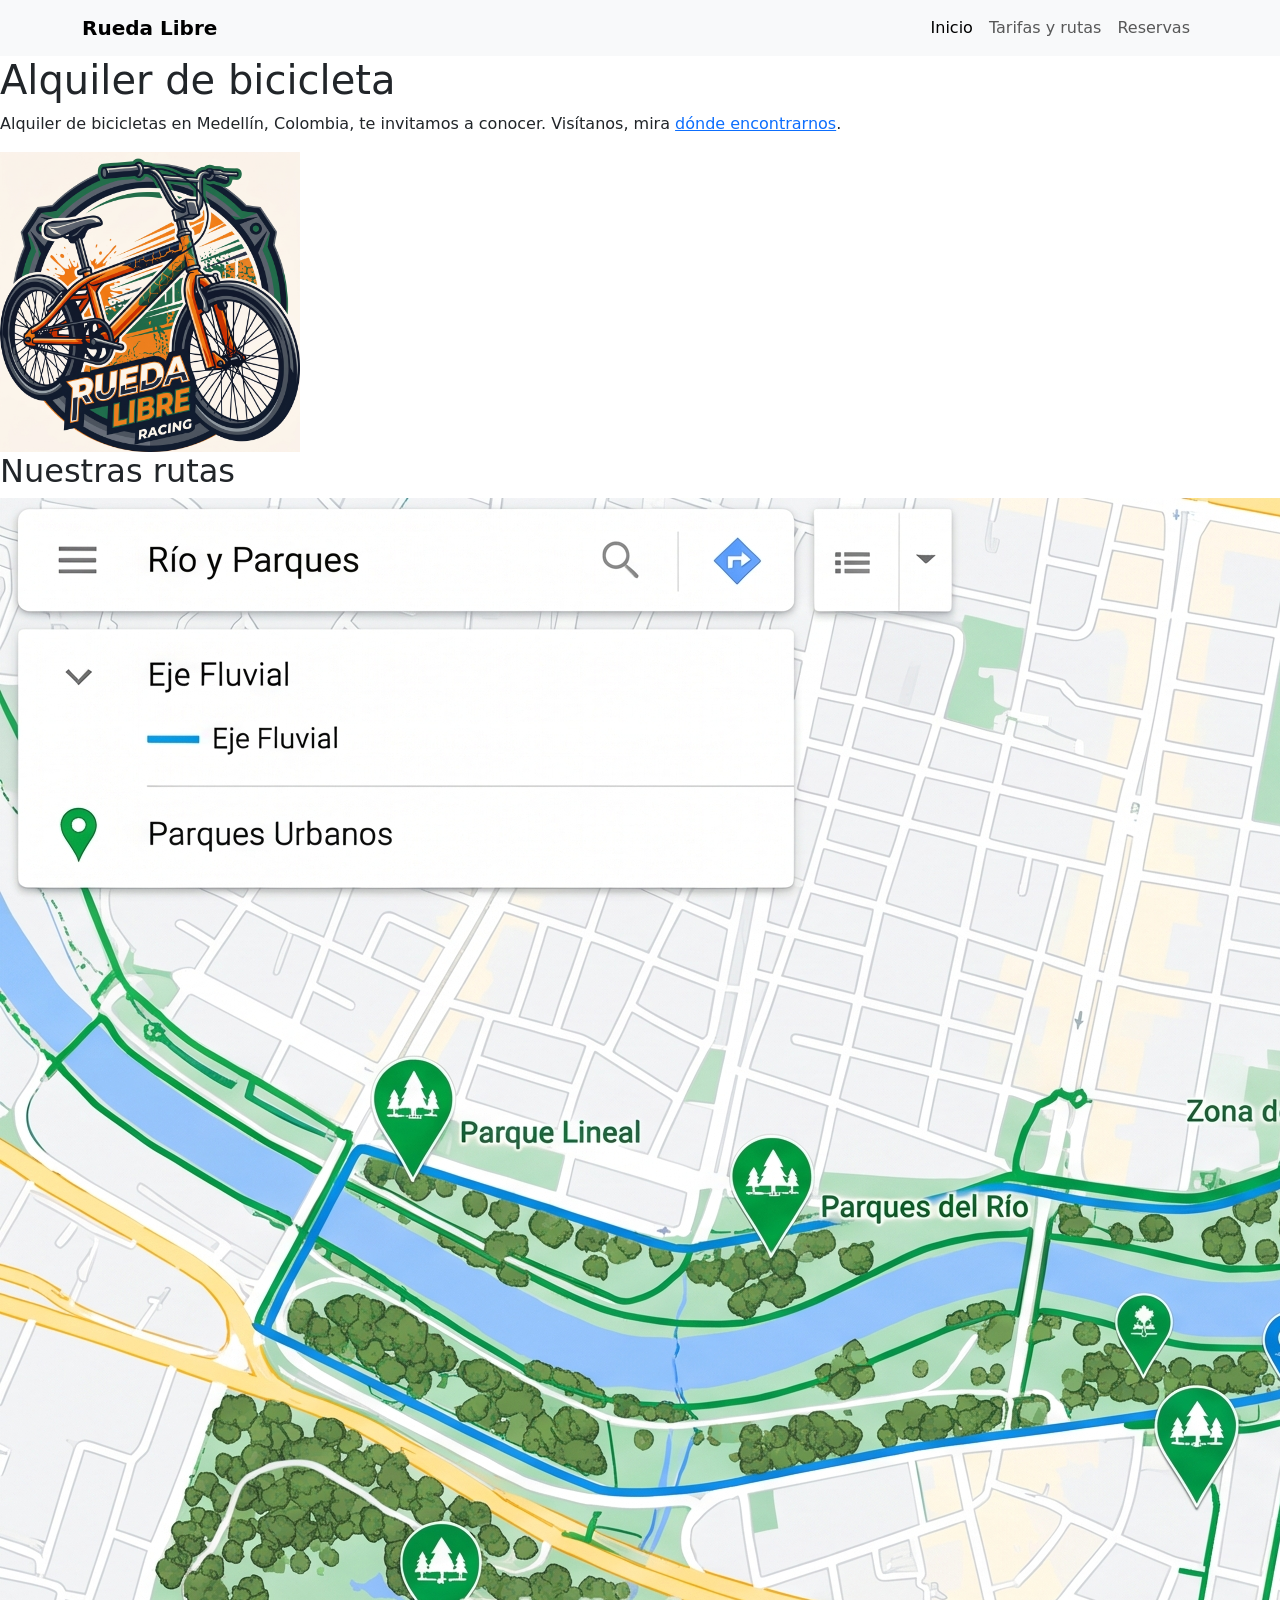
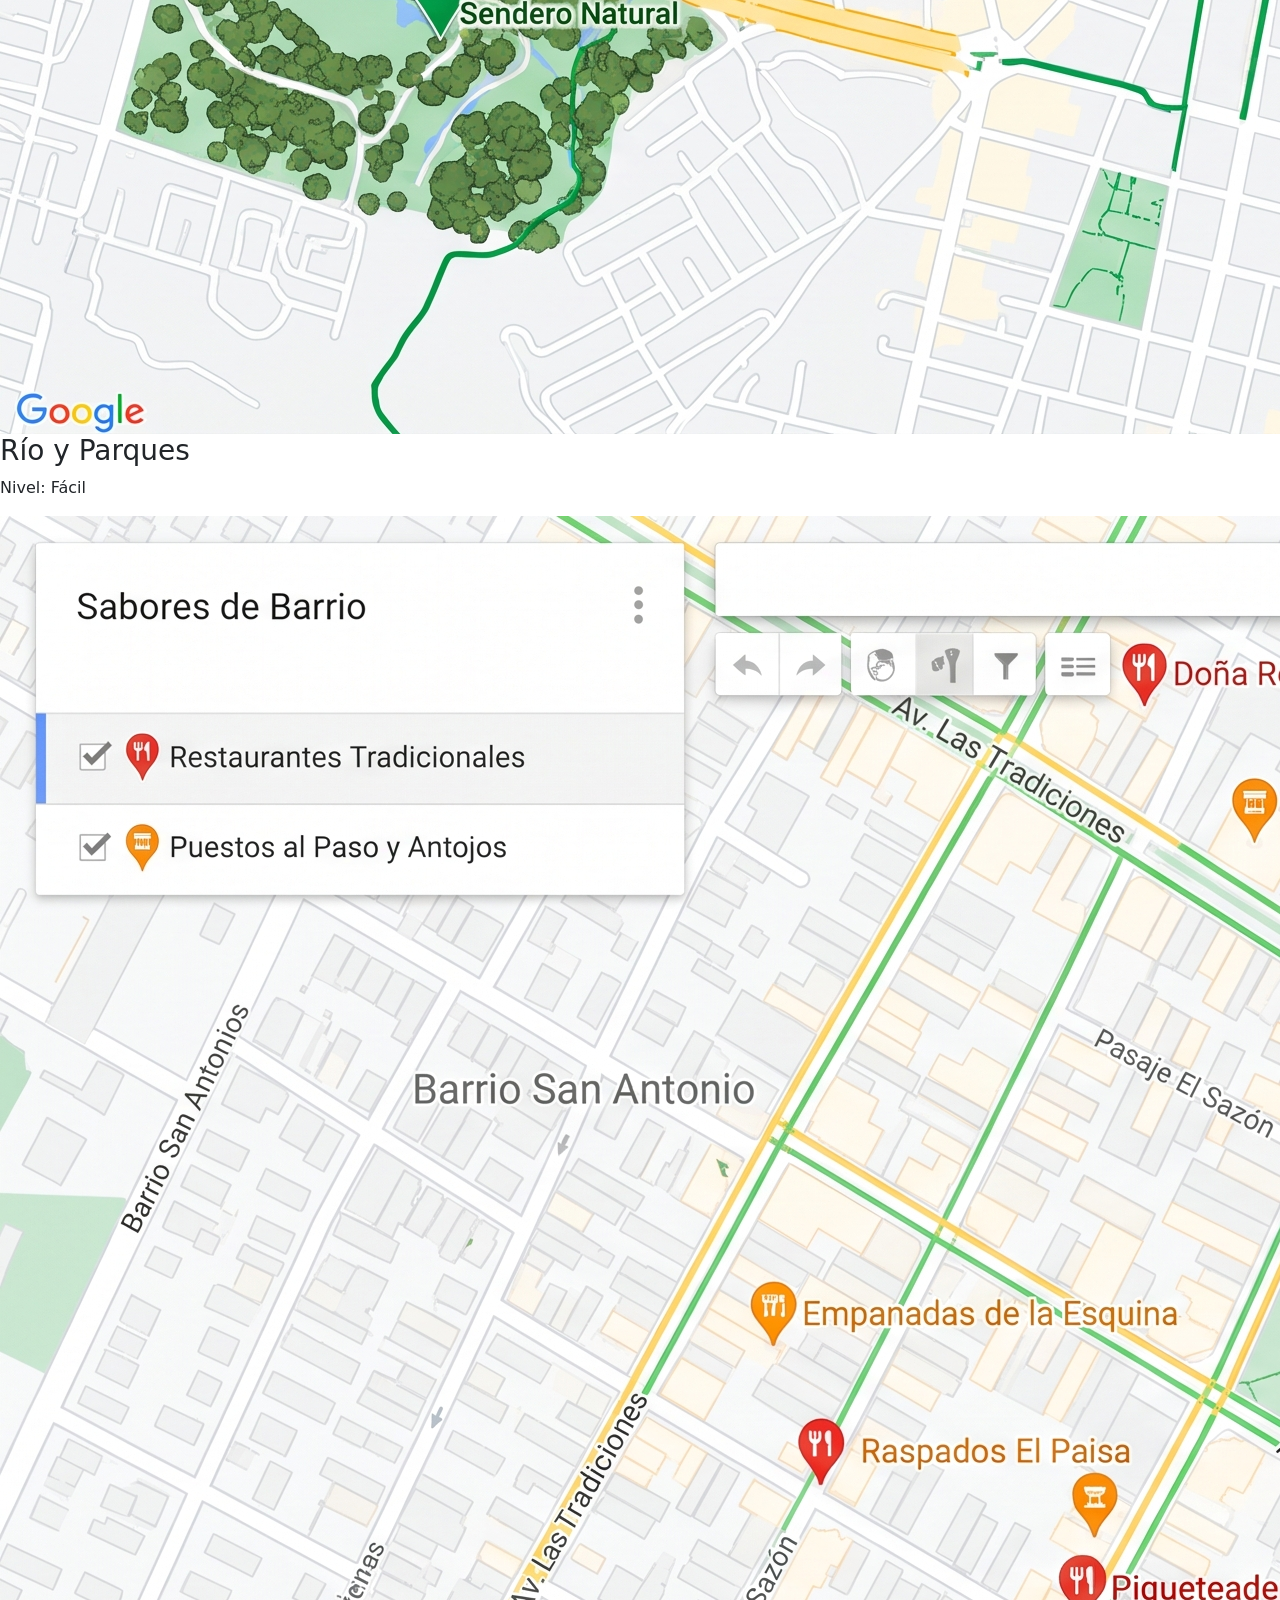
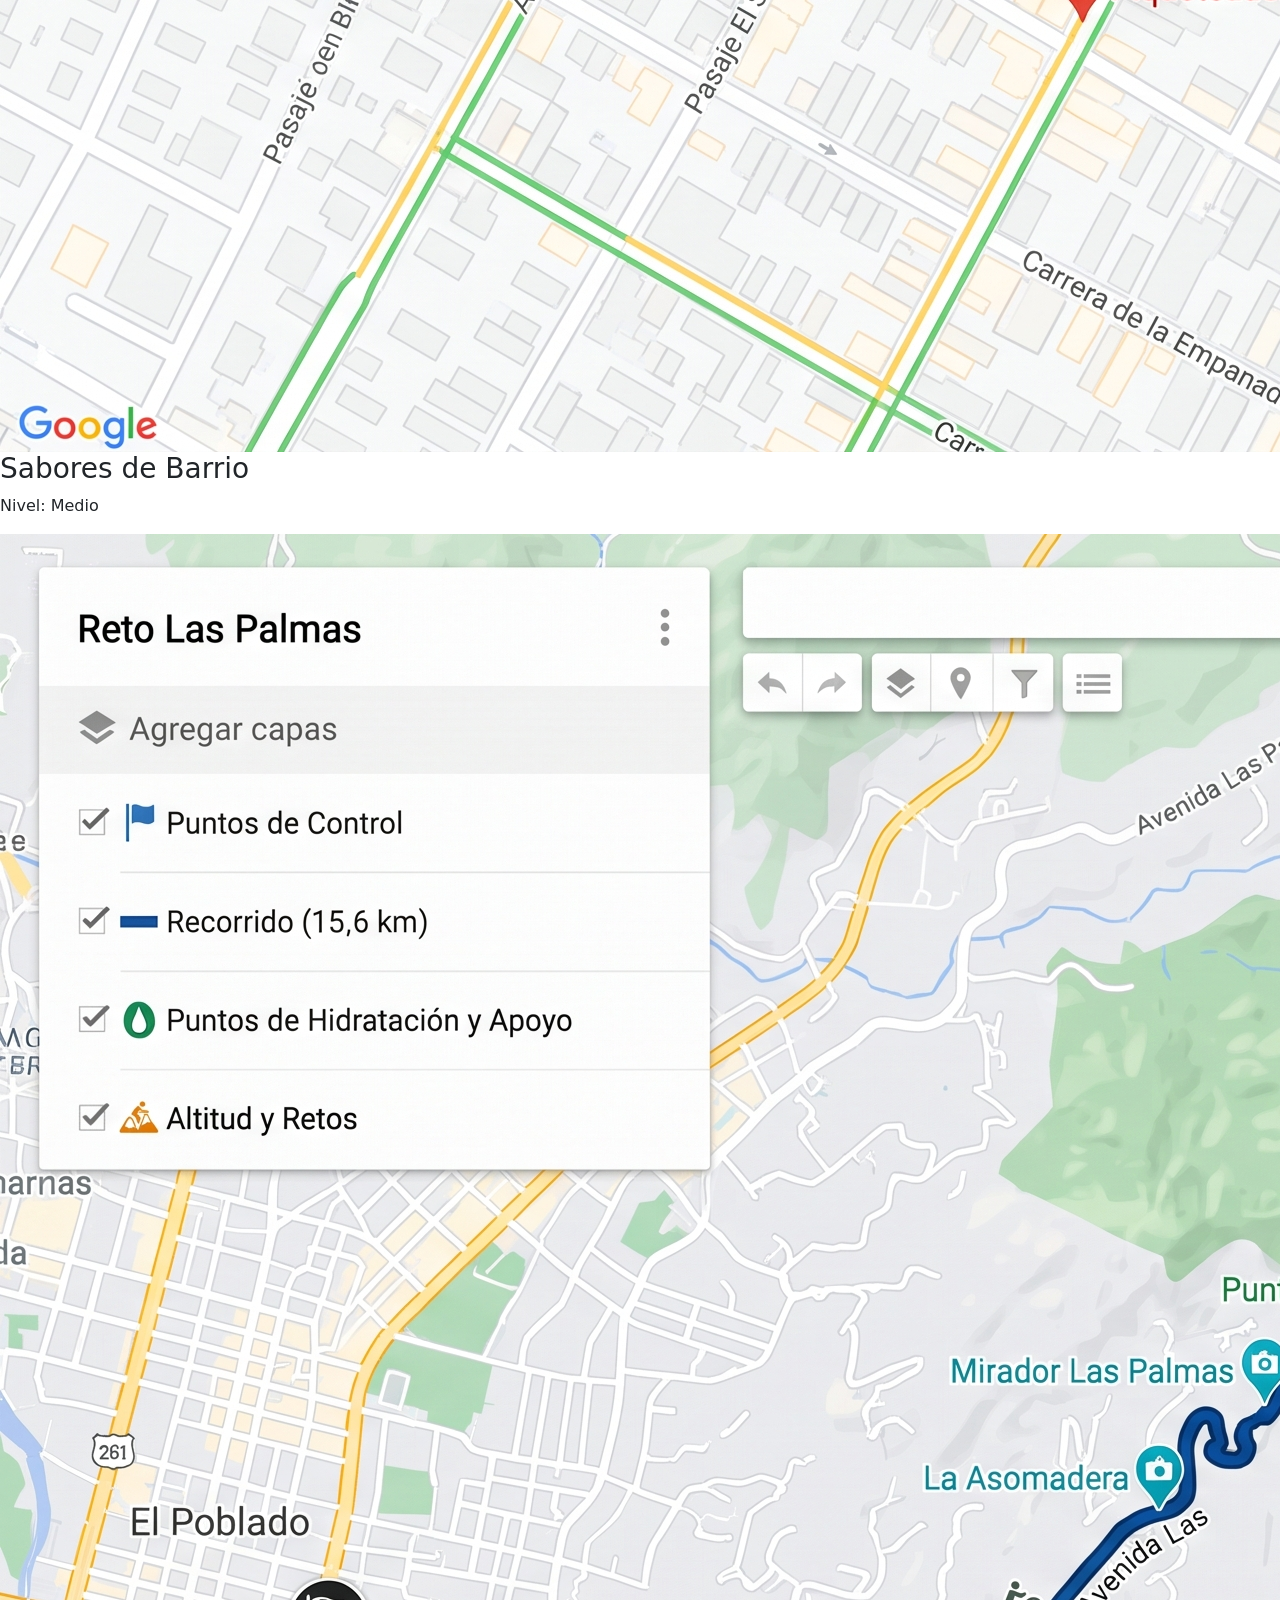
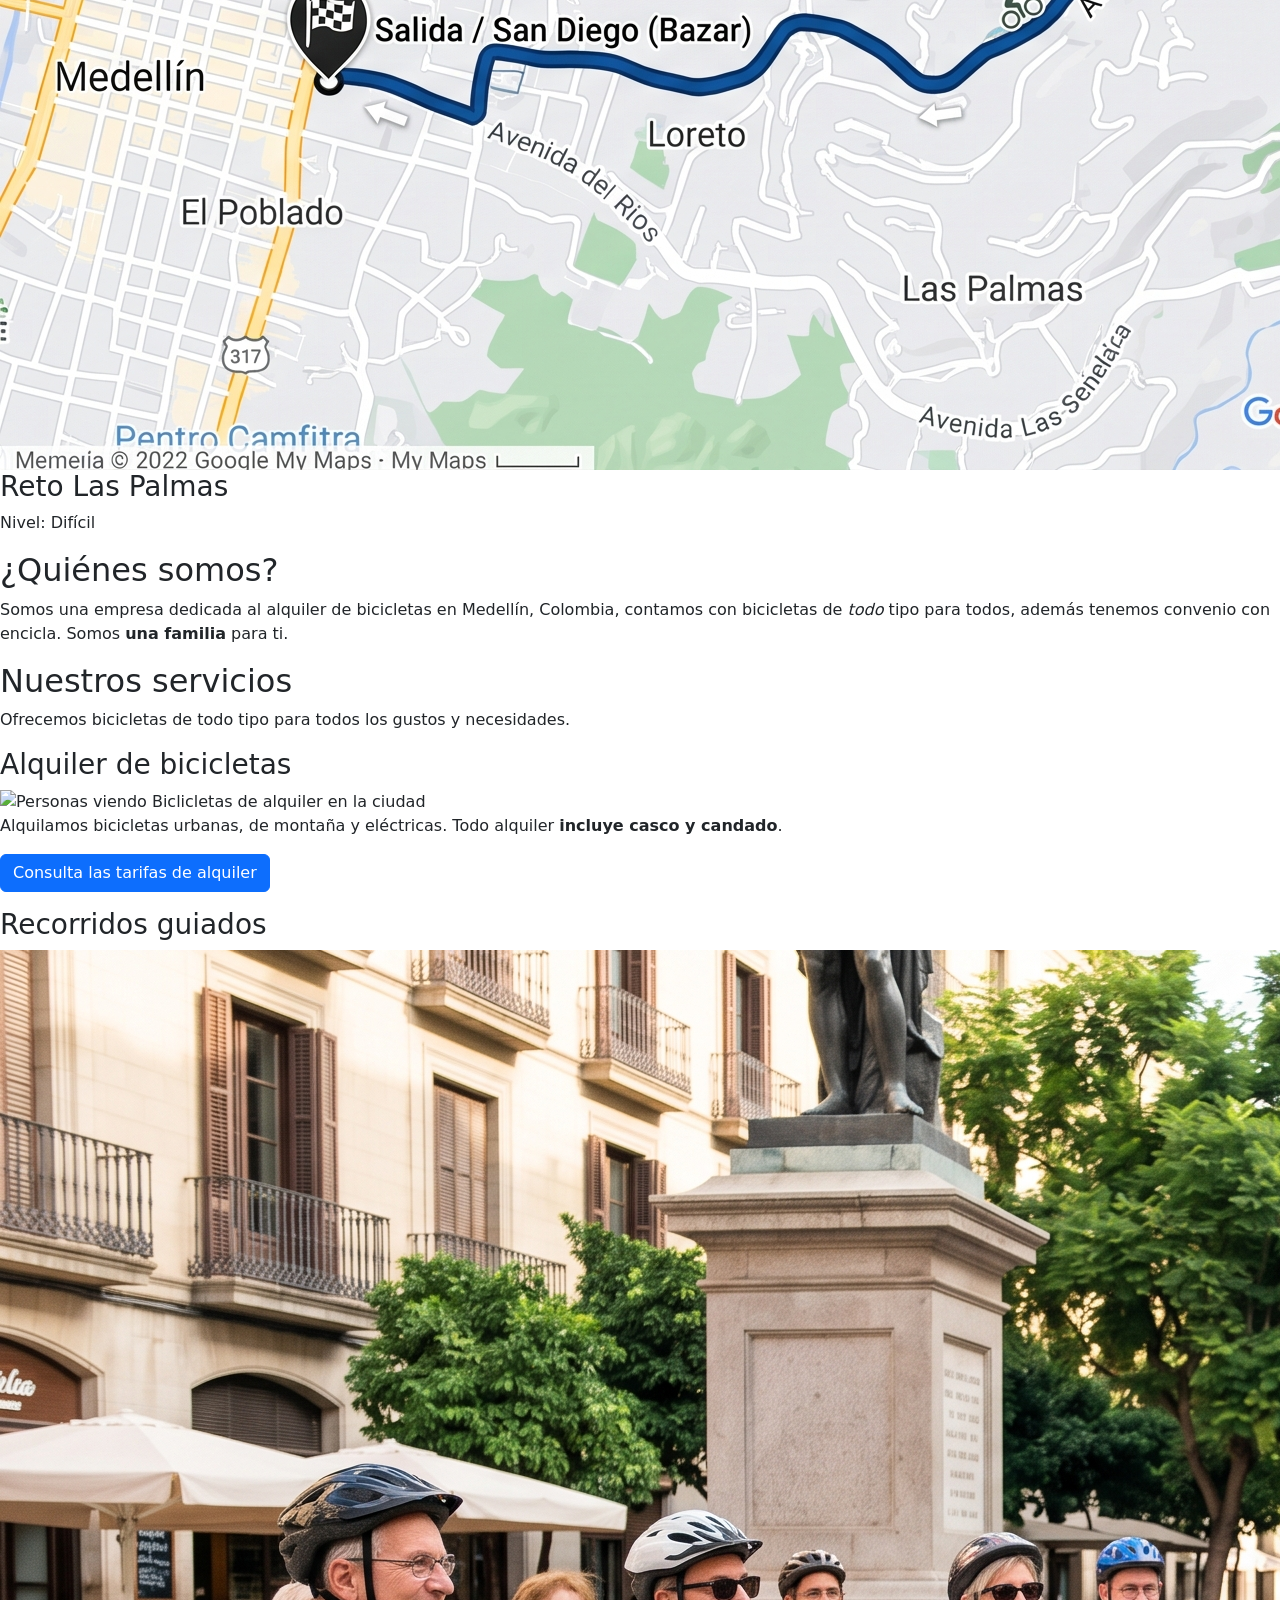
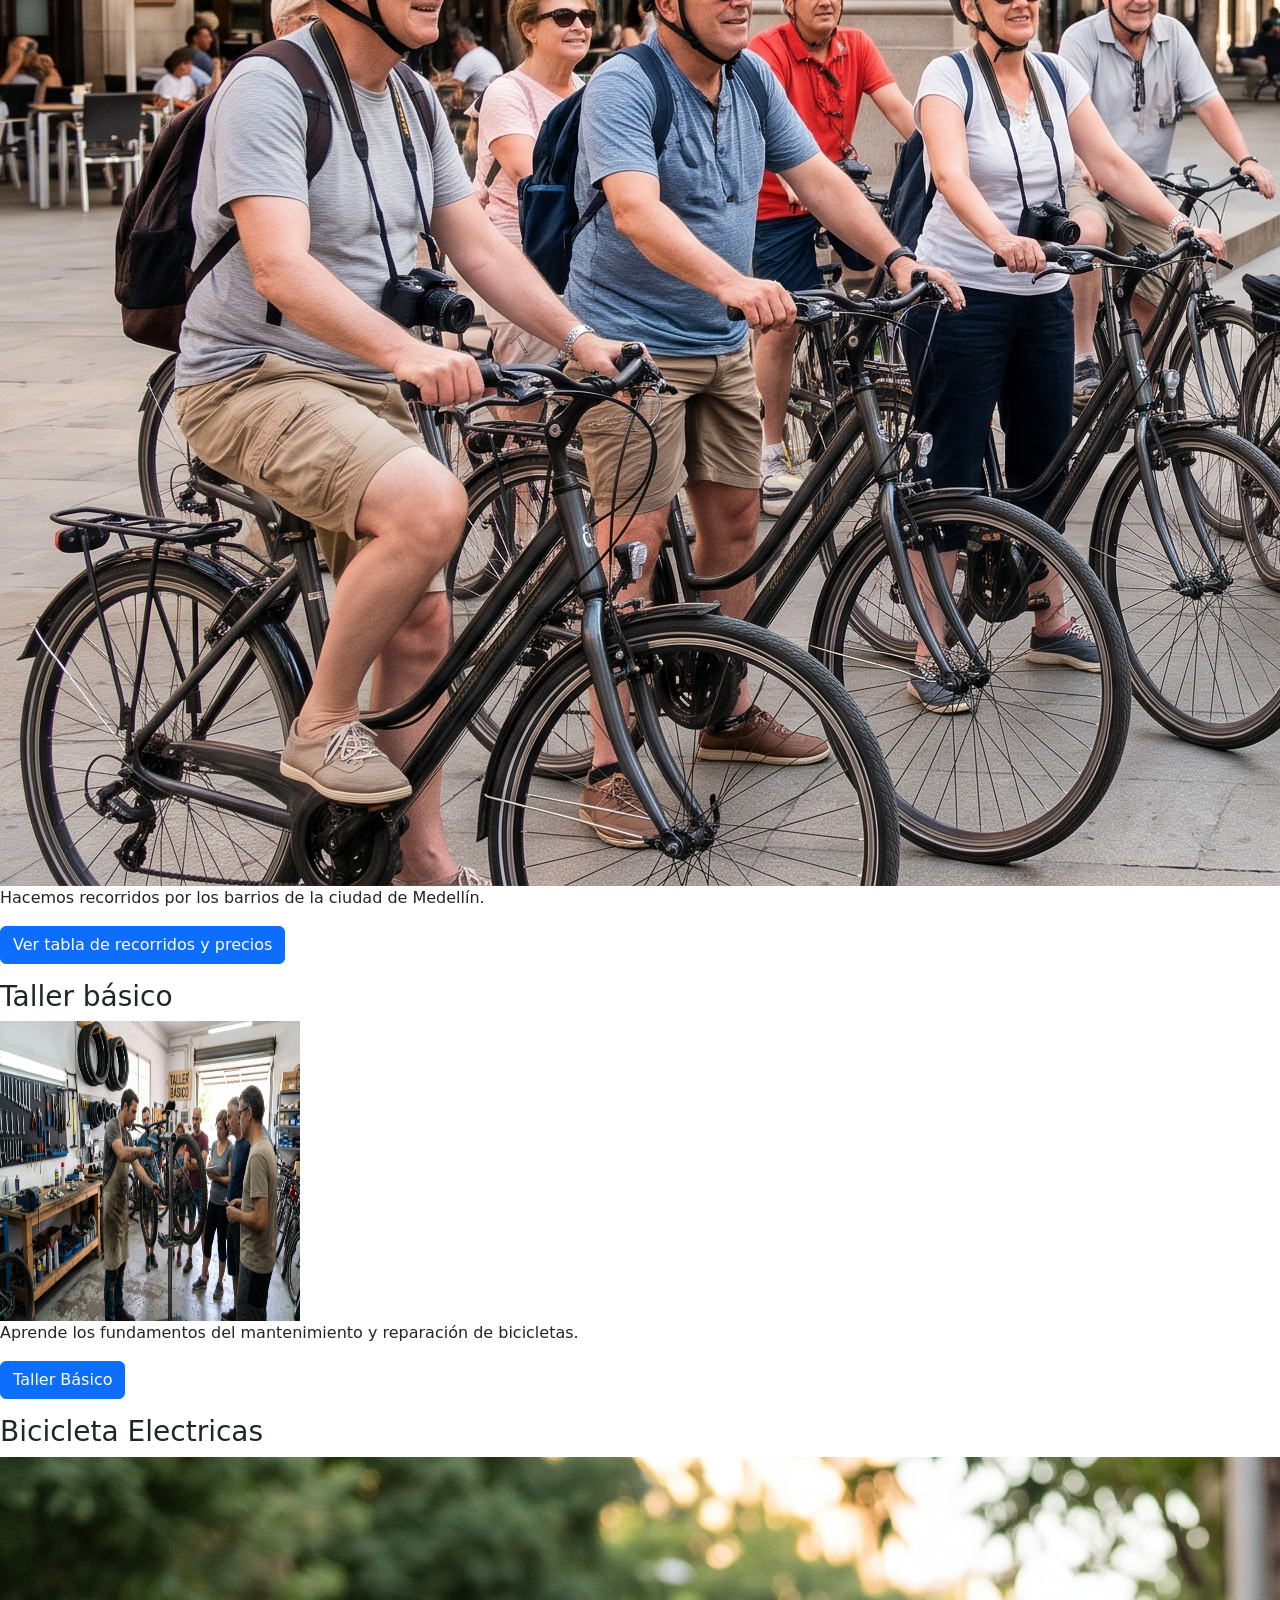
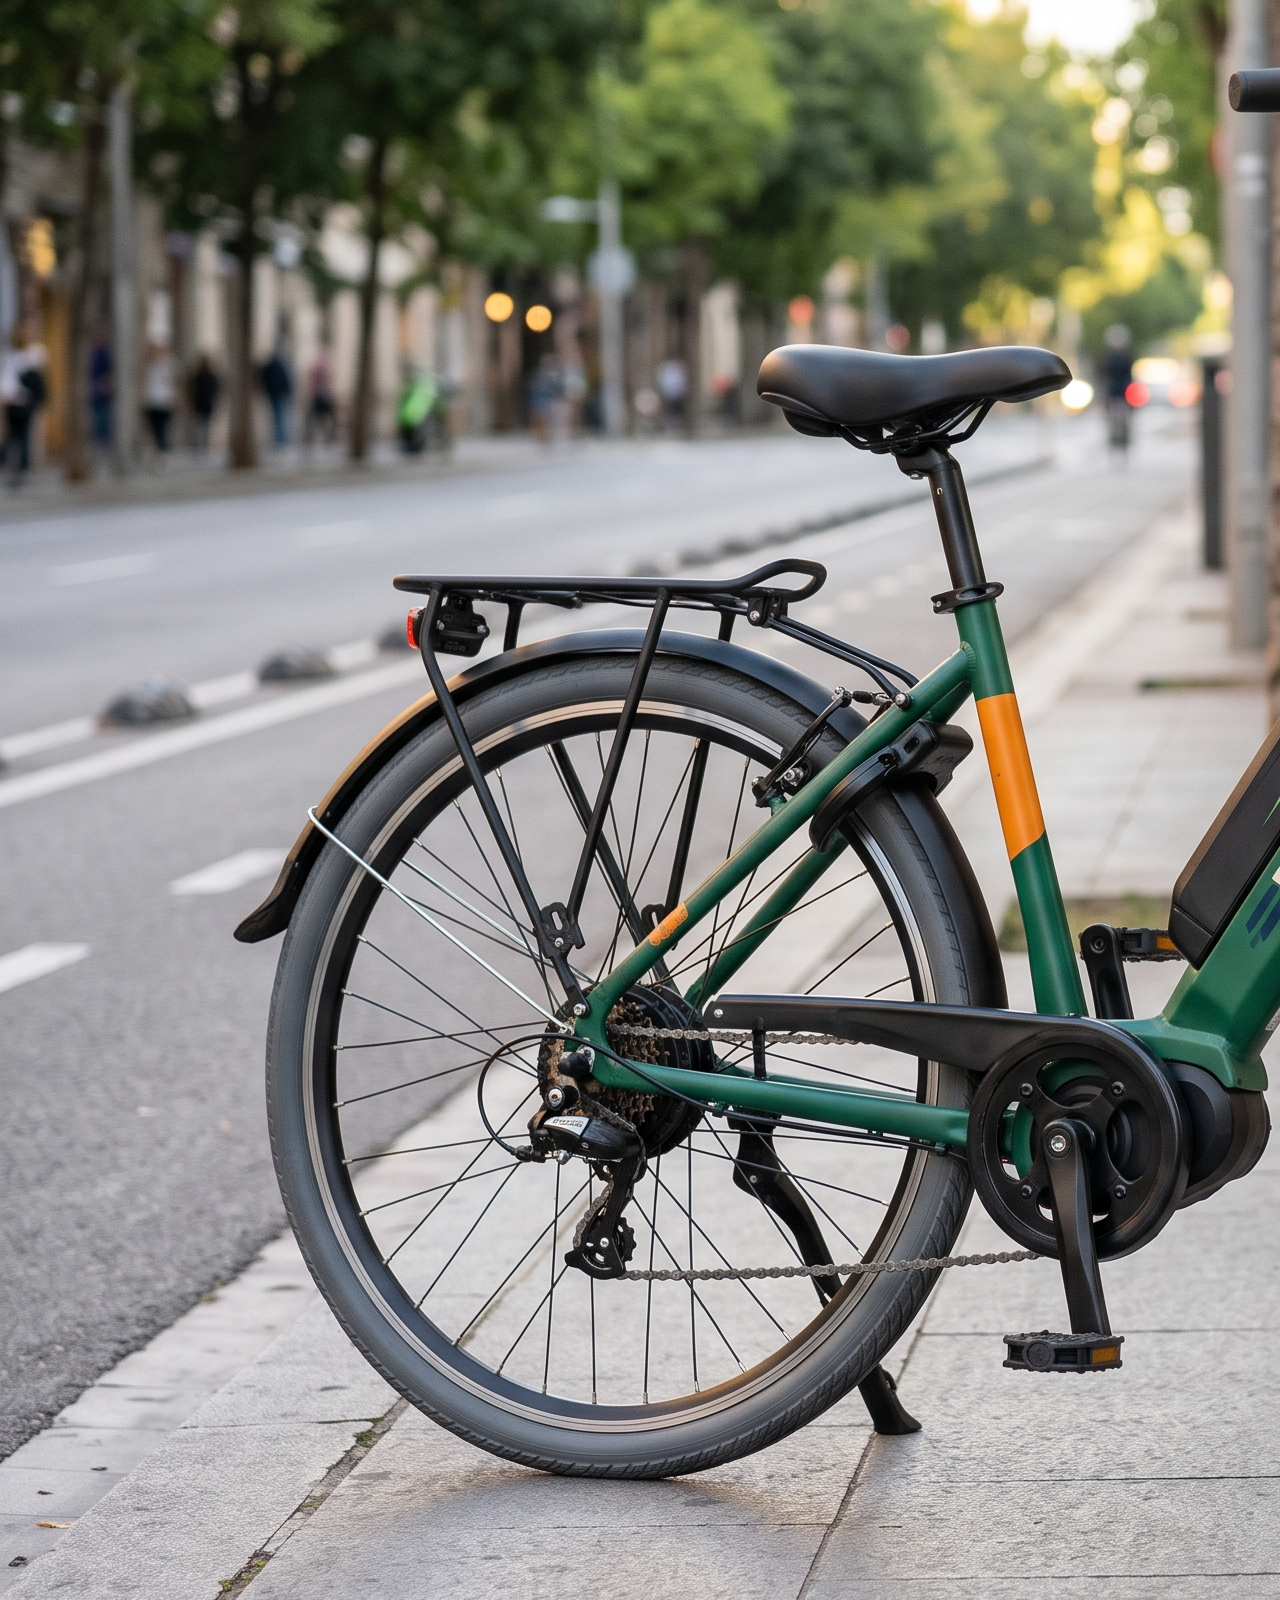
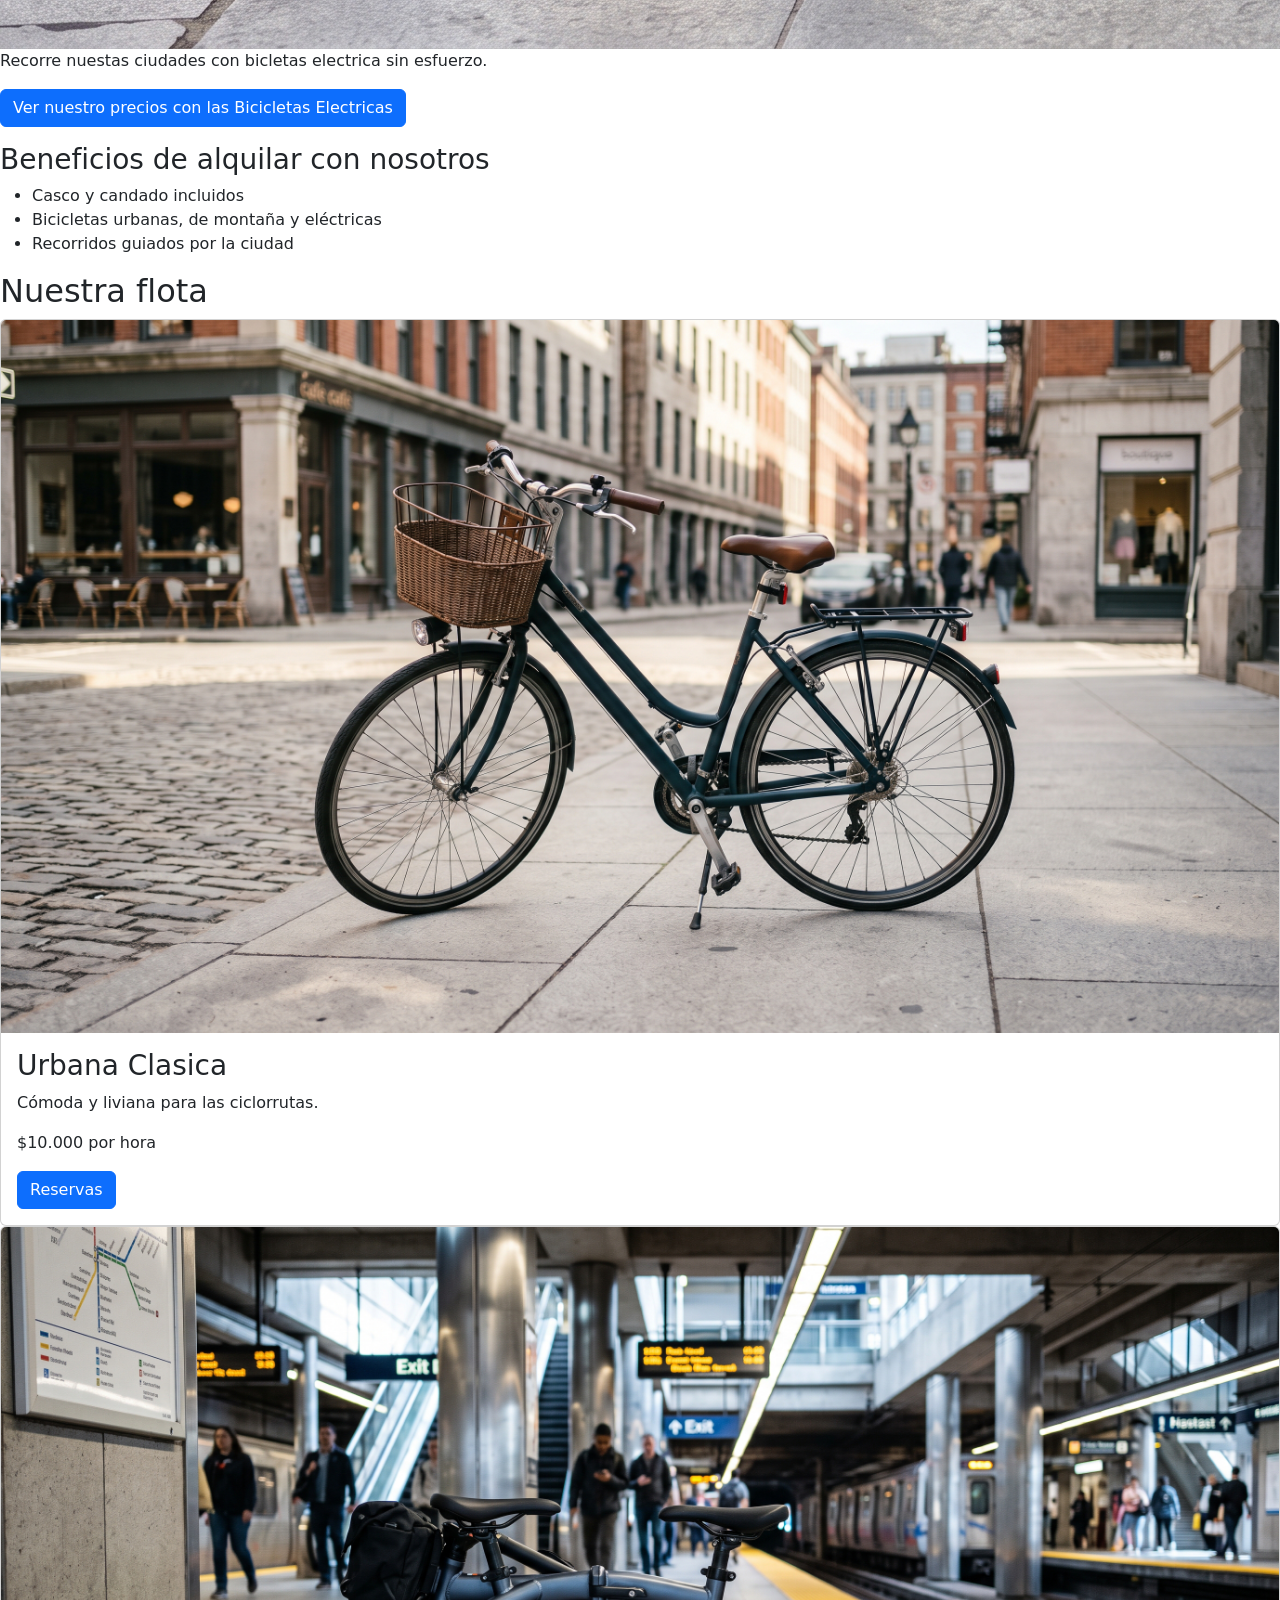
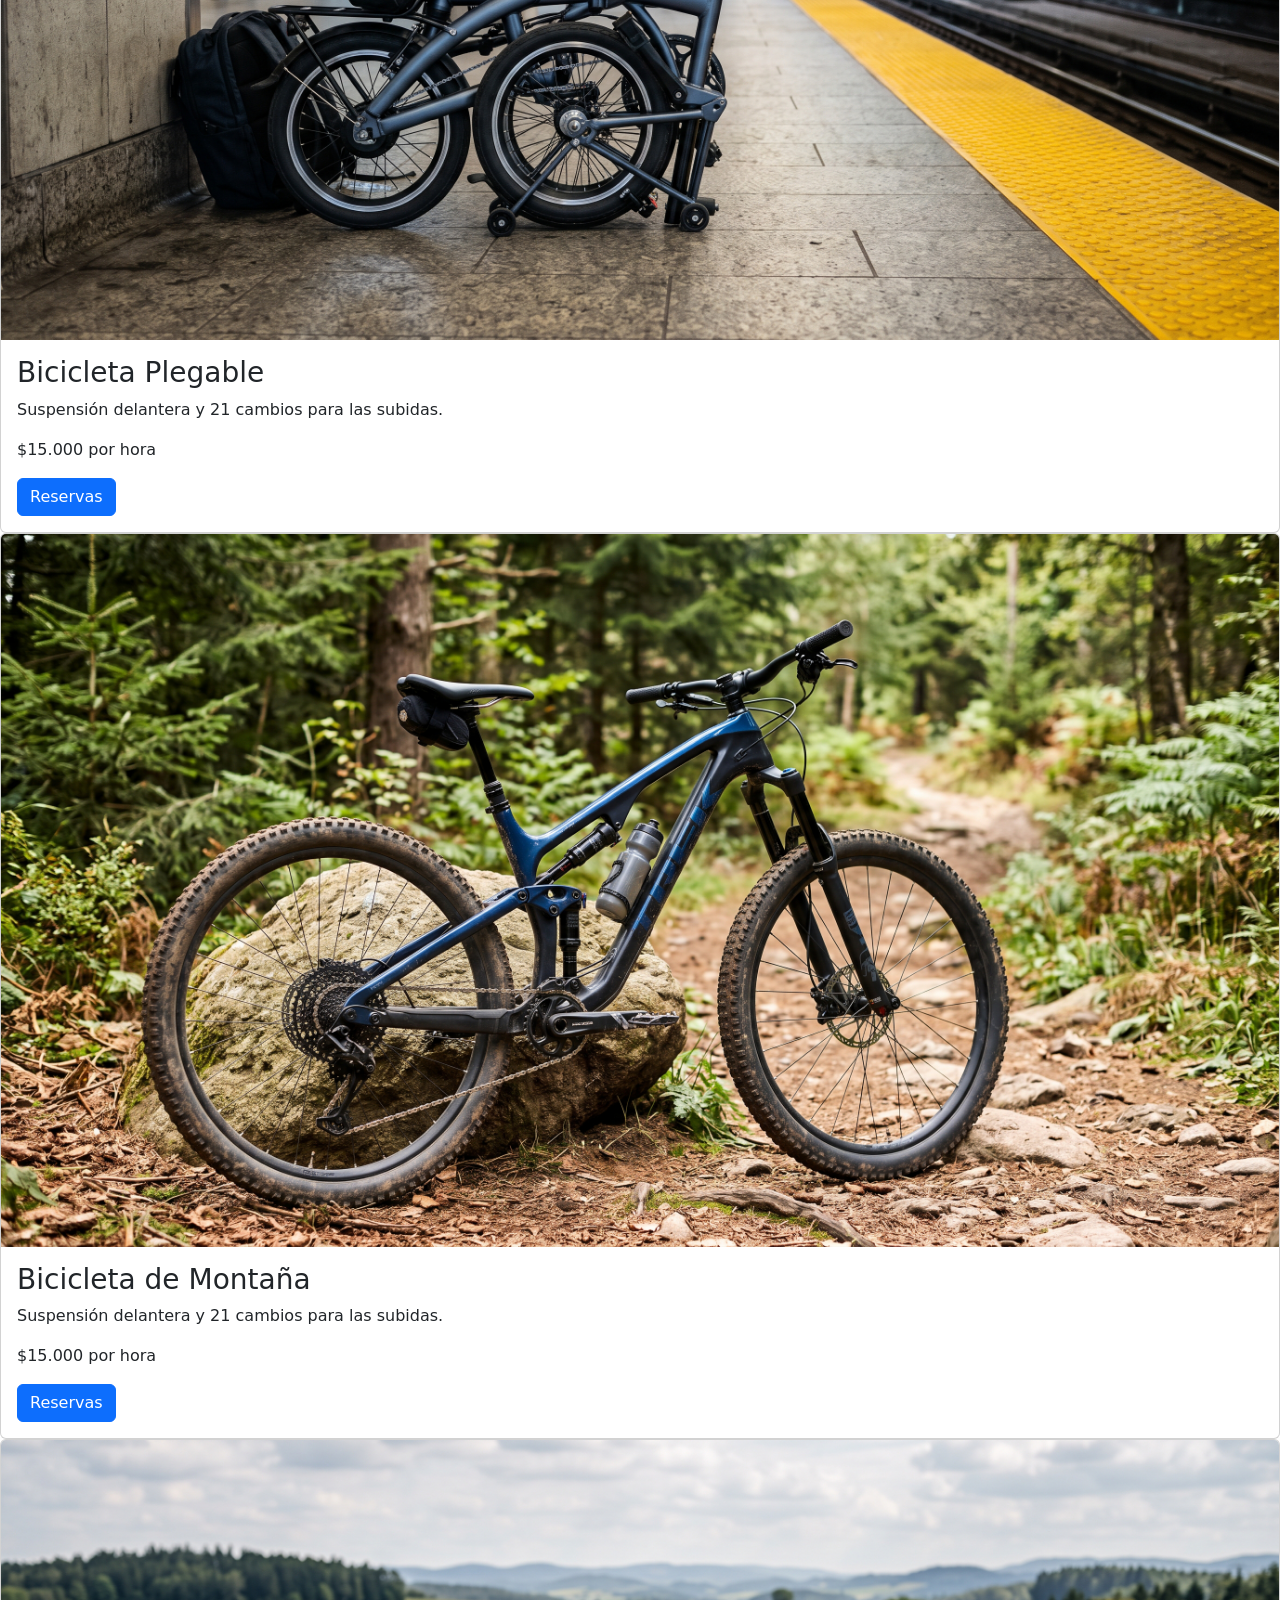
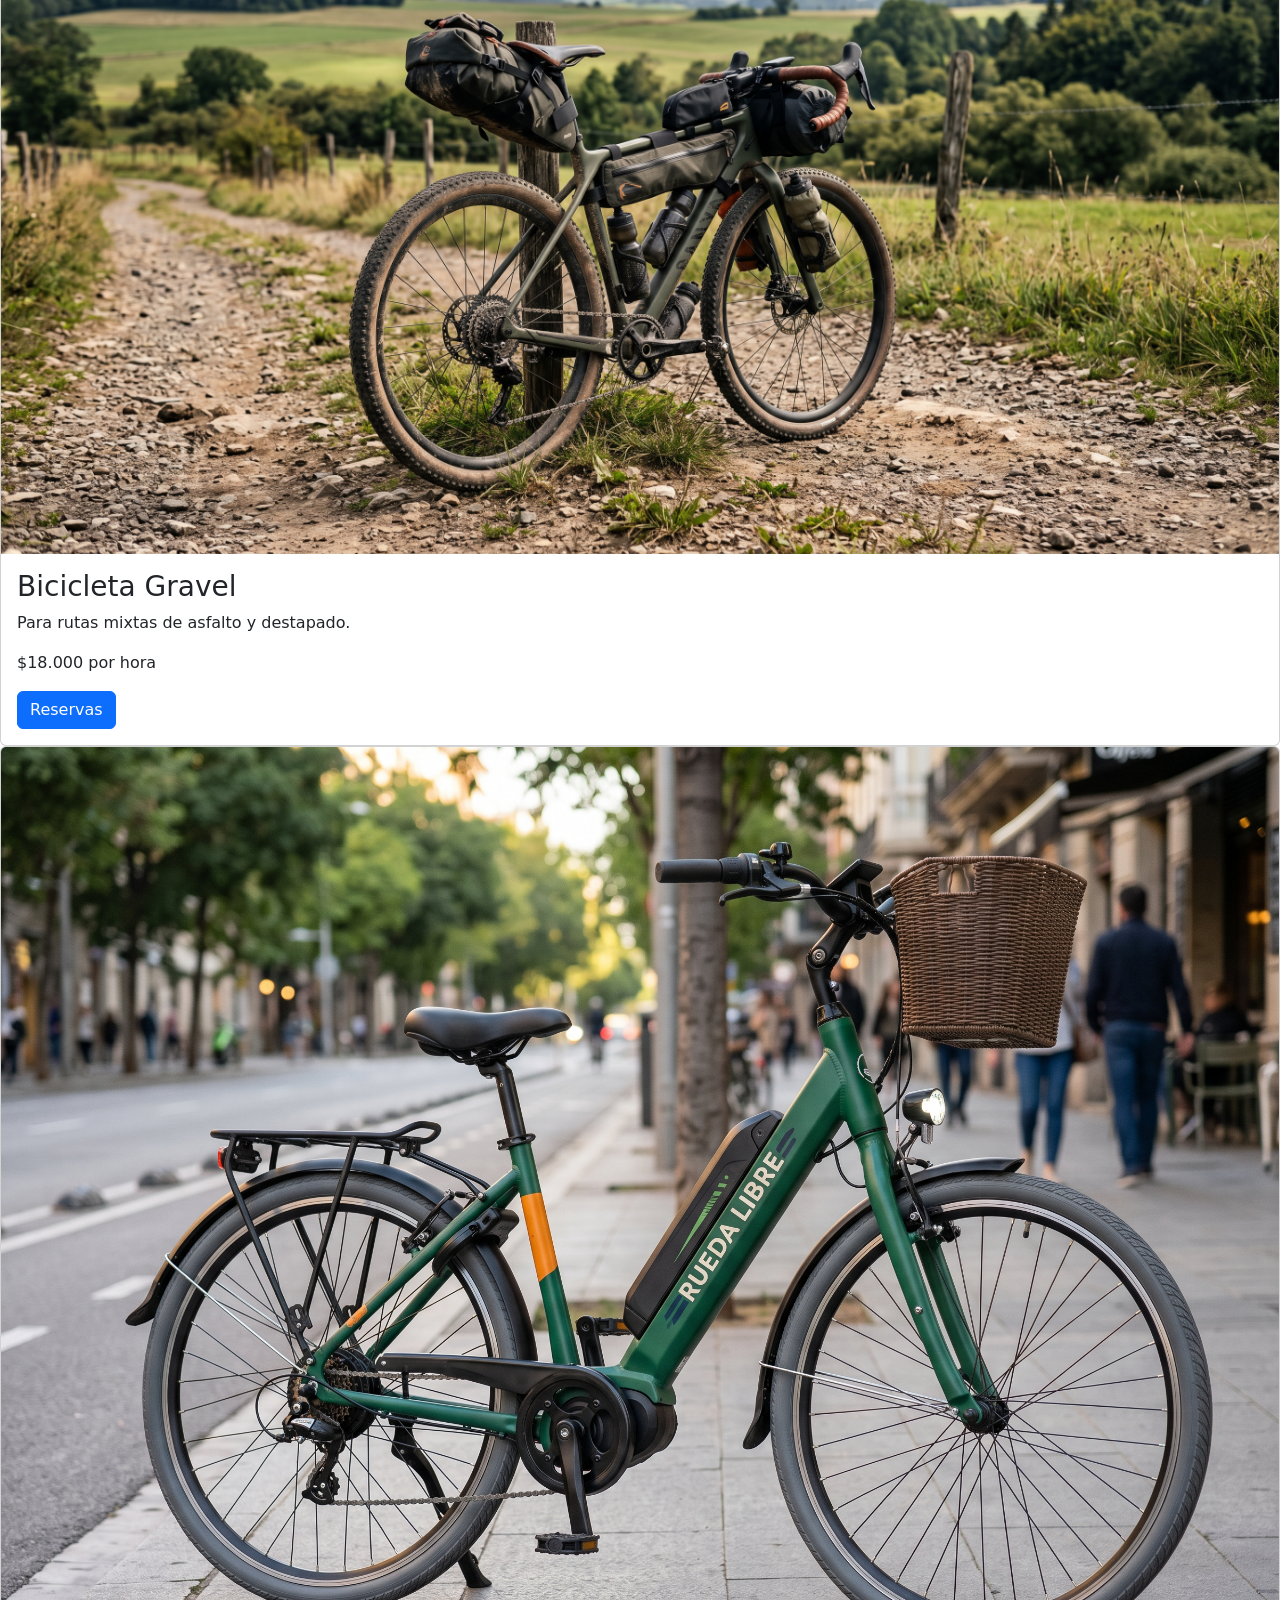
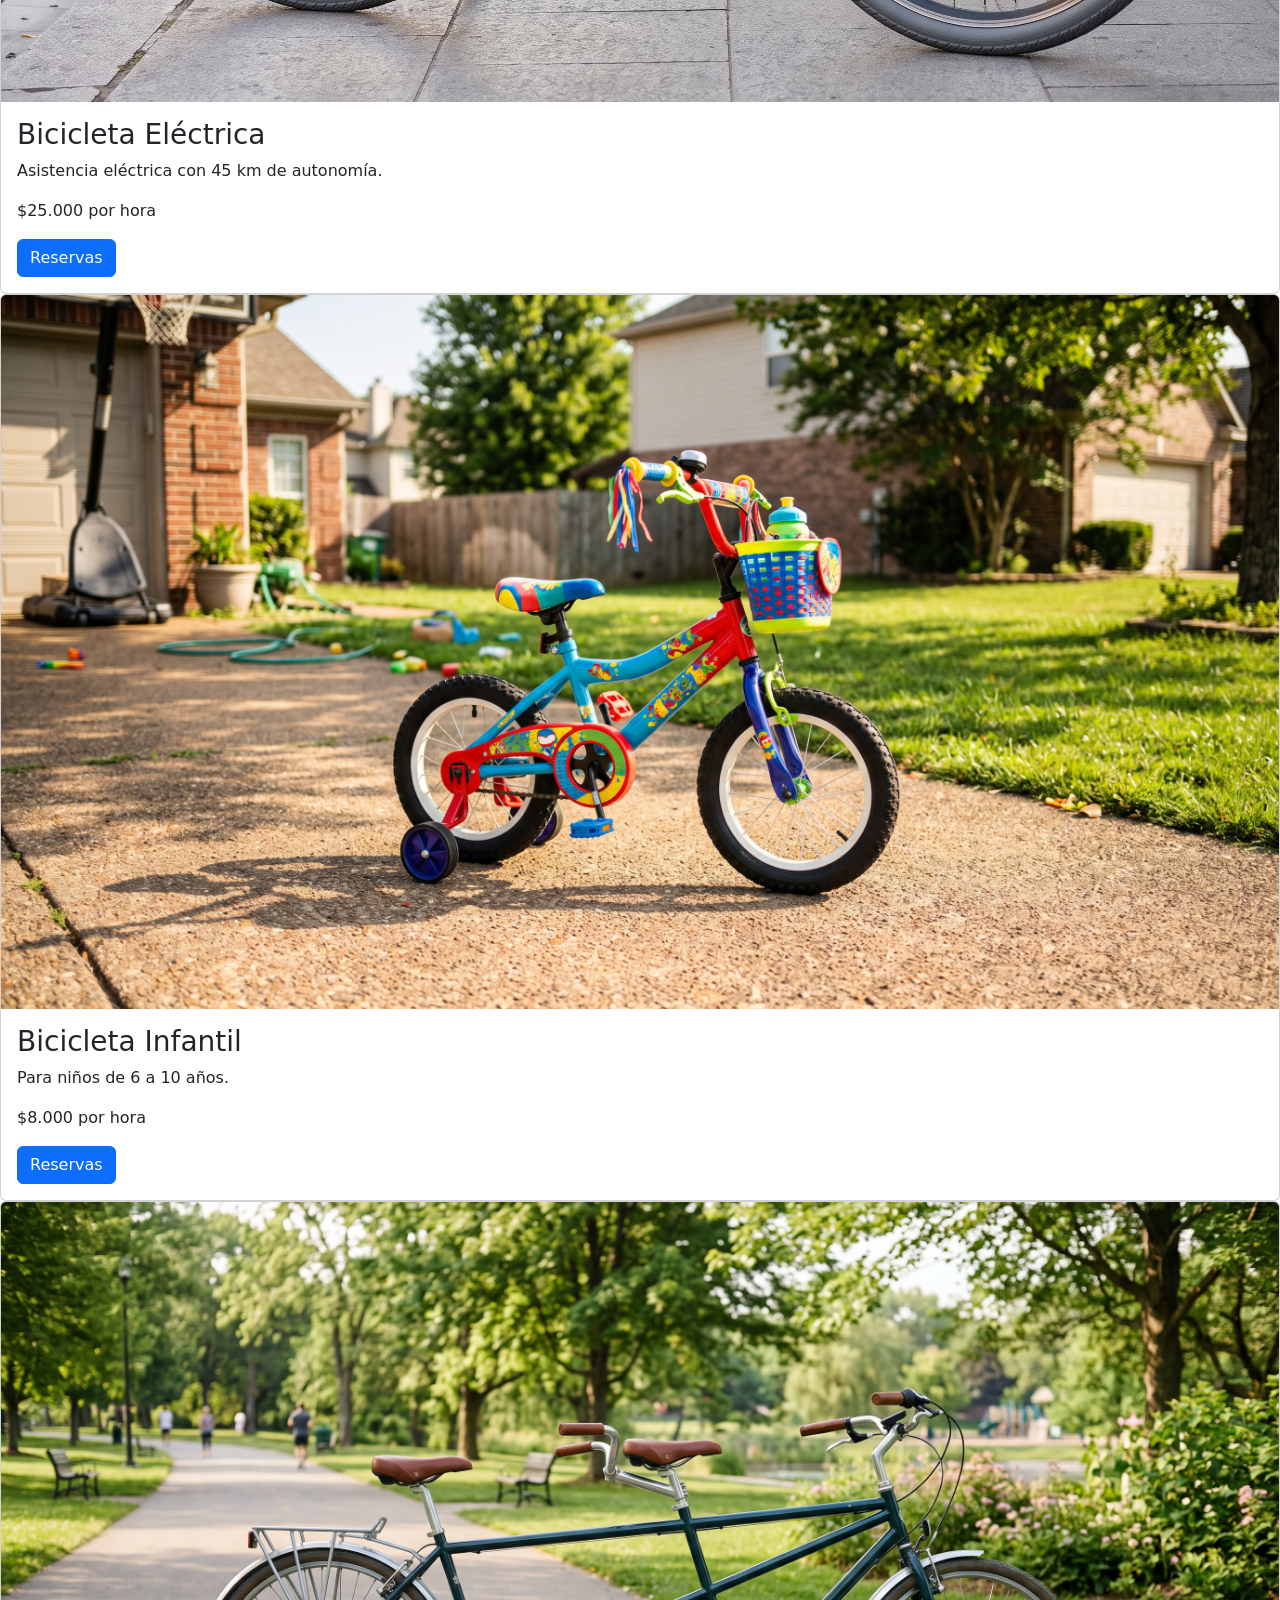
==== rueda-libre-v1/index.html @ b732f46d "feat: se actualizan toda la flota" ====
<!DOCTYPE html>
<html lang="es">
<head>
    <meta charset="UTF-8">
    <meta name="viewport" content="width=device-width, initial-scale=1.0">
    <meta name="description" content="Alquiler de bicicletas en Medellín, Colombia, tenemos bicicletas de todo tipo para todos, convenio con encicla">
    <title>Rueda Libre | Alquiler de bicicletas en Medellín</title>
    <link rel="preconnect" href="https://fonts.googleapis.com">
    <link rel="preconnect" href="https://fonts.gstatic.com" crossorigin>
    <link href="https://fonts.googleapis.com/css2?family=Montserrat:wght@700&family=Open+Sans:wght@400;600&display=swap" rel="stylesheet">
    <link href="https://cdn.jsdelivr.net/npm/bootstrap@5.3.3/dist/css/bootstrap.min.css" rel="stylesheet" integrity="sha384-QWTKZyjpPEjISv5WaRU9OFeRpok6YctnYmDr5pNlyT2bRjXh0JMhjY6hW+ALEwIH" crossorigin="anonymous">
    <link rel="stylesheet" href="/css/styles.css">
</head>
<body>


    <header>

            <nav class="navbar navbar-expand-lg bg-body-tertiary">
    <div class="container">
        <a class="navbar-brand fw-bold" href="index.html">Rueda Libre</a>
        <button class="navbar-toggler" type="button"
                data-bs-toggle="collapse" data-bs-target="#menuPrincipal"
                aria-controls="menuPrincipal" aria-expanded="false"
                aria-label="Abrir menú de navegación">
        <span class="navbar-toggler-icon"></span>
        </button>
        <div class="collapse navbar-collapse" id="menuPrincipal">
        <ul class="navbar-nav ms-auto">
            <li class="nav-item"><a class="nav-link active" aria-current="page" href="../">Inicio</a></li>
            <li class="nav-item"><a class="nav-link" aria-current="page" href="/paginas/tarifas.html">Tarifas y rutas</a></li>
            <li class="nav-item"><a class="nav-link" aria-current="page" href="/paginas/reservas.html">Reservas</a></li>
        </ul>
        </div>
    </div>
    </nav>

        <h1>Alquiler de bicicleta</h1>
    </header>

    <main>
    
    <section class="portada">
    <p>Alquiler de bicicletas en Medellín, Colombia, te invitamos a conocer. Visítanos, mira <a href="#encuentranos">dónde encontrarnos</a>.</p>
        <img src="img/logofinal.jpg" alt="Bicicleta naranja y negra de alquiler" width="300" height="300">
    
    </section>


    <section>
        <h2>Nuestras rutas</h2>
        <div class="galeria">
            <article class="tarjeta">
                    <img src="img/riosyparques.jpg" alt="Ruta Río y Parques">
                    <h3>Río y Parques</h3>
                    <p>Nivel: Fácil</p>
            </article>

                    <article class ="tarjeta">
                    <img src="img/sabores-de-barrio.jpg" alt="Ruta Sabores de Barrio">
                    <h3>Sabores de Barrio</h3>
                    <p>Nivel: Medio</p>
                </article>

                <article class="tarjeta">
                    <img src="img/retolaspalmas.jpg" alt="Ruta Reto Las Palmas">
                    <h3>Reto Las Palmas</h3>
                    <p>Nivel: Difícil</p>
                </article>
        </div> 
    </section>


        <section>
            <h2>¿Quiénes somos?</h2>
            <p>Somos una empresa dedicada al alquiler de bicicletas en Medellín, Colombia, contamos con bicicletas de <em>todo</em> tipo para todos, además tenemos convenio con encicla. Somos <strong>una familia</strong> para ti.</p>
        </section>

        <section>
            <h2>Nuestros servicios</h2>
            <p>Ofrecemos bicicletas de todo tipo para todos los gustos y necesidades.</p>
        <div class="contenedor-tarjetas">
            <article class="tarjeta">
                <h3>Alquiler de bicicletas</h3>
                <img src="img/alquilerbicletas.jpg" alt="Personas viendo Biclicletas de alquiler en la ciudad">
                <p>Alquilamos bicicletas urbanas, de montaña y eléctricas. Todo alquiler <strong>incluye casco y candado</strong>.</p>
                <p><a href="paginas/tarifas.html" class="btn btn-primary"> Consulta las tarifas de alquiler</a></p>
            </article>

            <article class="tarjeta">
                <h3>Recorridos guiados</h3>
                <img src="img/recorridosguiados.jpg" alt="Guia guiando un grupo de personas en bicicleta por la ciudad">
                <p>Hacemos recorridos por los barrios de la ciudad de Medellín.</p>
                <p><a href="paginas/tarifas.html#recorridos" class ="btn btn-primary">Ver tabla de recorridos y precios</a></p>
            </article>

            <article class="tarjeta">
                <span class="taller-bicicleta"></span>
                <h3>Taller básico</h3>
                <img src="img/tallerbasico.jpg" alt="Persona reparando una bicicleta en un taller de mantenimiento" width="300" height="300">
                <p>Aprende los fundamentos del mantenimiento y reparación de bicicletas.</p>
                <p><a href="paginas/tarifas.html" class="btn btn-primary"> Taller Básico</a></p>
            
            </article>

            <article class="tarjeta">
                <span class="etiqueta-bicielectrica"></span>
                <h3>Bicicleta Electricas</h3>
                <img src="img/bicielectrica.jpg" alt="Bicicletas electricas">
                <p>Recorre nuestas ciudades con bicletas electrica sin esfuerzo.</p>
                <p> <a href="paginas/tarifas.html" class="btn btn-primary">Ver nuestro precios con las Bicicletas Electricas</a></p>

            </article>

        </div>

            <h3>Beneficios de alquilar con nosotros</h3>
            <ul>
                <li>Casco y candado incluidos</li>
                <li>Bicicletas urbanas, de montaña y eléctricas</li>
                <li>Recorridos guiados por la ciudad</li>
            </ul>

        </section>

        <section>
            <h2>Nuestra flota</h2>
            <div class="flota">

        <article class="card">
            <img src="img/bicicletaurbana.jpg" class="card-img-top" alt="bicicleta Urbana">
        <div class="card-body">
                <h3 class="card-title">Urbana Clasica</h3>
                <p class="card-text">Cómoda y liviana para las ciclorrutas.</p>
                <p class="card-text">$10.000 por hora</p>
            <a href="paginas/reservas.html" class="btn btn-primary">Reservas</a>
                </div>
        </article>
        
        <article class="card">
            <img src="img/bicicleta-plegable.jpg" class="card-img-top" alt="bicicleta de montaña">
            <div class="card-body">
                <h3 class="card-title">Bicicleta Plegable</h3>
                <p class="card-text">Suspensión delantera y 21 cambios para las subidas.</p>
                <p class="card-text">$15.000 por hora</p>
            <a href="paginas/reservas.html" class="btn btn-primary">Reservas</a>
            </div>
        </article>

        <article class="card">
            <img src="img/bicicletademontana.jpg" class="card-img-top" alt="bicicleta de montaña">
            <div class="card-body">
                <h3 class="card-title">Bicicleta de Montaña</h3>
                <p class="card-text">Suspensión delantera y 21 cambios para las subidas.</p>
                <p class="card-text">$15.000 por hora</p>
            <a href="paginas/reservas.html" class="btn btn-primary">Reservas</a>
            </div>
        </article>
<!--Siempre queda en tarjetas o con la clase de "class=tarjeta"-->
        <article class="card">
            <img src="img/bicicleta-gravel.jpg" class="card-img-top" alt="bicicleta gravel">
            <div class="card-body">
                <h3 class="card-title">Bicicleta Gravel</h3>
                <p class="card-text">Para rutas mixtas de asfalto y destapado.</p>
                <p class="card-text">$18.000 por hora</p>
            <a href="paginas/reservas.html" class="btn btn-primary">Reservas</a>
            </div>
        </article>

        <article class="card">
            <img src="img/bicielectrica.jpg" class="card-img-top" alt="bicicleta eléctrica">
            <div class="card-body">
                <h3 class="card-title">Bicicleta Eléctrica</h3>
                <p class="card-text">Asistencia eléctrica con 45 km de autonomía.</p>
                <p class="card-text">$25.000 por hora</p>
            <a href="paginas/reservas.html" class="btn btn-primary">Reservas</a>
            </div>
        </article>

        <article class="card">
            <img src="img/infantil.jpg" class="card-img-top" alt="bicicleta infantil">
            <div class="card-body">
                <h3 class="card-title">Bicicleta Infantil</h3>
                <p class="card-text">Para niños de 6 a 10 años.</p>
                <p class="card-text">$8.000 por hora</p>
            <a href="paginas/reservas.html" class="btn btn-primary">Reservas</a>
            </div>
        </article>

        <article class="card">
            <img src="img/tandem.jpg" class="card-img-top" alt="bicicleta tándem">
            <div class="card-body"> 
                <h3 class="card-title">Bicicleta Tándem</h3>
                <p class="card-text">Para dos personas; perfecta para pasear en pareja.</p>
                <p class="card-text">$20.000 por hora</p>
            <a href="paginas/reservas.html" class="btn btn-primary">Reservas</a>
            </div>
        </article>


            </div>
        </section>

        <section>
            <h2>¿Cómo alquilar?</h2>
            <p>Alquilar con nosotros es fácil, sigue estos pasos.</p>
            <ol>
                <li>Elige el tipo de bicicleta y el tiempo de uso.</li>
                <li>Presenta tu documento de identidad.</li>
                <li>Realiza el pago y recibe tu bicicleta con casco y candado.</li>
                <li>Disfruta el recorrido y devuelve la bicicleta a tiempo.</li>
            </ol>
            <p><a href="paginas/reservas.html" class="btn btn-primary btn-lg" role="button">Reservar ahora</a></p>


        </section>

        <section>
            <h2 id="encuentranos">Encuéntranos</h2>
            <p>Estamos ubicados en el centro, cerca a la catedral.</p>
            <p><a href="https://www.google.com/maps/search/?api=1&query=Catedral+Metropolitana+Medellin" target="_blank">Ver ubicación en el mapa</a></p>
            <p>Escríbenos a <a href="mailto:hola@ruedalibre.example">hola@ruedalibre.example</a></p>
        </section>

    </main>

    <footer>
        <p>Rueda Libre</p>
        <p>Correo: <a href="mailto:hola@ruedalibre.example">hola@ruedalibre.example</a></p>
        <p>2026</p>
    </footer>
<a href="https://wa.me/573000000000" class="whatsapp" target="_blank" rel="noopener">WhatsApp</a>
<script src="https://cdn.jsdelivr.net/npm/bootstrap@5.3.3/dist/js/bootstrap.bundle.min.js" integrity="sha384-YvpcrYf0tY3lHB60NNkmXc5s9fDVZLESaAA55NDzOxhy9GkcIdslK1eN7N6jIeHz" crossorigin="anonymous"></script>
</body>
</html>
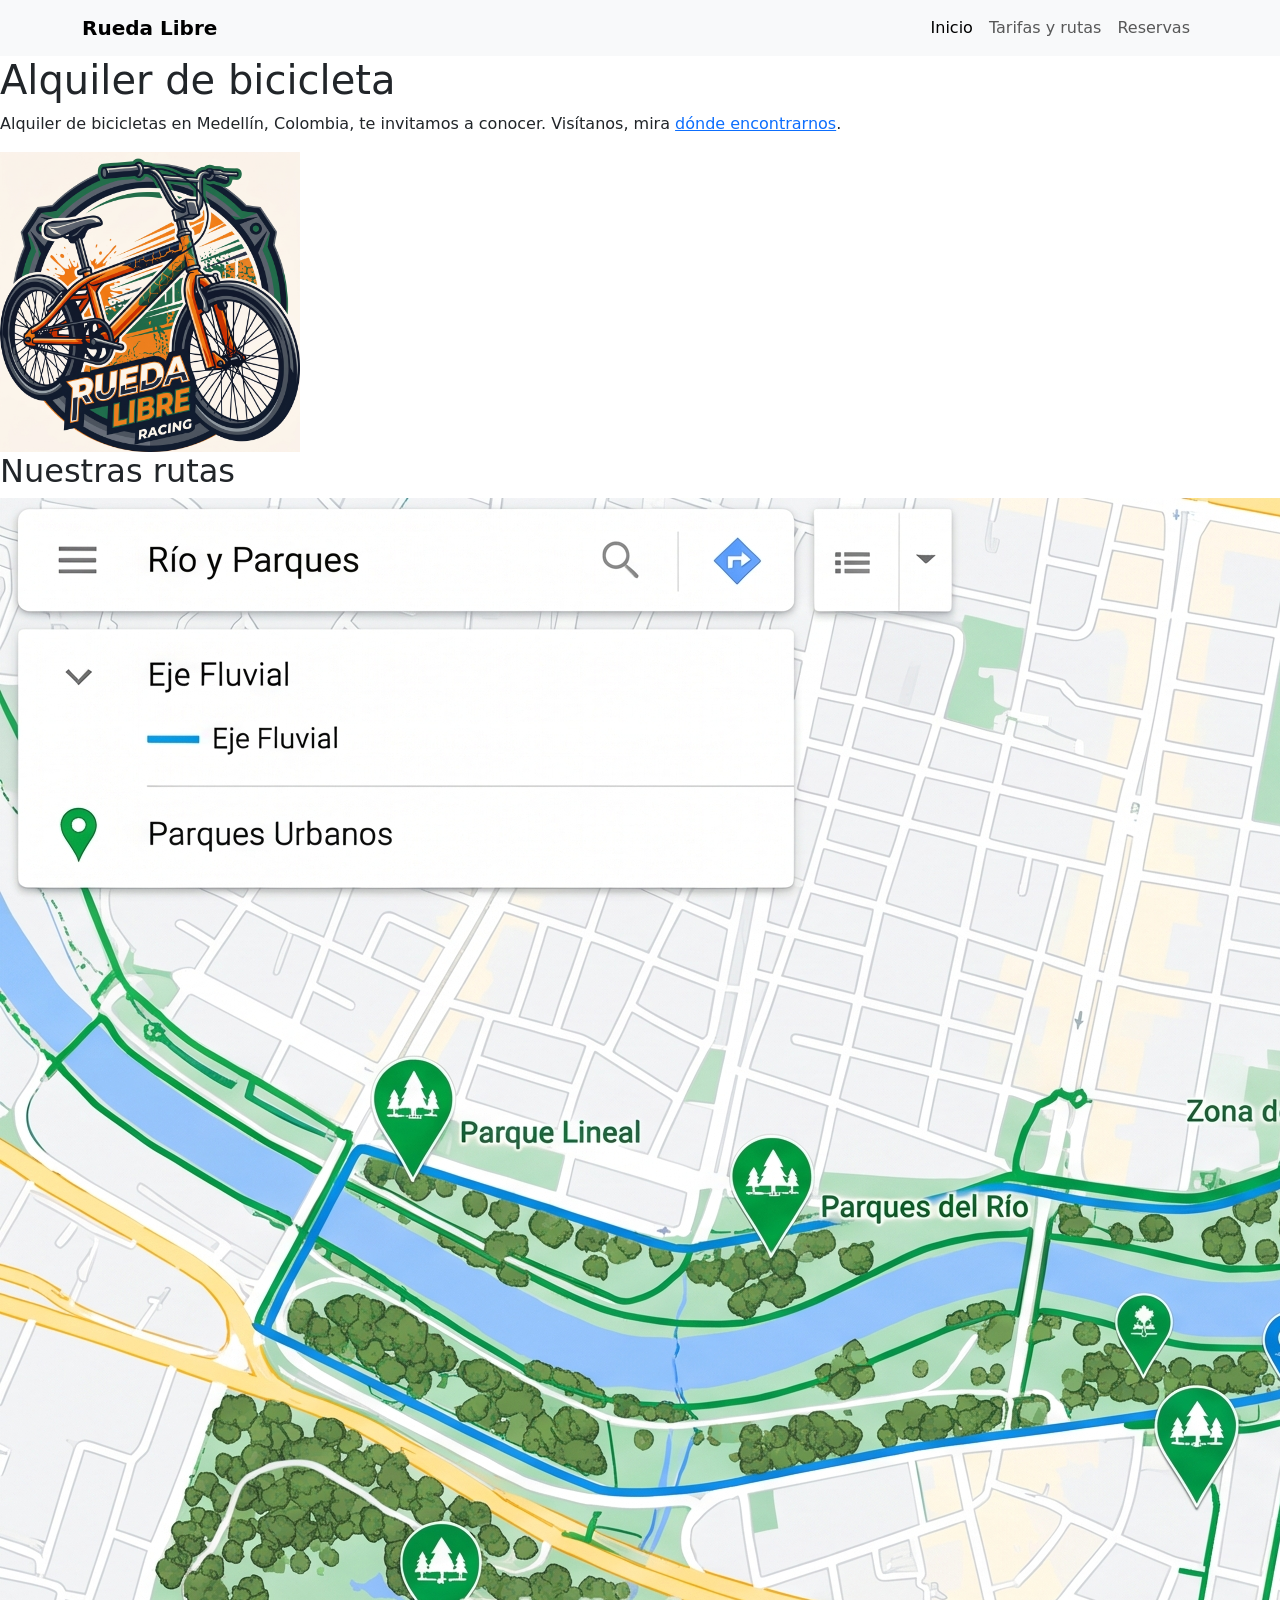
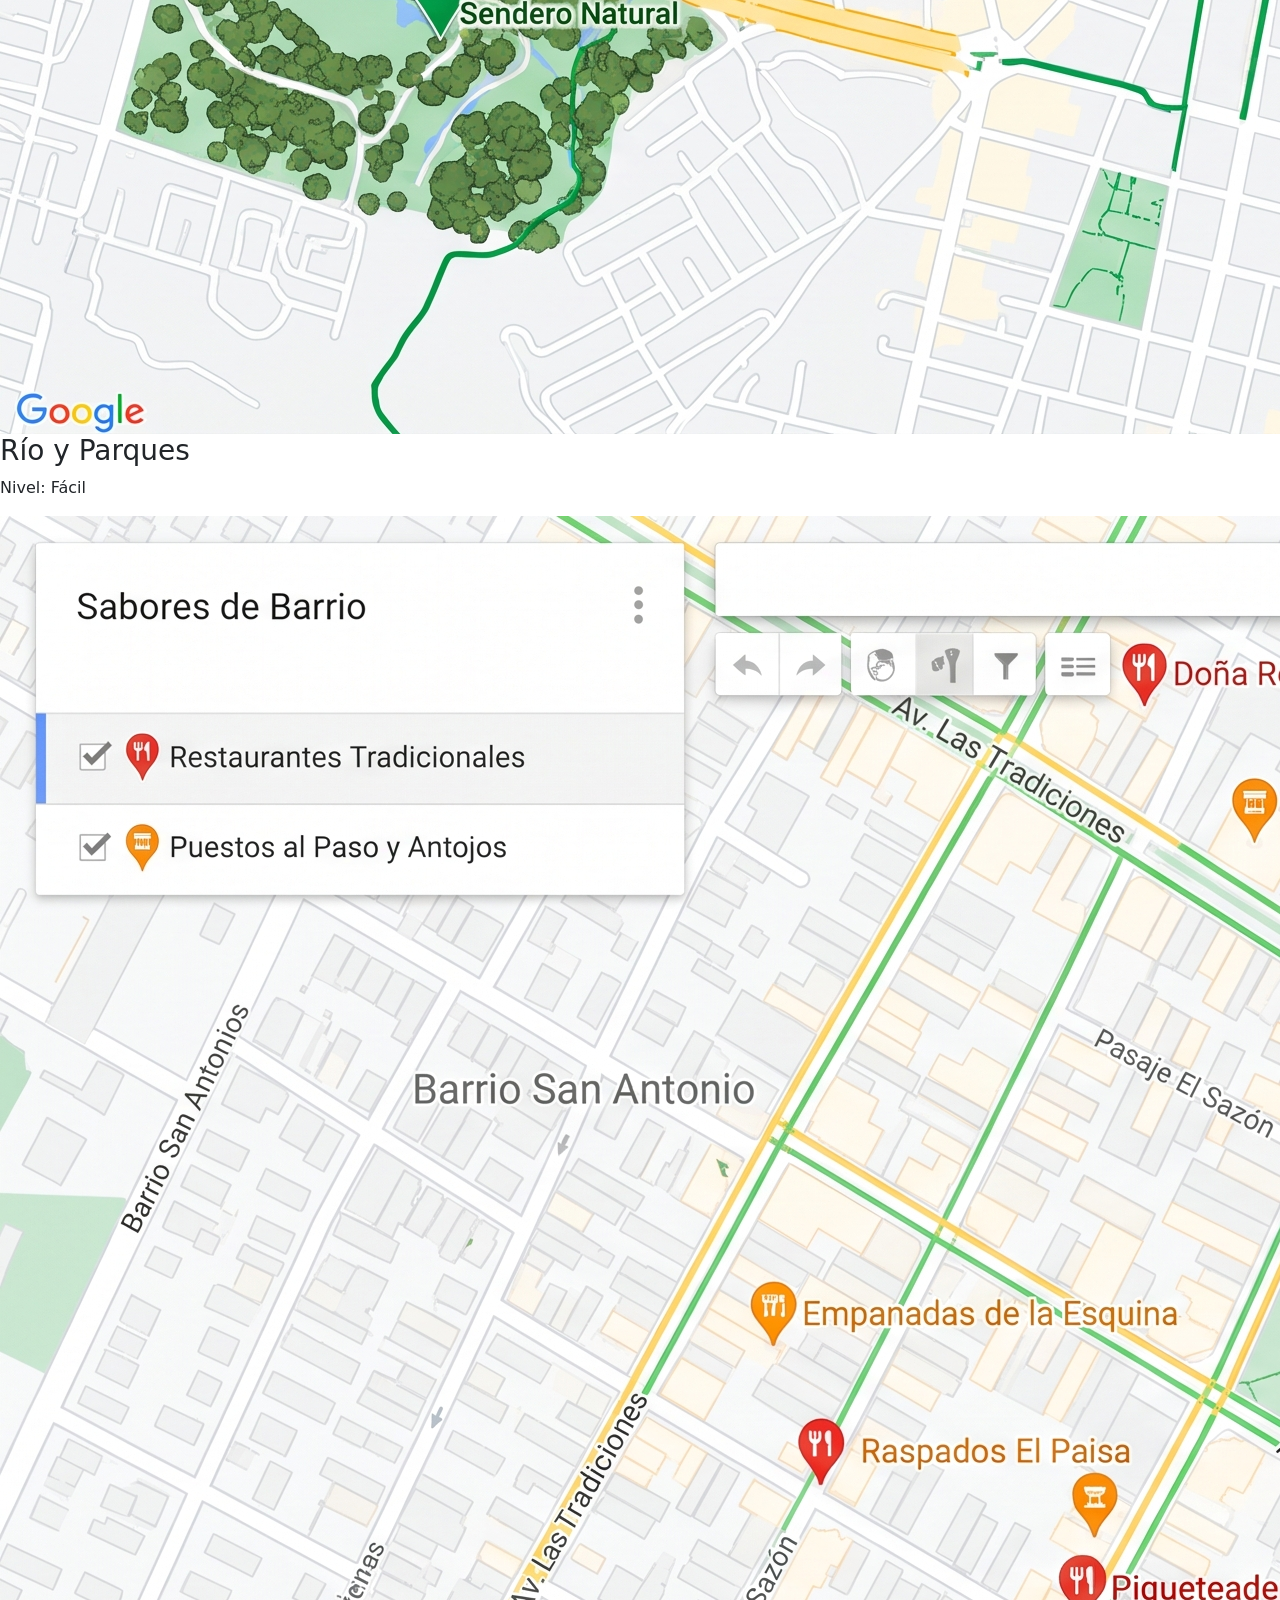
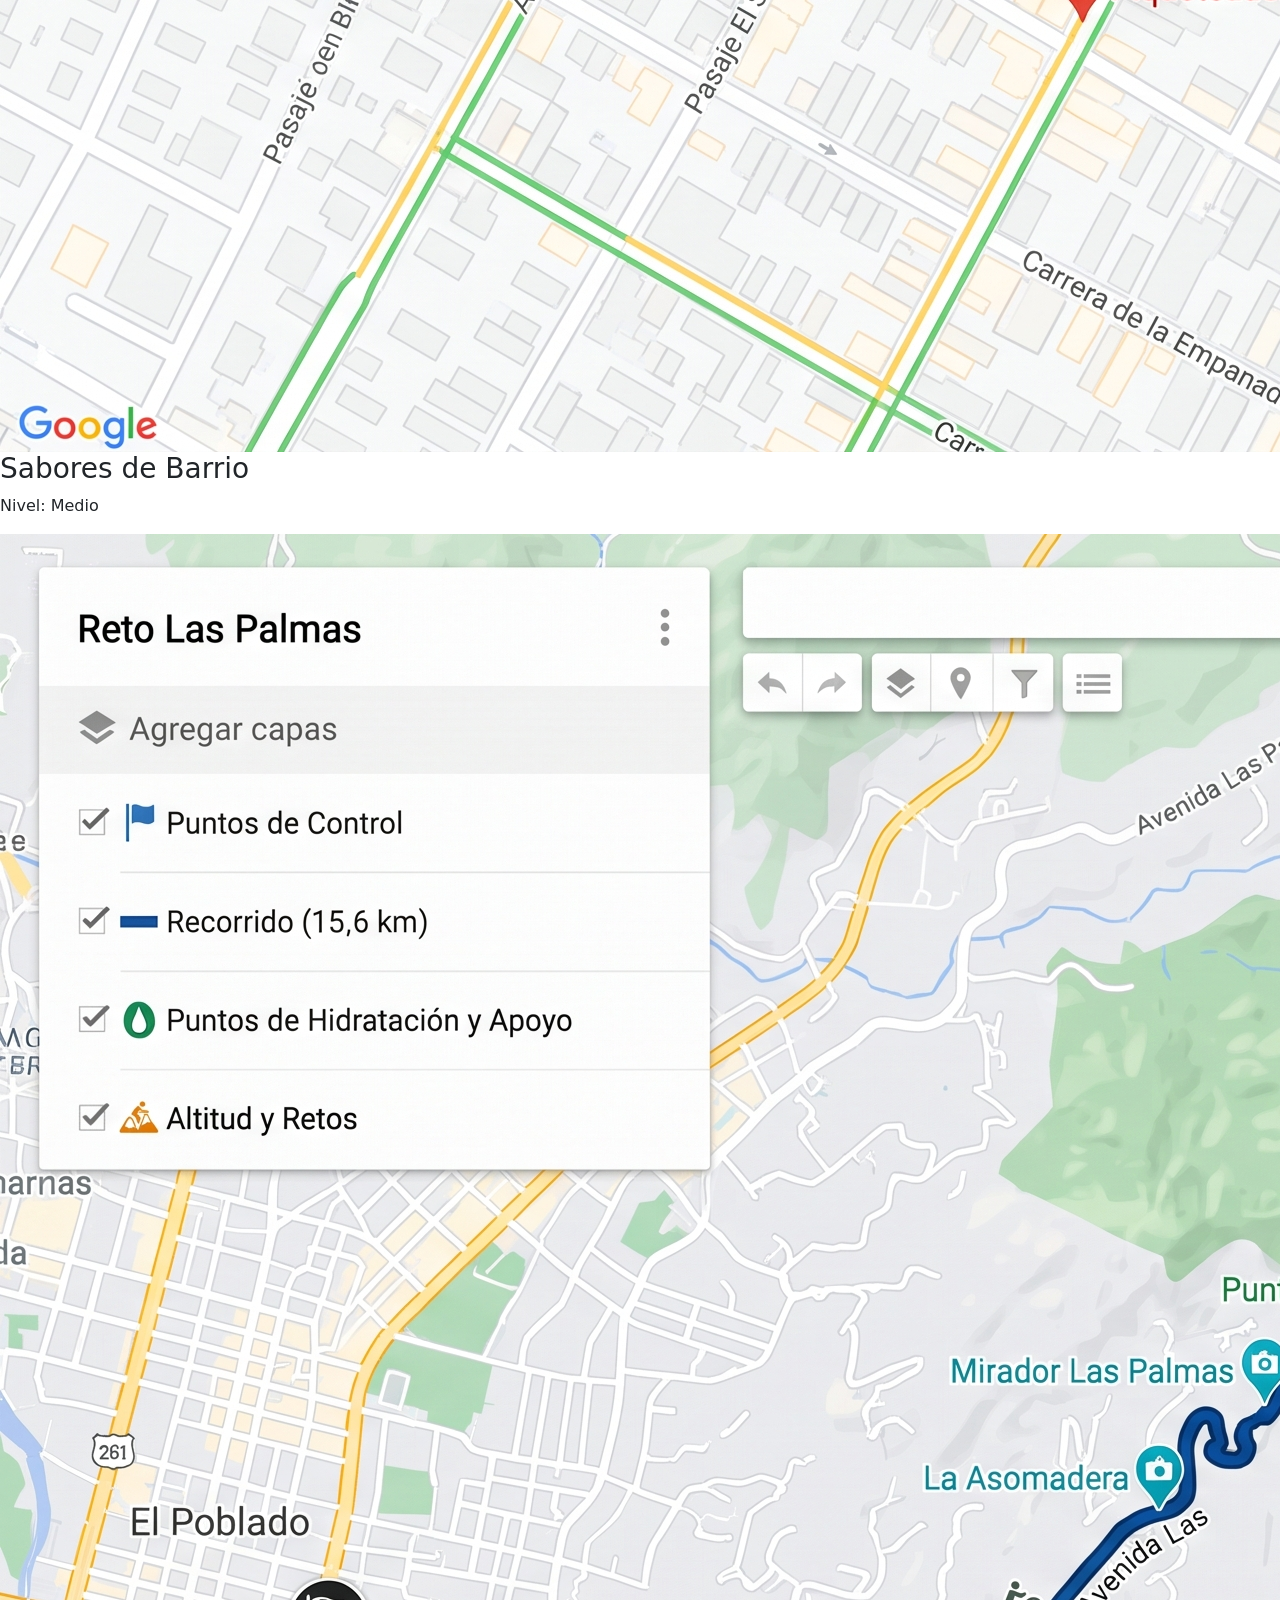
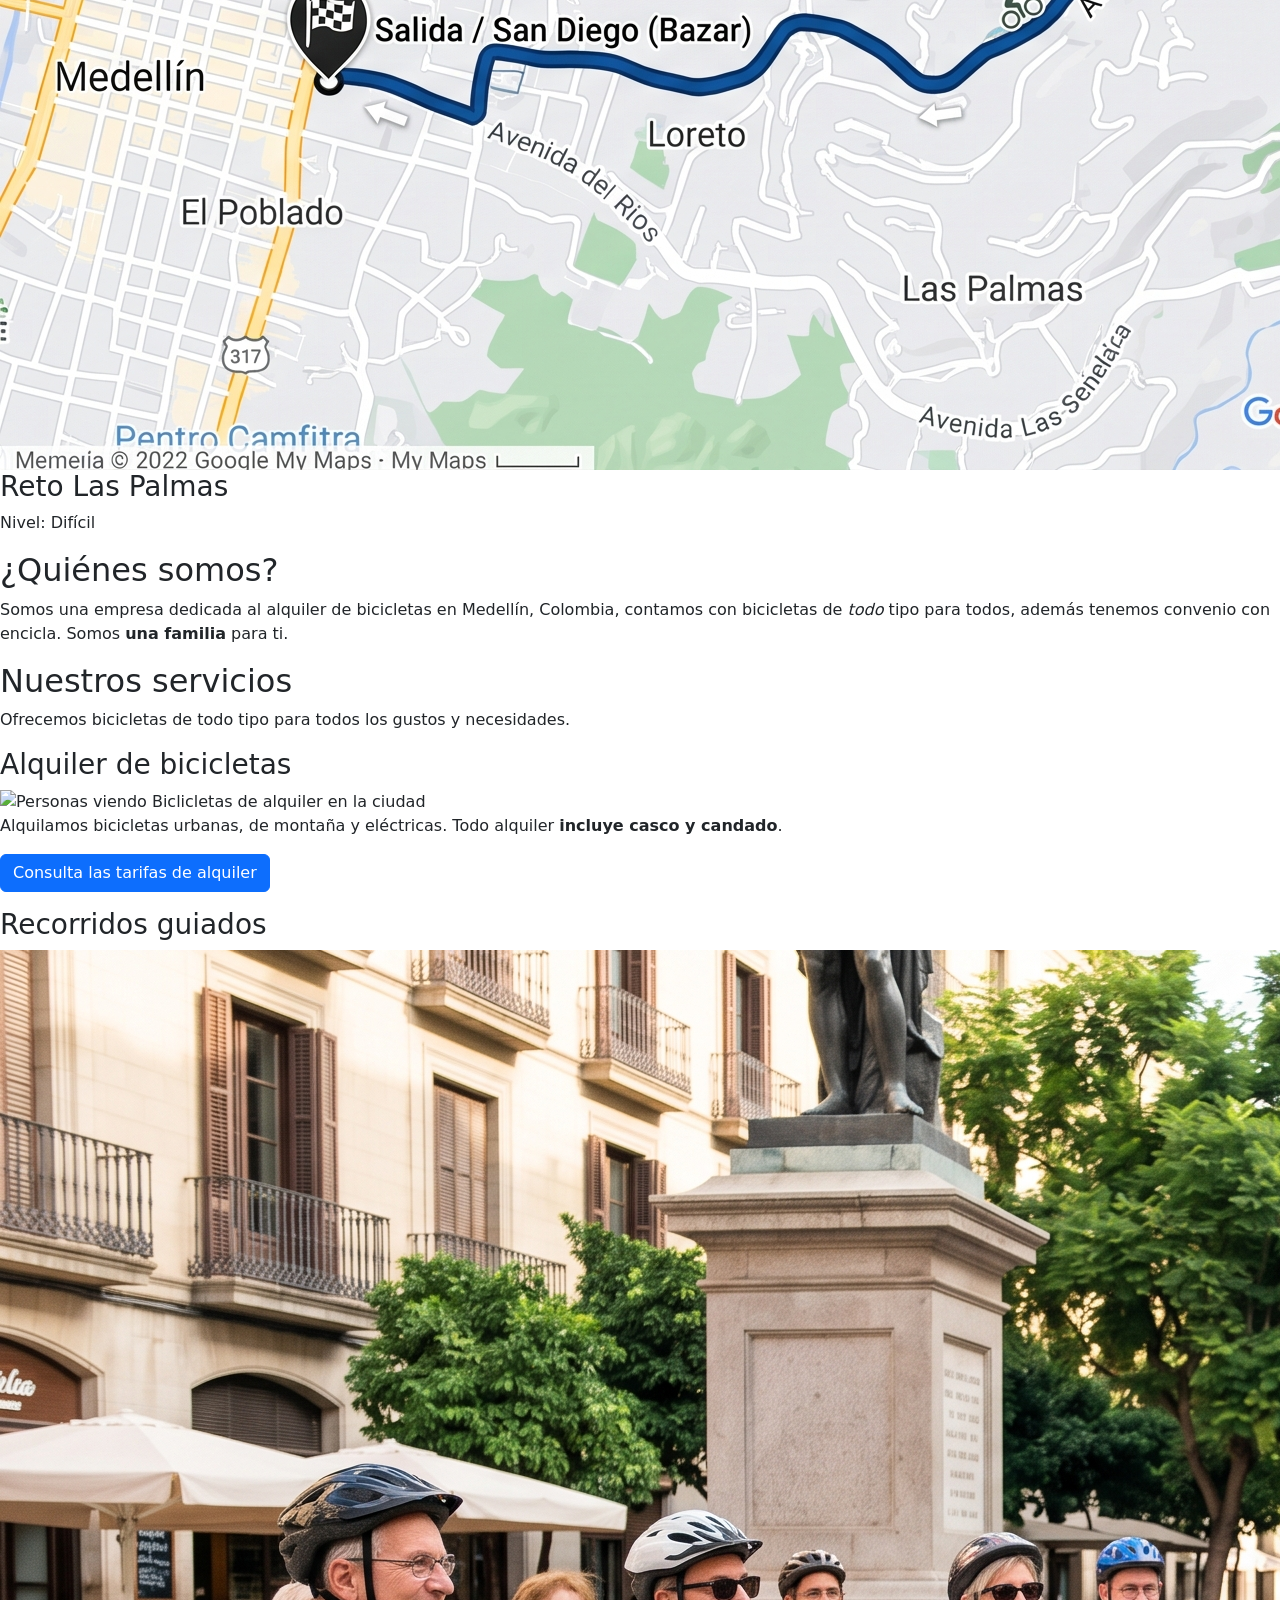
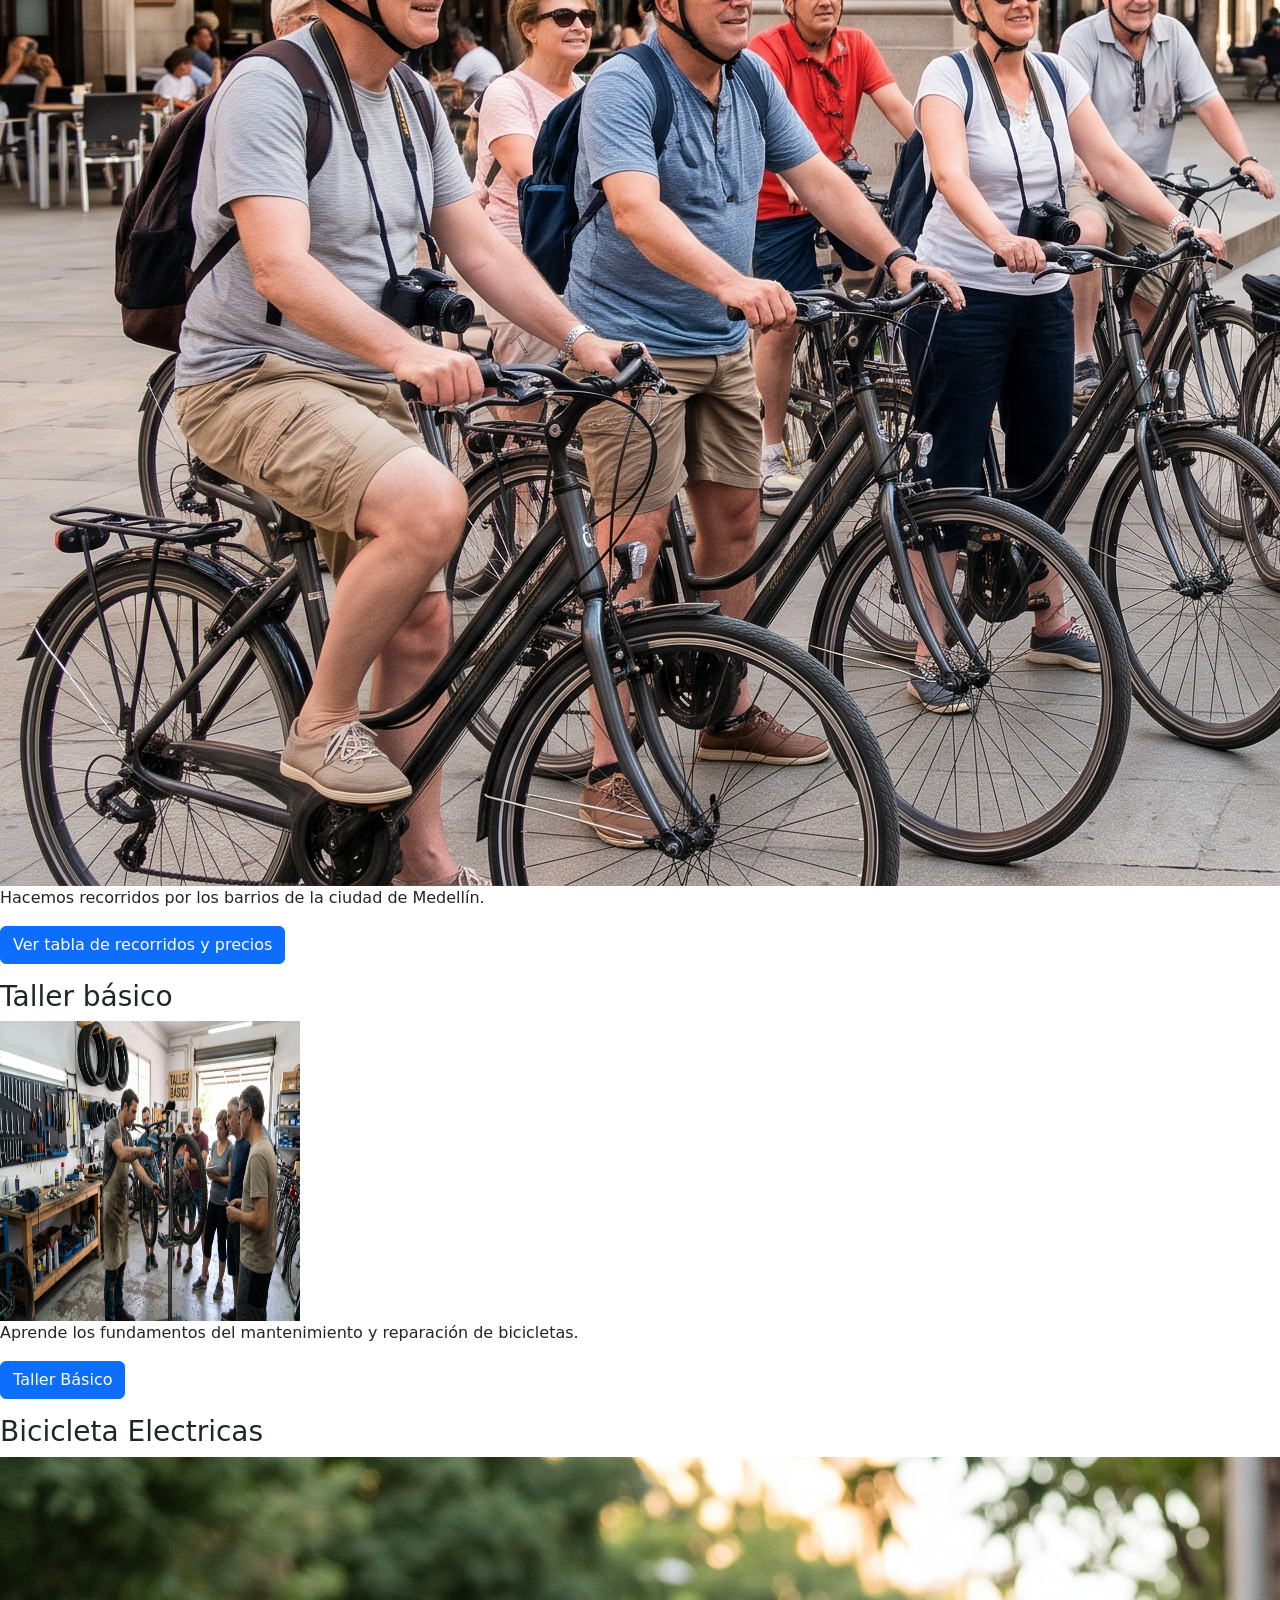
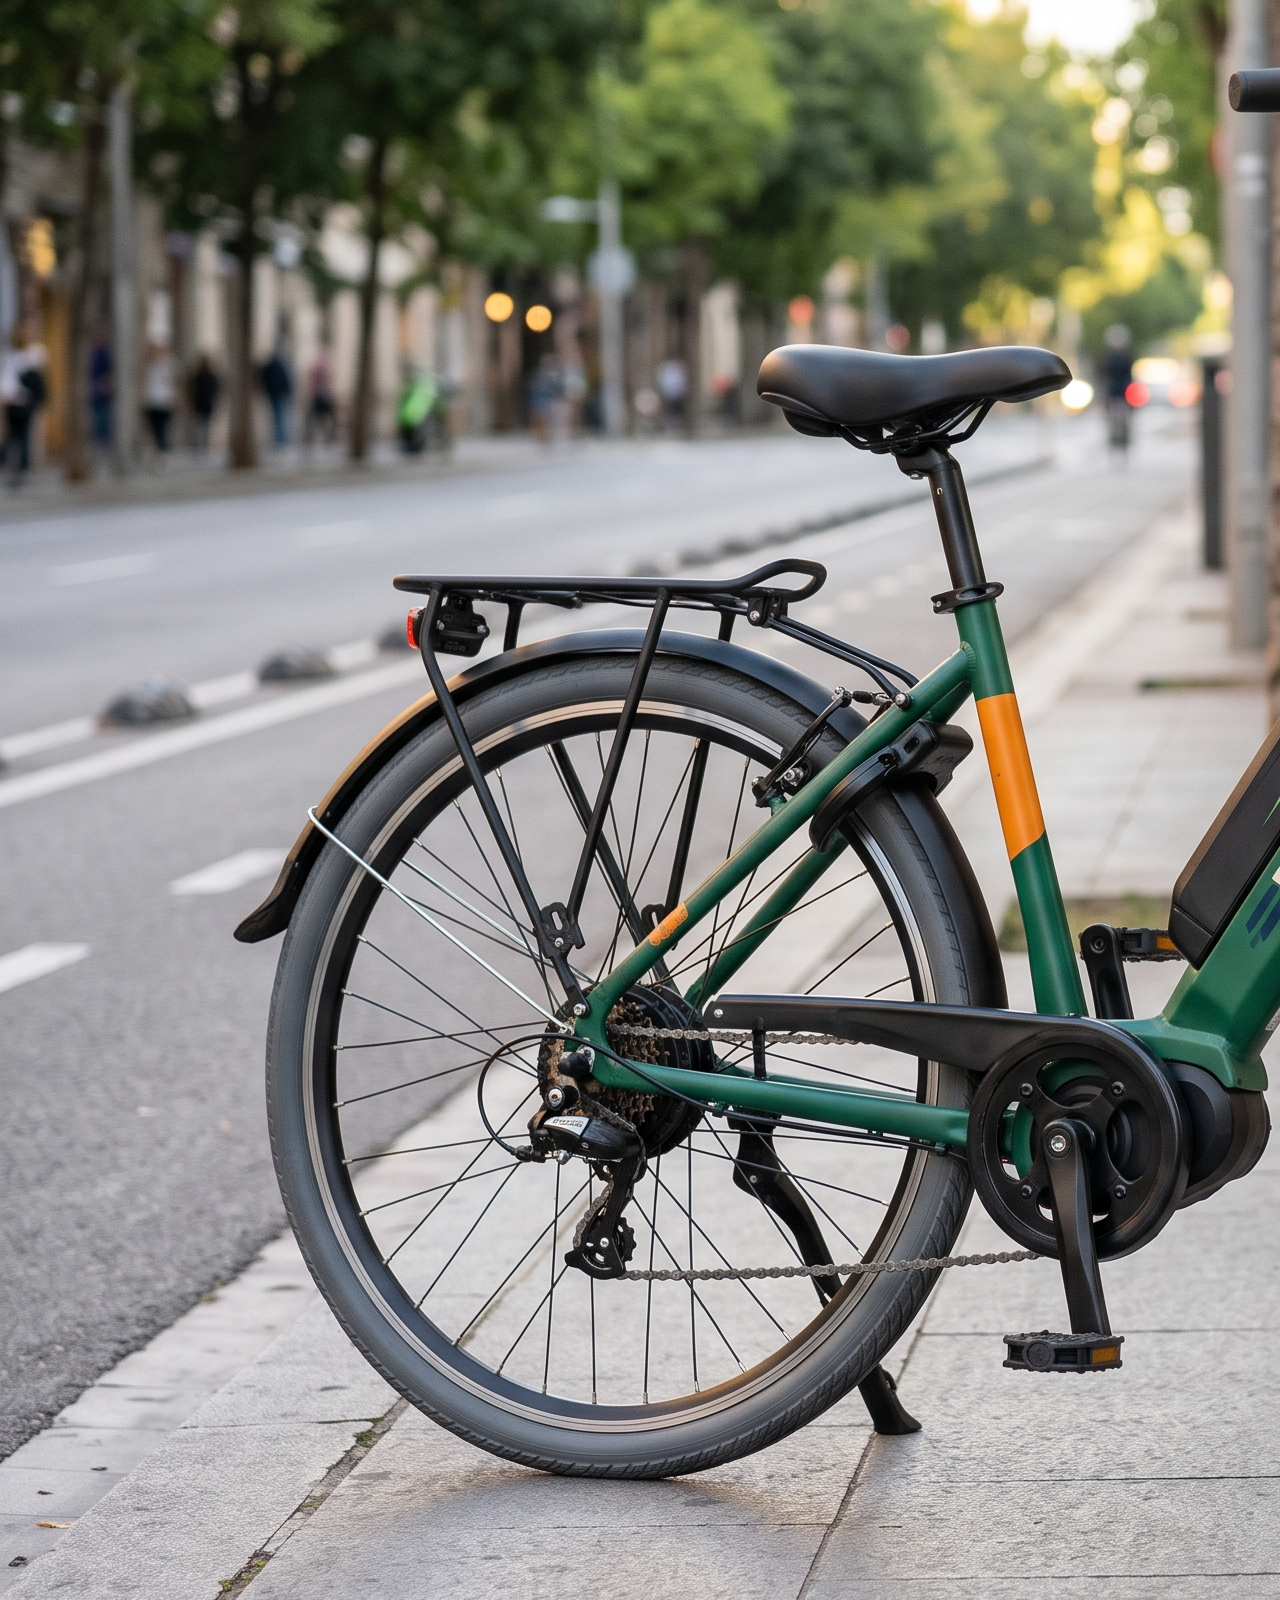
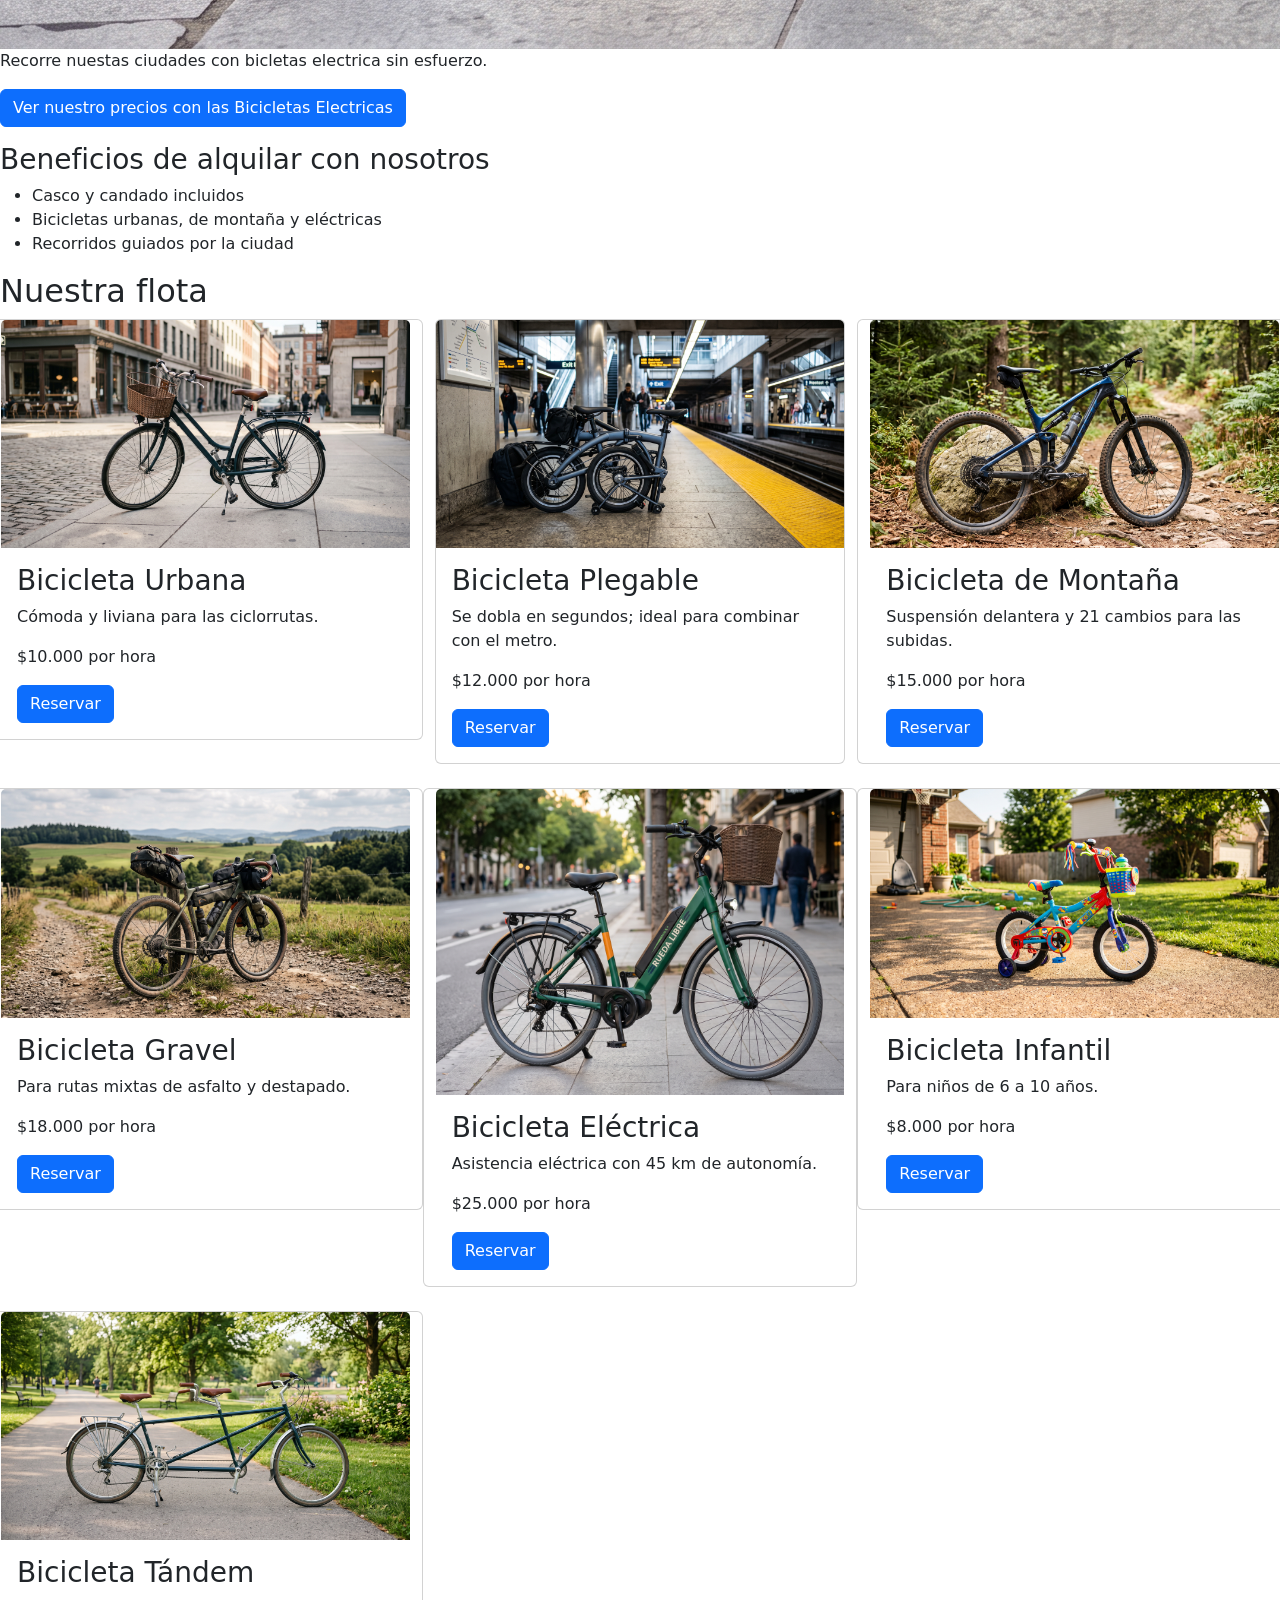
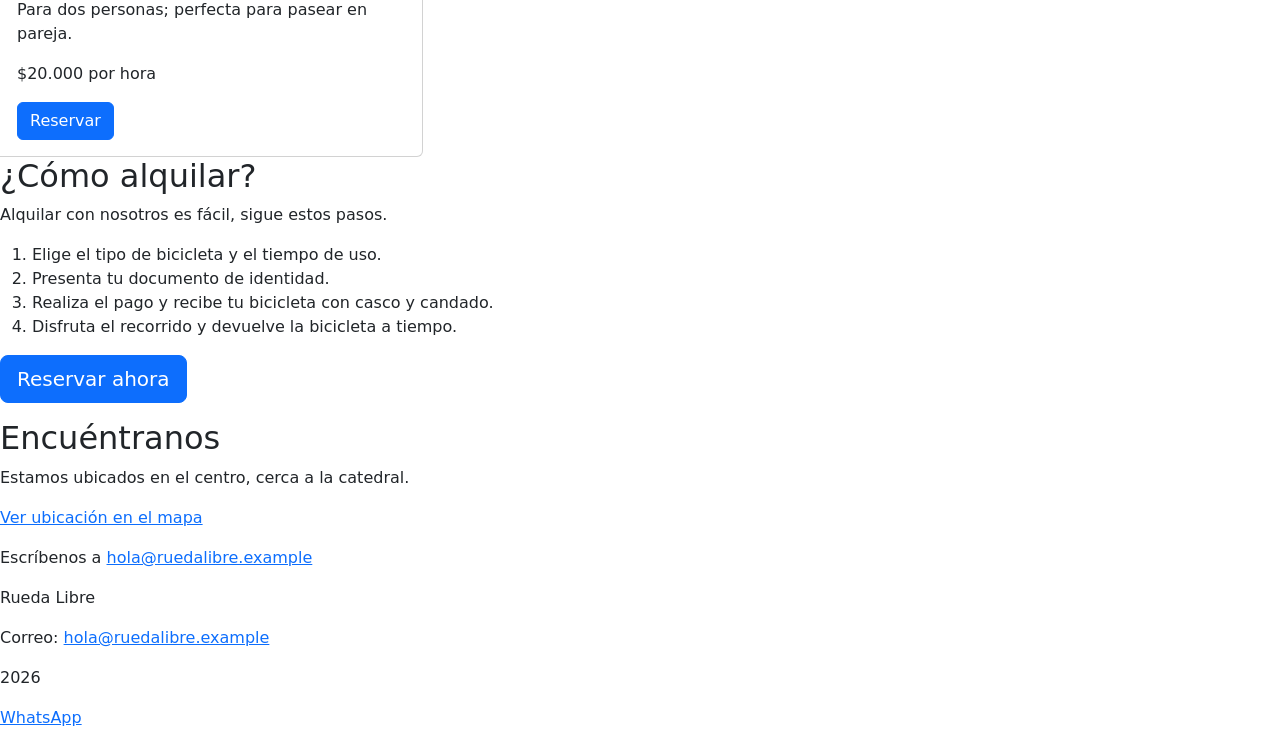
==== commit 3b736350: "fix: 'Se organiza el indentado de los HTML y tambien se usa la clase "class="flota"'" ====
--- a/rueda-libre-v1/index.html
+++ b/rueda-libre-v1/index.html
@@ -1,235 +1,381 @@
-<!DOCTYPE html>
+<!doctype html>
 <html lang="es">
-<head>
-    <meta charset="UTF-8">
-    <meta name="viewport" content="width=device-width, initial-scale=1.0">
-    <meta name="description" content="Alquiler de bicicletas en Medellín, Colombia, tenemos bicicletas de todo tipo para todos, convenio con encicla">
+  <head>
+    <meta charset="UTF-8" />
+    <meta name="viewport" content="width=device-width, initial-scale=1.0" />
+    <meta
+      name="description"
+      content="Alquiler de bicicletas en Medellín, Colombia, tenemos bicicletas de todo tipo para todos, convenio con encicla"
+    />
     <title>Rueda Libre | Alquiler de bicicletas en Medellín</title>
-    <link rel="preconnect" href="https://fonts.googleapis.com">
-    <link rel="preconnect" href="https://fonts.gstatic.com" crossorigin>
-    <link href="https://fonts.googleapis.com/css2?family=Montserrat:wght@700&family=Open+Sans:wght@400;600&display=swap" rel="stylesheet">
-    <link href="https://cdn.jsdelivr.net/npm/bootstrap@5.3.3/dist/css/bootstrap.min.css" rel="stylesheet" integrity="sha384-QWTKZyjpPEjISv5WaRU9OFeRpok6YctnYmDr5pNlyT2bRjXh0JMhjY6hW+ALEwIH" crossorigin="anonymous">
-    <link rel="stylesheet" href="/css/styles.css">
-</head>
-<body>
-
-
+    <link rel="preconnect" href="https://fonts.googleapis.com" />
+    <link rel="preconnect" href="https://fonts.gstatic.com" crossorigin />
+    <link
+      href="https://fonts.googleapis.com/css2?family=Montserrat:wght@700&family=Open+Sans:wght@400;600&display=swap"
+      rel="stylesheet"
+    />
+    <link
+      href="https://cdn.jsdelivr.net/npm/bootstrap@5.3.3/dist/css/bootstrap.min.css"
+      rel="stylesheet"
+      integrity="sha384-QWTKZyjpPEjISv5WaRU9OFeRpok6YctnYmDr5pNlyT2bRjXh0JMhjY6hW+ALEwIH"
+      crossorigin="anonymous"
+    />
+    <link rel="stylesheet" href="/css/styles.css" />
+  </head>
+  <body>
     <header>
-
-            <nav class="navbar navbar-expand-lg bg-body-tertiary">
-    <div class="container">
-        <a class="navbar-brand fw-bold" href="index.html">Rueda Libre</a>
-        <button class="navbar-toggler" type="button"
-                data-bs-toggle="collapse" data-bs-target="#menuPrincipal"
-                aria-controls="menuPrincipal" aria-expanded="false"
-                aria-label="Abrir menú de navegación">
-        <span class="navbar-toggler-icon"></span>
-        </button>
-        <div class="collapse navbar-collapse" id="menuPrincipal">
-        <ul class="navbar-nav ms-auto">
-            <li class="nav-item"><a class="nav-link active" aria-current="page" href="../">Inicio</a></li>
-            <li class="nav-item"><a class="nav-link" aria-current="page" href="/paginas/tarifas.html">Tarifas y rutas</a></li>
-            <li class="nav-item"><a class="nav-link" aria-current="page" href="/paginas/reservas.html">Reservas</a></li>
-        </ul>
+      <nav class="navbar navbar-expand-lg bg-body-tertiary">
+        <div class="container">
+          <a class="navbar-brand fw-bold" href="index.html">Rueda Libre</a>
+          <button
+            class="navbar-toggler"
+            type="button"
+            data-bs-toggle="collapse"
+            data-bs-target="#menuPrincipal"
+            aria-controls="menuPrincipal"
+            aria-expanded="false"
+            aria-label="Abrir menú de navegación"
+          >
+            <span class="navbar-toggler-icon"></span>
+          </button>
+          <div class="collapse navbar-collapse" id="menuPrincipal">
+            <ul class="navbar-nav ms-auto">
+              <li class="nav-item">
+                <a class="nav-link active" aria-current="page" href="../"
+                  >Inicio</a
+                >
+              </li>
+              <li class="nav-item">
+                <a
+                  class="nav-link"
+                  aria-current="page"
+                  href="/paginas/tarifas.html"
+                  >Tarifas y rutas</a
+                >
+              </li>
+              <li class="nav-item">
+                <a
+                  class="nav-link"
+                  aria-current="page"
+                  href="/paginas/reservas.html"
+                  >Reservas</a
+                >
+              </li>
+            </ul>
+          </div>
         </div>
-    </div>
-    </nav>
-
-        <h1>Alquiler de bicicleta</h1>
+      </nav>
+
+      <h1>Alquiler de bicicleta</h1>
     </header>
 
     <main>
-    
-    <section class="portada">
-    <p>Alquiler de bicicletas en Medellín, Colombia, te invitamos a conocer. Visítanos, mira <a href="#encuentranos">dónde encontrarnos</a>.</p>
-        <img src="img/logofinal.jpg" alt="Bicicleta naranja y negra de alquiler" width="300" height="300">
-    
-    </section>
-
-
-    <section>
+      <section class="portada">
+        <p>
+          Alquiler de bicicletas en Medellín, Colombia, te invitamos a conocer.
+          Visítanos, mira <a href="#encuentranos">dónde encontrarnos</a>.
+        </p>
+        <img
+          src="img/logofinal.jpg"
+          alt="Bicicleta naranja y negra de alquiler"
+          width="300"
+          height="300"
+        />
+      </section>
+
+      <section>
         <h2>Nuestras rutas</h2>
         <div class="galeria">
-            <article class="tarjeta">
-                    <img src="img/riosyparques.jpg" alt="Ruta Río y Parques">
-                    <h3>Río y Parques</h3>
-                    <p>Nivel: Fácil</p>
+          <article class="tarjeta">
+            <img src="img/riosyparques.jpg" alt="Ruta Río y Parques" />
+            <h3>Río y Parques</h3>
+            <p>Nivel: Fácil</p>
+          </article>
+
+          <article class="tarjeta">
+            <img src="img/sabores-de-barrio.jpg" alt="Ruta Sabores de Barrio" />
+            <h3>Sabores de Barrio</h3>
+            <p>Nivel: Medio</p>
+          </article>
+
+          <article class="tarjeta">
+            <img src="img/retolaspalmas.jpg" alt="Ruta Reto Las Palmas" />
+            <h3>Reto Las Palmas</h3>
+            <p>Nivel: Difícil</p>
+          </article>
+        </div>
+      </section>
+
+      <section>
+        <h2>¿Quiénes somos?</h2>
+        <p>
+          Somos una empresa dedicada al alquiler de bicicletas en Medellín,
+          Colombia, contamos con bicicletas de <em>todo</em> tipo para todos,
+          además tenemos convenio con encicla. Somos
+          <strong>una familia</strong> para ti.
+        </p>
+      </section>
+
+      <section>
+        <h2>Nuestros servicios</h2>
+        <p>
+          Ofrecemos bicicletas de todo tipo para todos los gustos y necesidades.
+        </p>
+        <div class="contenedor-tarjetas">
+          <article class="tarjeta">
+            <h3>Alquiler de bicicletas</h3>
+            <img
+              src="img/alquilerbicletas.jpg"
+              alt="Personas viendo Biclicletas de alquiler en la ciudad"
+            />
+            <p>
+              Alquilamos bicicletas urbanas, de montaña y eléctricas. Todo
+              alquiler <strong>incluye casco y candado</strong>.
+            </p>
+            <p>
+              <a href="paginas/tarifas.html" class="btn btn-primary">
+                Consulta las tarifas de alquiler</a
+              >
+            </p>
+          </article>
+
+          <article class="tarjeta">
+            <h3>Recorridos guiados</h3>
+            <img
+              src="img/recorridosguiados.jpg"
+              alt="Guia guiando un grupo de personas en bicicleta por la ciudad"
+            />
+            <p>Hacemos recorridos por los barrios de la ciudad de Medellín.</p>
+            <p>
+              <a href="paginas/tarifas.html#recorridos" class="btn btn-primary"
+                >Ver tabla de recorridos y precios</a
+              >
+            </p>
+          </article>
+
+          <article class="tarjeta">
+            <span class="taller-bicicleta"></span>
+            <h3>Taller básico</h3>
+            <img
+              src="img/tallerbasico.jpg"
+              alt="Persona reparando una bicicleta en un taller de mantenimiento"
+              width="300"
+              height="300"
+            />
+            <p>
+              Aprende los fundamentos del mantenimiento y reparación de
+              bicicletas.
+            </p>
+            <p>
+              <a href="paginas/tarifas.html" class="btn btn-primary">
+                Taller Básico</a
+              >
+            </p>
+          </article>
+
+          <article class="tarjeta">
+            <span class="etiqueta-bicielectrica"></span>
+            <h3>Bicicleta Electricas</h3>
+            <img src="img/bicielectrica.jpg" alt="Bicicletas electricas" />
+            <p>Recorre nuestas ciudades con bicletas electrica sin esfuerzo.</p>
+            <p>
+              <a href="paginas/tarifas.html" class="btn btn-primary"
+                >Ver nuestro precios con las Bicicletas Electricas</a
+              >
+            </p>
+          </article>
+        </div>
+
+        <h3>Beneficios de alquilar con nosotros</h3>
+        <ul>
+          <li>Casco y candado incluidos</li>
+          <li>Bicicletas urbanas, de montaña y eléctricas</li>
+          <li>Recorridos guiados por la ciudad</li>
+        </ul>
+      </section>
+
+      <section>
+        <h2>Nuestra flota</h2>
+        <div class="row row-cols-1 row-cols-md-3 g-4">
+          <article class="card h-100">
+            <img
+              src="img/bicicletaurbana.jpg"
+              class="card-img-top"
+              alt="bicicleta urbana"
+            />
+            <div class="card-body">
+              <h3 class="card-title">Bicicleta Urbana</h3>
+              <p class="card-text">Cómoda y liviana para las ciclorrutas.</p>
+              <p class="card-text">$10.000 por hora</p>
+              <a href="paginas/reservas.html" class="btn btn-primary"
+                >Reservar</a
+              >
+            </div>
+          </article>
+
+          <div class="col">
+            <article class="card h-100">
+              <img
+                src="img/bicicleta-plegable.jpg"
+                class="card-img-top"
+                alt="bicicleta plegable"
+              />
+              <div class="card-body">
+                <h3 class="card-title">Bicicleta Plegable</h3>
+                <p class="card-text">
+                  Se dobla en segundos; ideal para combinar con el metro.
+                </p>
+                <p class="card-text">$12.000 por hora</p>
+                <a href="paginas/reservas.html" class="btn btn-primary"
+                  >Reservar</a
+                >
+              </div>
             </article>
-
-                    <article class ="tarjeta">
-                    <img src="img/sabores-de-barrio.jpg" alt="Ruta Sabores de Barrio">
-                    <h3>Sabores de Barrio</h3>
-                    <p>Nivel: Medio</p>
-                </article>
-
-                <article class="tarjeta">
-                    <img src="img/retolaspalmas.jpg" alt="Ruta Reto Las Palmas">
-                    <h3>Reto Las Palmas</h3>
-                    <p>Nivel: Difícil</p>
-                </article>
-        </div> 
-    </section>
-
-
-        <section>
-            <h2>¿Quiénes somos?</h2>
-            <p>Somos una empresa dedicada al alquiler de bicicletas en Medellín, Colombia, contamos con bicicletas de <em>todo</em> tipo para todos, además tenemos convenio con encicla. Somos <strong>una familia</strong> para ti.</p>
-        </section>
-
-        <section>
-            <h2>Nuestros servicios</h2>
-            <p>Ofrecemos bicicletas de todo tipo para todos los gustos y necesidades.</p>
-        <div class="contenedor-tarjetas">
-            <article class="tarjeta">
-                <h3>Alquiler de bicicletas</h3>
-                <img src="img/alquilerbicletas.jpg" alt="Personas viendo Biclicletas de alquiler en la ciudad">
-                <p>Alquilamos bicicletas urbanas, de montaña y eléctricas. Todo alquiler <strong>incluye casco y candado</strong>.</p>
-                <p><a href="paginas/tarifas.html" class="btn btn-primary"> Consulta las tarifas de alquiler</a></p>
-            </article>
-
-            <article class="tarjeta">
-                <h3>Recorridos guiados</h3>
-                <img src="img/recorridosguiados.jpg" alt="Guia guiando un grupo de personas en bicicleta por la ciudad">
-                <p>Hacemos recorridos por los barrios de la ciudad de Medellín.</p>
-                <p><a href="paginas/tarifas.html#recorridos" class ="btn btn-primary">Ver tabla de recorridos y precios</a></p>
-            </article>
-
-            <article class="tarjeta">
-                <span class="taller-bicicleta"></span>
-                <h3>Taller básico</h3>
-                <img src="img/tallerbasico.jpg" alt="Persona reparando una bicicleta en un taller de mantenimiento" width="300" height="300">
-                <p>Aprende los fundamentos del mantenimiento y reparación de bicicletas.</p>
-                <p><a href="paginas/tarifas.html" class="btn btn-primary"> Taller Básico</a></p>
-            
-            </article>
-
-            <article class="tarjeta">
-                <span class="etiqueta-bicielectrica"></span>
-                <h3>Bicicleta Electricas</h3>
-                <img src="img/bicielectrica.jpg" alt="Bicicletas electricas">
-                <p>Recorre nuestas ciudades con bicletas electrica sin esfuerzo.</p>
-                <p> <a href="paginas/tarifas.html" class="btn btn-primary">Ver nuestro precios con las Bicicletas Electricas</a></p>
-
-            </article>
-
+          </div>
+
+          <article class="card h-100">
+            <img
+              src="img/bicicletademontana.jpg"
+              class="card-img-top"
+              alt="bicicleta de montaña"
+            />
+            <div class="card-body">
+              <h3 class="card-title">Bicicleta de Montaña</h3>
+              <p class="card-text">
+                Suspensión delantera y 21 cambios para las subidas.
+              </p>
+              <p class="card-text">$15.000 por hora</p>
+              <a href="paginas/reservas.html" class="btn btn-primary"
+                >Reservar</a
+              >
+            </div>
+          </article>
+
+          <article class="card h-100">
+            <img
+              src="img/bicicleta-gravel.jpg"
+              class="card-img-top"
+              alt="bicicleta gravel"
+            />
+            <div class="card-body">
+              <h3 class="card-title">Bicicleta Gravel</h3>
+              <p class="card-text">Para rutas mixtas de asfalto y destapado.</p>
+              <p class="card-text">$18.000 por hora</p>
+              <a href="paginas/reservas.html" class="btn btn-primary"
+                >Reservar</a
+              >
+            </div>
+          </article>
+
+          <article class="card h-100">
+            <img
+              src="img/bicielectrica.jpg"
+              class="card-img-top"
+              alt="bicicleta eléctrica"
+            />
+            <div class="card-body">
+              <h3 class="card-title">Bicicleta Eléctrica</h3>
+              <p class="card-text">
+                Asistencia eléctrica con 45 km de autonomía.
+              </p>
+              <p class="card-text">$25.000 por hora</p>
+              <a href="paginas/reservas.html" class="btn btn-primary"
+                >Reservar</a
+              >
+            </div>
+          </article>
+
+          <article class="card h-100">
+            <img
+              src="img/infantil.jpg"
+              class="card-img-top"
+              alt="bicicleta infantil"
+            />
+            <div class="card-body">
+              <h3 class="card-title">Bicicleta Infantil</h3>
+              <p class="card-text">Para niños de 6 a 10 años.</p>
+              <p class="card-text">$8.000 por hora</p>
+              <a href="paginas/reservas.html" class="btn btn-primary"
+                >Reservar</a
+              >
+            </div>
+          </article>
+
+          <article class="card h-100">
+            <img
+              src="img/tandem.jpg"
+              class="card-img-top"
+              alt="bicicleta tándem"
+            />
+            <div class="card-body">
+              <h3 class="card-title">Bicicleta Tándem</h3>
+              <p class="card-text">
+                Para dos personas; perfecta para pasear en pareja.
+              </p>
+              <p class="card-text">$20.000 por hora</p>
+              <a href="paginas/reservas.html" class="btn btn-primary"
+                >Reservar</a
+              >
+            </div>
+          </article>
         </div>
-
-            <h3>Beneficios de alquilar con nosotros</h3>
-            <ul>
-                <li>Casco y candado incluidos</li>
-                <li>Bicicletas urbanas, de montaña y eléctricas</li>
-                <li>Recorridos guiados por la ciudad</li>
-            </ul>
-
-        </section>
-
-        <section>
-            <h2>Nuestra flota</h2>
-            <div class="flota">
-
-        <article class="card">
-            <img src="img/bicicletaurbana.jpg" class="card-img-top" alt="bicicleta Urbana">
-        <div class="card-body">
-                <h3 class="card-title">Urbana Clasica</h3>
-                <p class="card-text">Cómoda y liviana para las ciclorrutas.</p>
-                <p class="card-text">$10.000 por hora</p>
-            <a href="paginas/reservas.html" class="btn btn-primary">Reservas</a>
-                </div>
-        </article>
-        
-        <article class="card">
-            <img src="img/bicicleta-plegable.jpg" class="card-img-top" alt="bicicleta de montaña">
-            <div class="card-body">
-                <h3 class="card-title">Bicicleta Plegable</h3>
-                <p class="card-text">Suspensión delantera y 21 cambios para las subidas.</p>
-                <p class="card-text">$15.000 por hora</p>
-            <a href="paginas/reservas.html" class="btn btn-primary">Reservas</a>
-            </div>
-        </article>
-
-        <article class="card">
-            <img src="img/bicicletademontana.jpg" class="card-img-top" alt="bicicleta de montaña">
-            <div class="card-body">
-                <h3 class="card-title">Bicicleta de Montaña</h3>
-                <p class="card-text">Suspensión delantera y 21 cambios para las subidas.</p>
-                <p class="card-text">$15.000 por hora</p>
-            <a href="paginas/reservas.html" class="btn btn-primary">Reservas</a>
-            </div>
-        </article>
-<!--Siempre queda en tarjetas o con la clase de "class=tarjeta"-->
-        <article class="card">
-            <img src="img/bicicleta-gravel.jpg" class="card-img-top" alt="bicicleta gravel">
-            <div class="card-body">
-                <h3 class="card-title">Bicicleta Gravel</h3>
-                <p class="card-text">Para rutas mixtas de asfalto y destapado.</p>
-                <p class="card-text">$18.000 por hora</p>
-            <a href="paginas/reservas.html" class="btn btn-primary">Reservas</a>
-            </div>
-        </article>
-
-        <article class="card">
-            <img src="img/bicielectrica.jpg" class="card-img-top" alt="bicicleta eléctrica">
-            <div class="card-body">
-                <h3 class="card-title">Bicicleta Eléctrica</h3>
-                <p class="card-text">Asistencia eléctrica con 45 km de autonomía.</p>
-                <p class="card-text">$25.000 por hora</p>
-            <a href="paginas/reservas.html" class="btn btn-primary">Reservas</a>
-            </div>
-        </article>
-
-        <article class="card">
-            <img src="img/infantil.jpg" class="card-img-top" alt="bicicleta infantil">
-            <div class="card-body">
-                <h3 class="card-title">Bicicleta Infantil</h3>
-                <p class="card-text">Para niños de 6 a 10 años.</p>
-                <p class="card-text">$8.000 por hora</p>
-            <a href="paginas/reservas.html" class="btn btn-primary">Reservas</a>
-            </div>
-        </article>
-
-        <article class="card">
-            <img src="img/tandem.jpg" class="card-img-top" alt="bicicleta tándem">
-            <div class="card-body"> 
-                <h3 class="card-title">Bicicleta Tándem</h3>
-                <p class="card-text">Para dos personas; perfecta para pasear en pareja.</p>
-                <p class="card-text">$20.000 por hora</p>
-            <a href="paginas/reservas.html" class="btn btn-primary">Reservas</a>
-            </div>
-        </article>
-
-
-            </div>
-        </section>
-
-        <section>
-            <h2>¿Cómo alquilar?</h2>
-            <p>Alquilar con nosotros es fácil, sigue estos pasos.</p>
-            <ol>
-                <li>Elige el tipo de bicicleta y el tiempo de uso.</li>
-                <li>Presenta tu documento de identidad.</li>
-                <li>Realiza el pago y recibe tu bicicleta con casco y candado.</li>
-                <li>Disfruta el recorrido y devuelve la bicicleta a tiempo.</li>
-            </ol>
-            <p><a href="paginas/reservas.html" class="btn btn-primary btn-lg" role="button">Reservar ahora</a></p>
-
-
-        </section>
-
-        <section>
-            <h2 id="encuentranos">Encuéntranos</h2>
-            <p>Estamos ubicados en el centro, cerca a la catedral.</p>
-            <p><a href="https://www.google.com/maps/search/?api=1&query=Catedral+Metropolitana+Medellin" target="_blank">Ver ubicación en el mapa</a></p>
-            <p>Escríbenos a <a href="mailto:hola@ruedalibre.example">hola@ruedalibre.example</a></p>
-        </section>
-
+      </section>
+
+      <section>
+        <h2>¿Cómo alquilar?</h2>
+        <p>Alquilar con nosotros es fácil, sigue estos pasos.</p>
+        <ol>
+          <li>Elige el tipo de bicicleta y el tiempo de uso.</li>
+          <li>Presenta tu documento de identidad.</li>
+          <li>Realiza el pago y recibe tu bicicleta con casco y candado.</li>
+          <li>Disfruta el recorrido y devuelve la bicicleta a tiempo.</li>
+        </ol>
+        <p>
+          <a
+            href="paginas/reservas.html"
+            class="btn btn-primary btn-lg"
+            role="button"
+            >Reservar ahora</a
+          >
+        </p>
+      </section>
+
+      <section>
+        <h2 id="encuentranos">Encuéntranos</h2>
+        <p>Estamos ubicados en el centro, cerca a la catedral.</p>
+        <p>
+          <a
+            href="https://www.google.com/maps/search/?api=1&query=Catedral+Metropolitana+Medellin"
+            target="_blank"
+            >Ver ubicación en el mapa</a
+          >
+        </p>
+        <p>
+          Escríbenos a
+          <a href="mailto:hola@ruedalibre.example">hola@ruedalibre.example</a>
+        </p>
+      </section>
     </main>
 
     <footer>
-        <p>Rueda Libre</p>
-        <p>Correo: <a href="mailto:hola@ruedalibre.example">hola@ruedalibre.example</a></p>
-        <p>2026</p>
+      <p>Rueda Libre</p>
+      <p>
+        Correo:
+        <a href="mailto:hola@ruedalibre.example">hola@ruedalibre.example</a>
+      </p>
+      <p>2026</p>
     </footer>
-<a href="https://wa.me/573000000000" class="whatsapp" target="_blank" rel="noopener">WhatsApp</a>
-<script src="https://cdn.jsdelivr.net/npm/bootstrap@5.3.3/dist/js/bootstrap.bundle.min.js" integrity="sha384-YvpcrYf0tY3lHB60NNkmXc5s9fDVZLESaAA55NDzOxhy9GkcIdslK1eN7N6jIeHz" crossorigin="anonymous"></script>
-</body>
+    <a
+      href="https://wa.me/573000000000"
+      class="whatsapp"
+      target="_blank"
+      rel="noopener"
+      >WhatsApp</a
+    >
+    <script
+      src="https://cdn.jsdelivr.net/npm/bootstrap@5.3.3/dist/js/bootstrap.bundle.min.js"
+      integrity="sha384-YvpcrYf0tY3lHB60NNkmXc5s9fDVZLESaAA55NDzOxhy9GkcIdslK1eN7N6jIeHz"
+      crossorigin="anonymous"
+    ></script>
+  </body>
 </html>
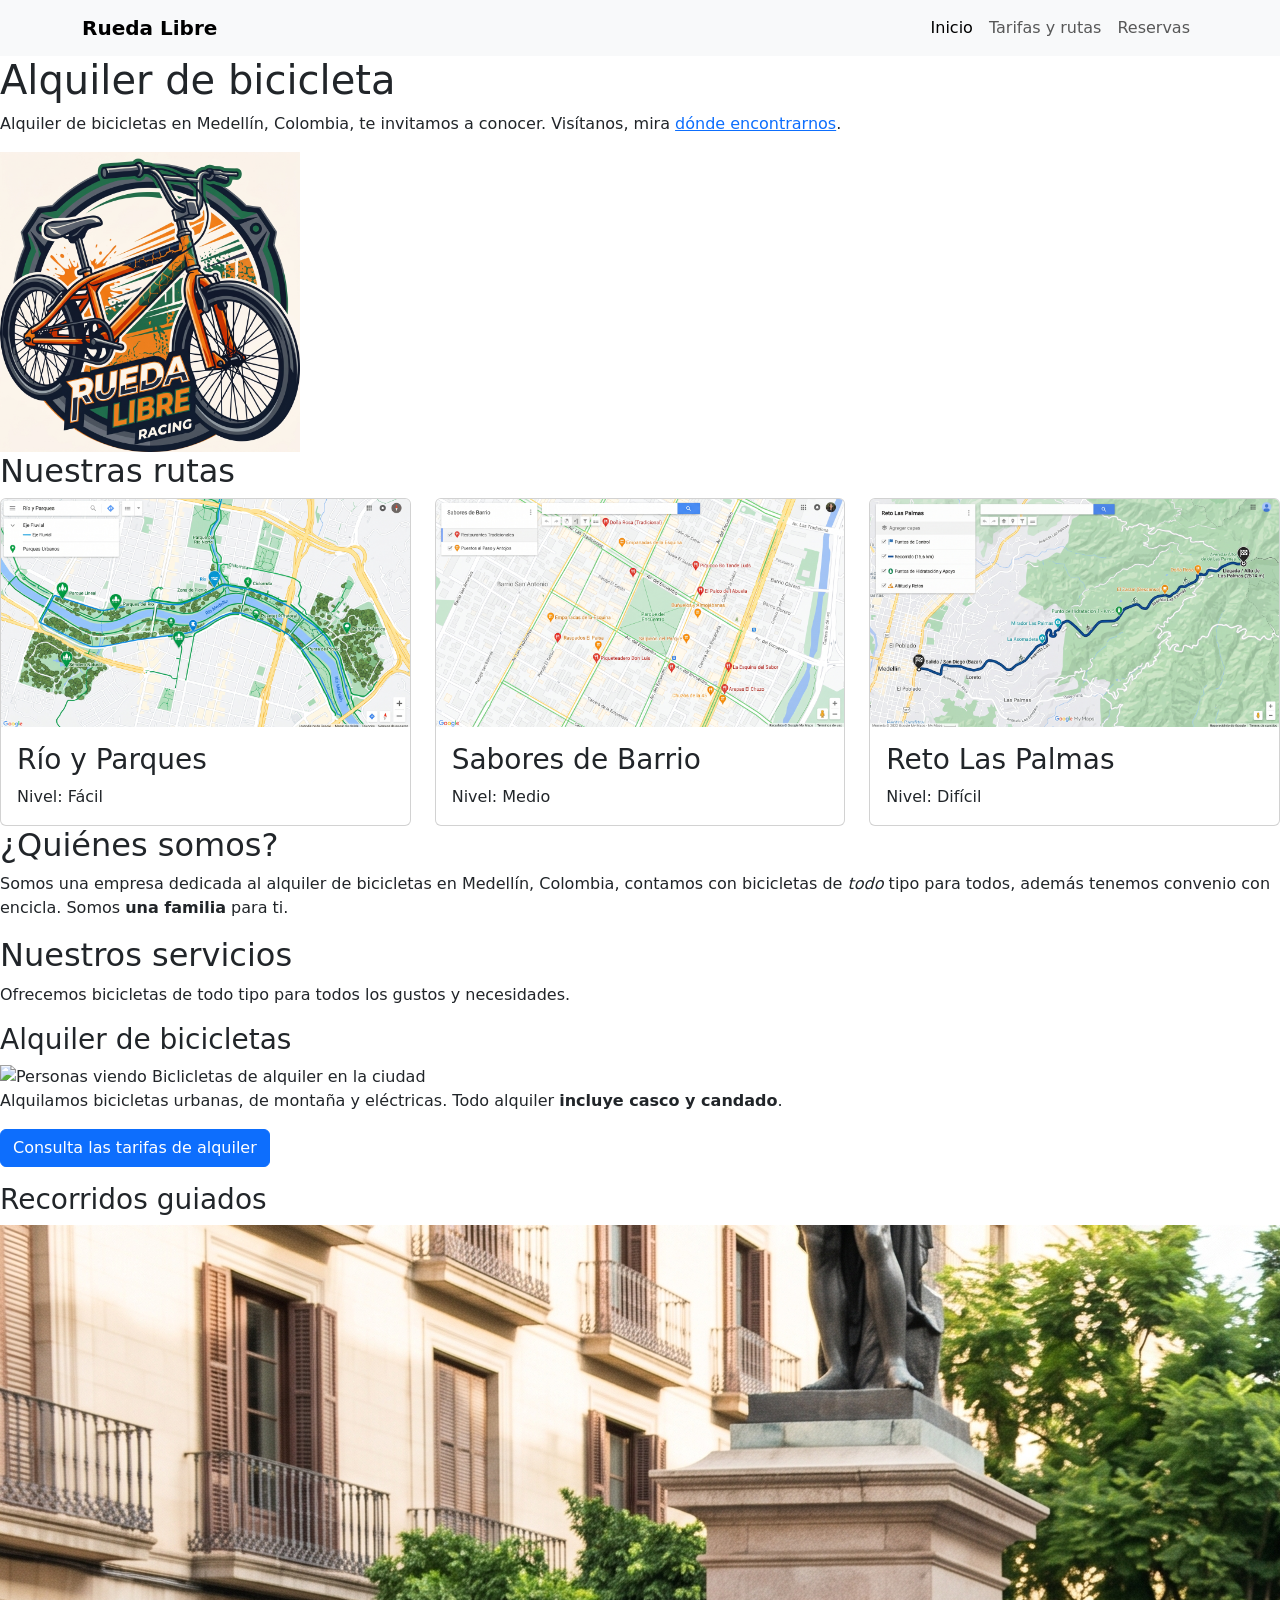
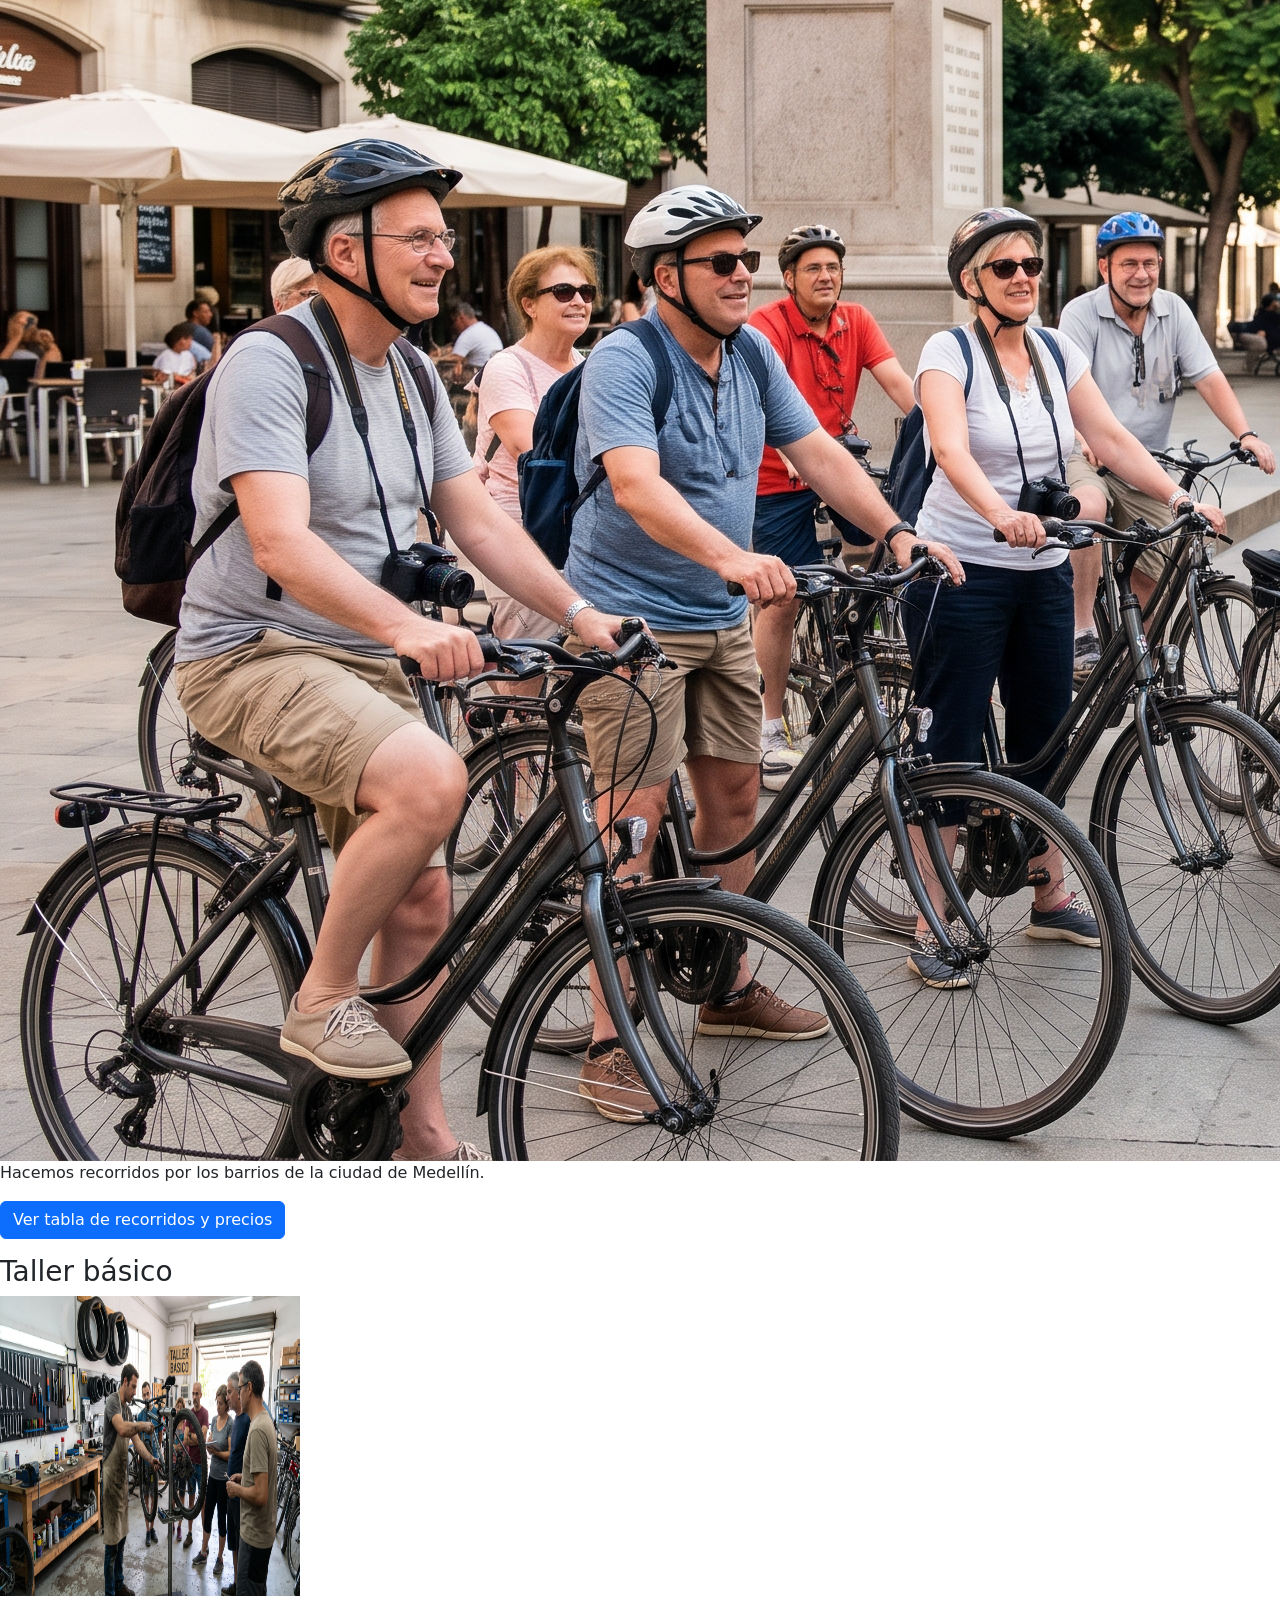
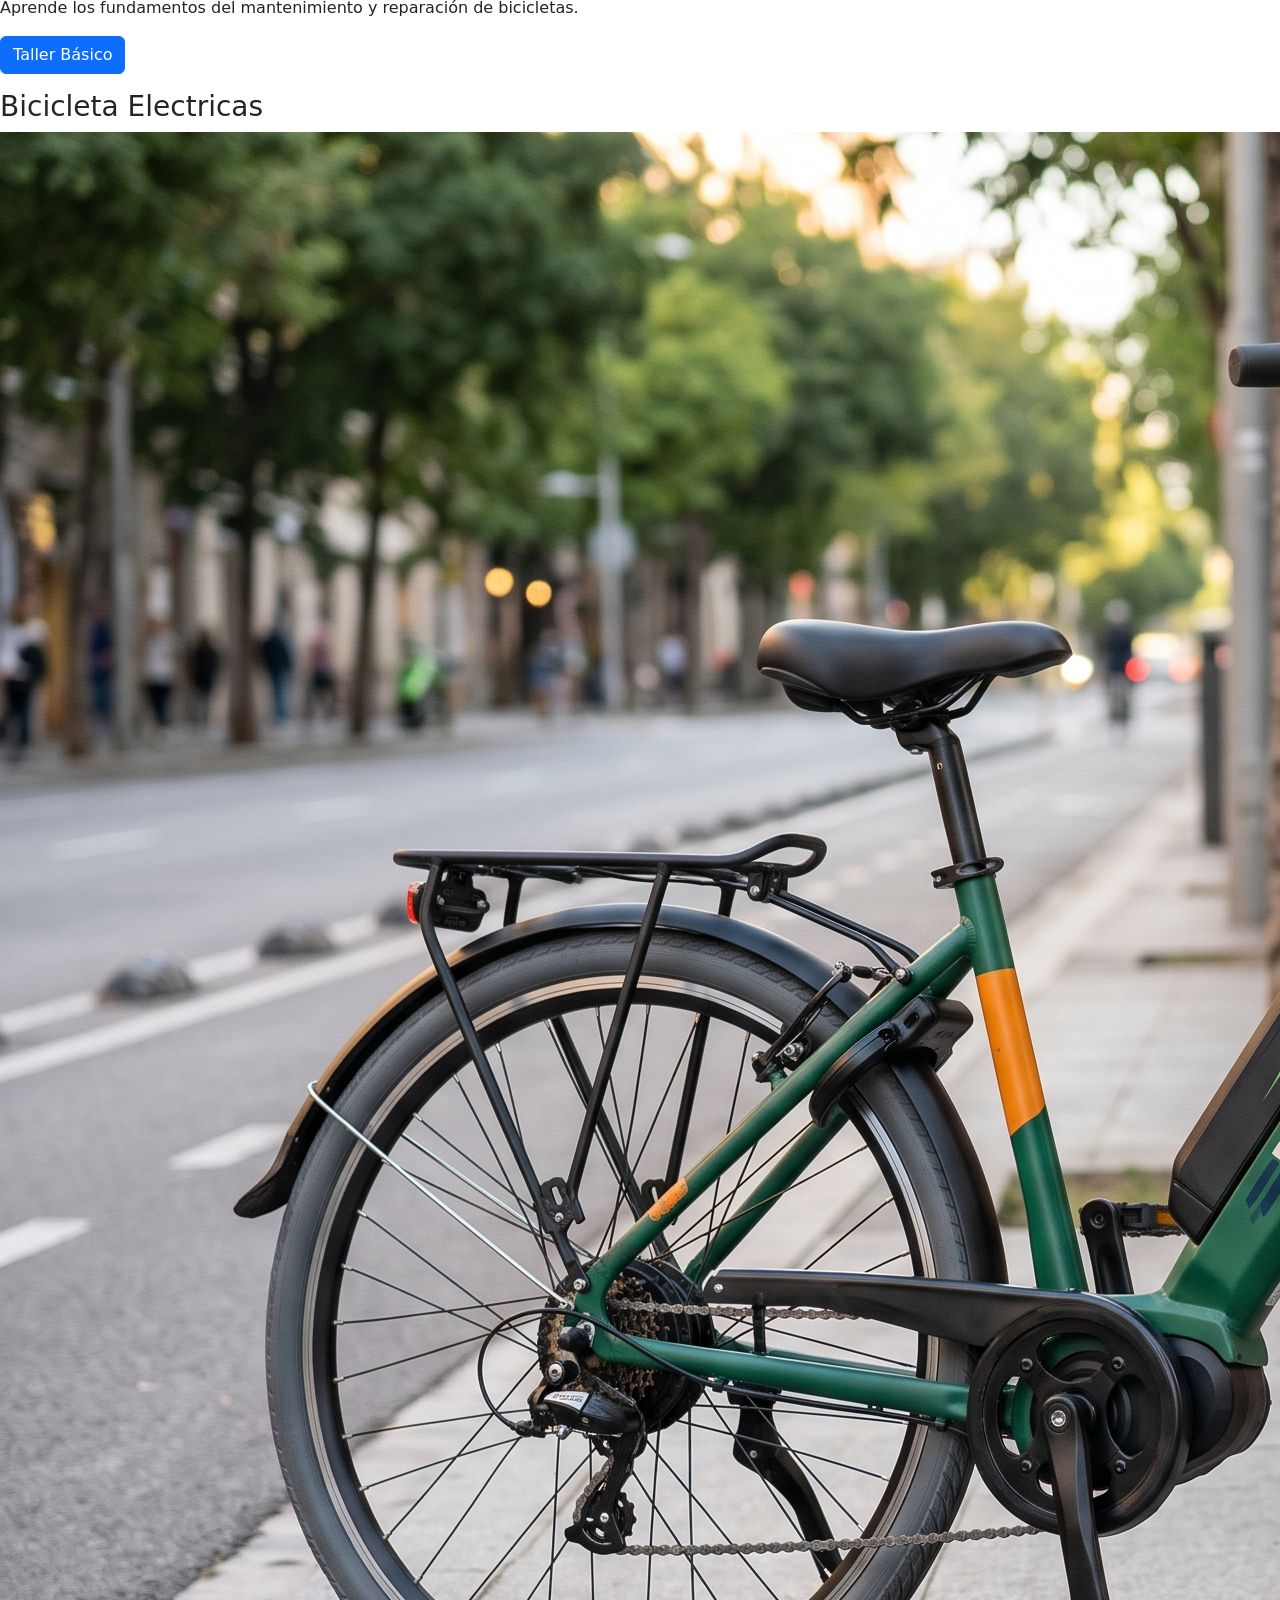
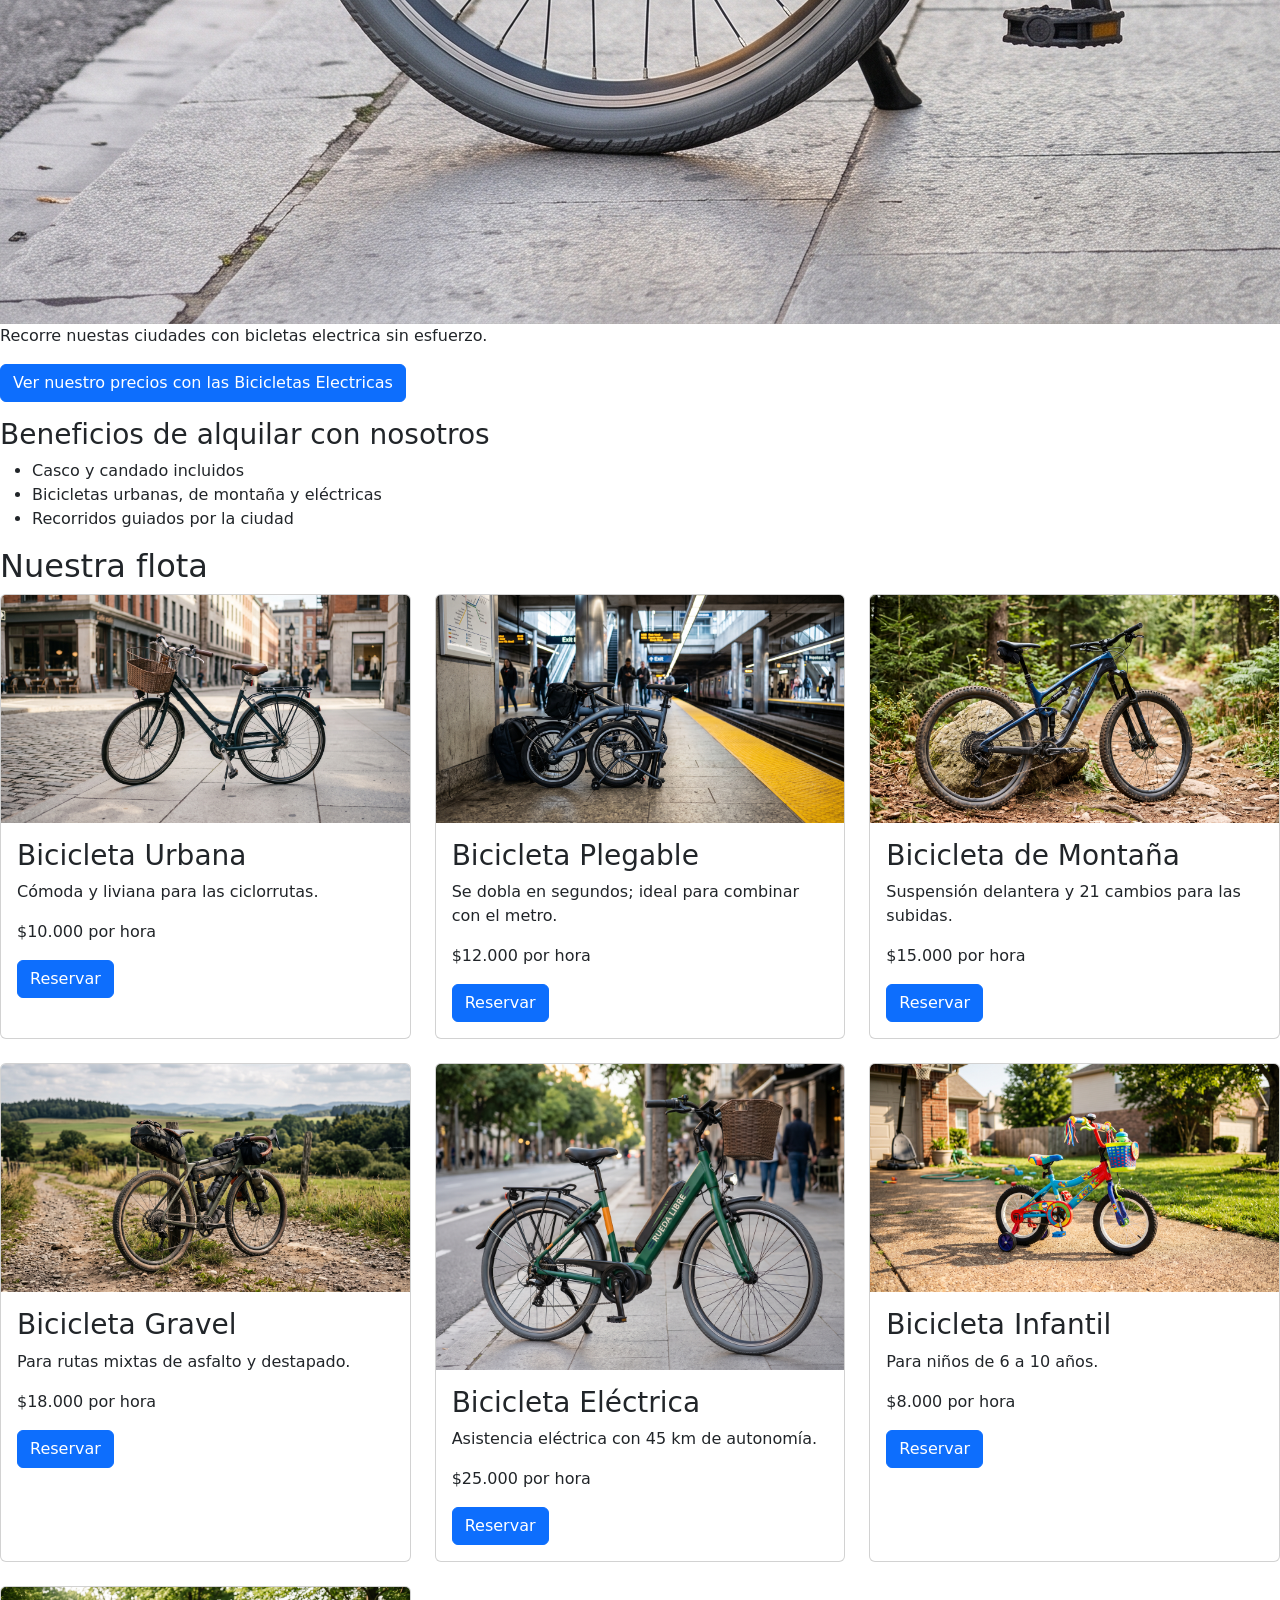
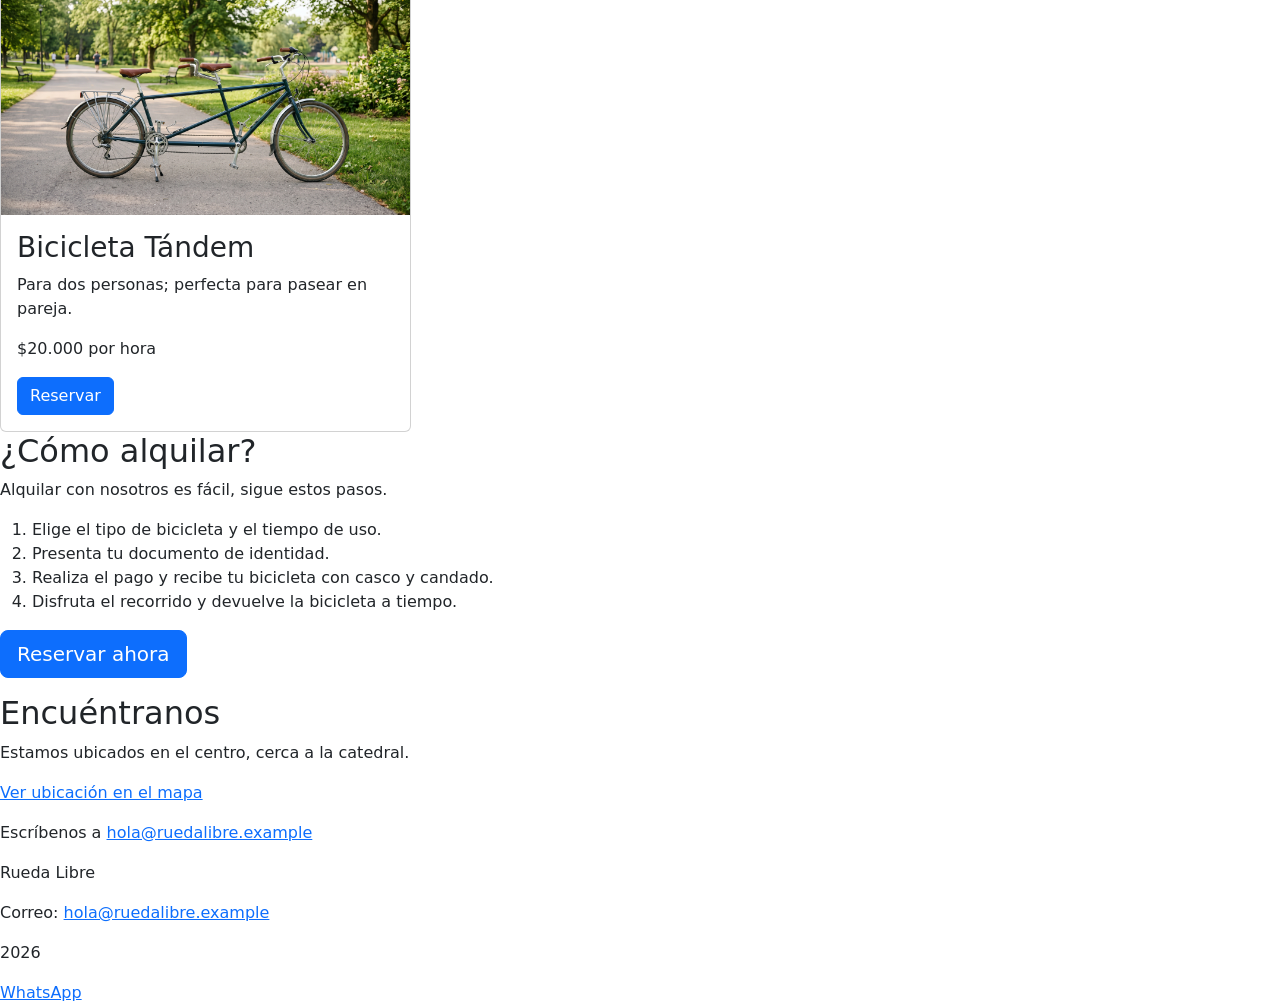
==== commit adb7afdd: "fix: "Se realiza correcion en las tarjetas se coloca la class="col"  y "row-cols" que me faltaban, t" ====
--- a/rueda-libre-v1/index.html
+++ b/rueda-libre-v1/index.html
@@ -85,24 +85,36 @@
 
       <section>
         <h2>Nuestras rutas</h2>
-        <div class="galeria">
-          <article class="tarjeta">
-            <img src="img/riosyparques.jpg" alt="Ruta Río y Parques" />
-            <h3>Río y Parques</h3>
-            <p>Nivel: Fácil</p>
-          </article>
-
-          <article class="tarjeta">
-            <img src="img/sabores-de-barrio.jpg" alt="Ruta Sabores de Barrio" />
-            <h3>Sabores de Barrio</h3>
-            <p>Nivel: Medio</p>
-          </article>
-
-          <article class="tarjeta">
-            <img src="img/retolaspalmas.jpg" alt="Ruta Reto Las Palmas" />
-            <h3>Reto Las Palmas</h3>
-            <p>Nivel: Difícil</p>
-          </article>
+        <div class="row row-cols-1 row-cols-md-2 row-cols-xl-3 g-4">
+          <div class="col">
+            <article class="card h-100">
+              <img src="img/riosyparques.jpg" class="card-img-top" alt="Ruta Río y Parques" />
+              <div class="card-body">
+                <h3 class="card-title">Río y Parques</h3>
+                <p class="card-text">Nivel: Fácil</p>
+              </div>
+            </article>
+          </div>
+
+          <div class="col">
+            <article class="card h-100">
+              <img src="img/sabores-de-barrio.jpg" class="card-img-top" alt="Ruta Sabores de Barrio" />
+              <div class="card-body">
+                <h3 class="card-title">Sabores de Barrio</h3>
+                <p class="card-text">Nivel: Medio</p>
+              </div>
+            </article>
+          </div>
+
+          <div class="col">
+            <article class="card h-100">
+              <img src="img/retolaspalmas.jpg" class="card-img-top" alt="Ruta Reto Las Palmas" />
+              <div class="card-body">
+                <h3 class="card-title">Reto Las Palmas</h3>
+                <p class="card-text">Nivel: Difícil</p>
+              </div>
+            </article>
+          </div>
         </div>
       </section>
 
@@ -196,8 +208,9 @@
 
       <section>
         <h2>Nuestra flota</h2>
-        <div class="row row-cols-1 row-cols-md-3 g-4">
-          <article class="card h-100">
+        <div class="row row-cols-1 row-cols-md-2 row-cols-xl-3 g-4">
+          <div class="col">
+<article class="card h-100">
             <img
               src="img/bicicletaurbana.jpg"
               class="card-img-top"
@@ -212,6 +225,7 @@
               >
             </div>
           </article>
+          </div>
 
           <div class="col">
             <article class="card h-100">
@@ -233,7 +247,8 @@
             </article>
           </div>
 
-          <article class="card h-100">
+          <div class="col">
+<article class="card h-100">
             <img
               src="img/bicicletademontana.jpg"
               class="card-img-top"
@@ -251,7 +266,12 @@
             </div>
           </article>
 
-          <article class="card h-100">
+          </div>
+
+
+                  
+          <div class="col">
+<article class="card h-100">
             <img
               src="img/bicicleta-gravel.jpg"
               class="card-img-top"
@@ -266,8 +286,10 @@
               >
             </div>
           </article>
-
-          <article class="card h-100">
+          </div>
+
+          <div class="col">
+<article class="card h-100">
             <img
               src="img/bicielectrica.jpg"
               class="card-img-top"
@@ -284,8 +306,10 @@
               >
             </div>
           </article>
-
-          <article class="card h-100">
+          </div>
+
+          <div class="col">
+<article class="card h-100">
             <img
               src="img/infantil.jpg"
               class="card-img-top"
@@ -300,8 +324,10 @@
               >
             </div>
           </article>
-
-          <article class="card h-100">
+          </div>
+
+          <div class="col">
+<article class="card h-100">
             <img
               src="img/tandem.jpg"
               class="card-img-top"
@@ -318,6 +344,7 @@
               >
             </div>
           </article>
+          </div>
         </div>
       </section>
 
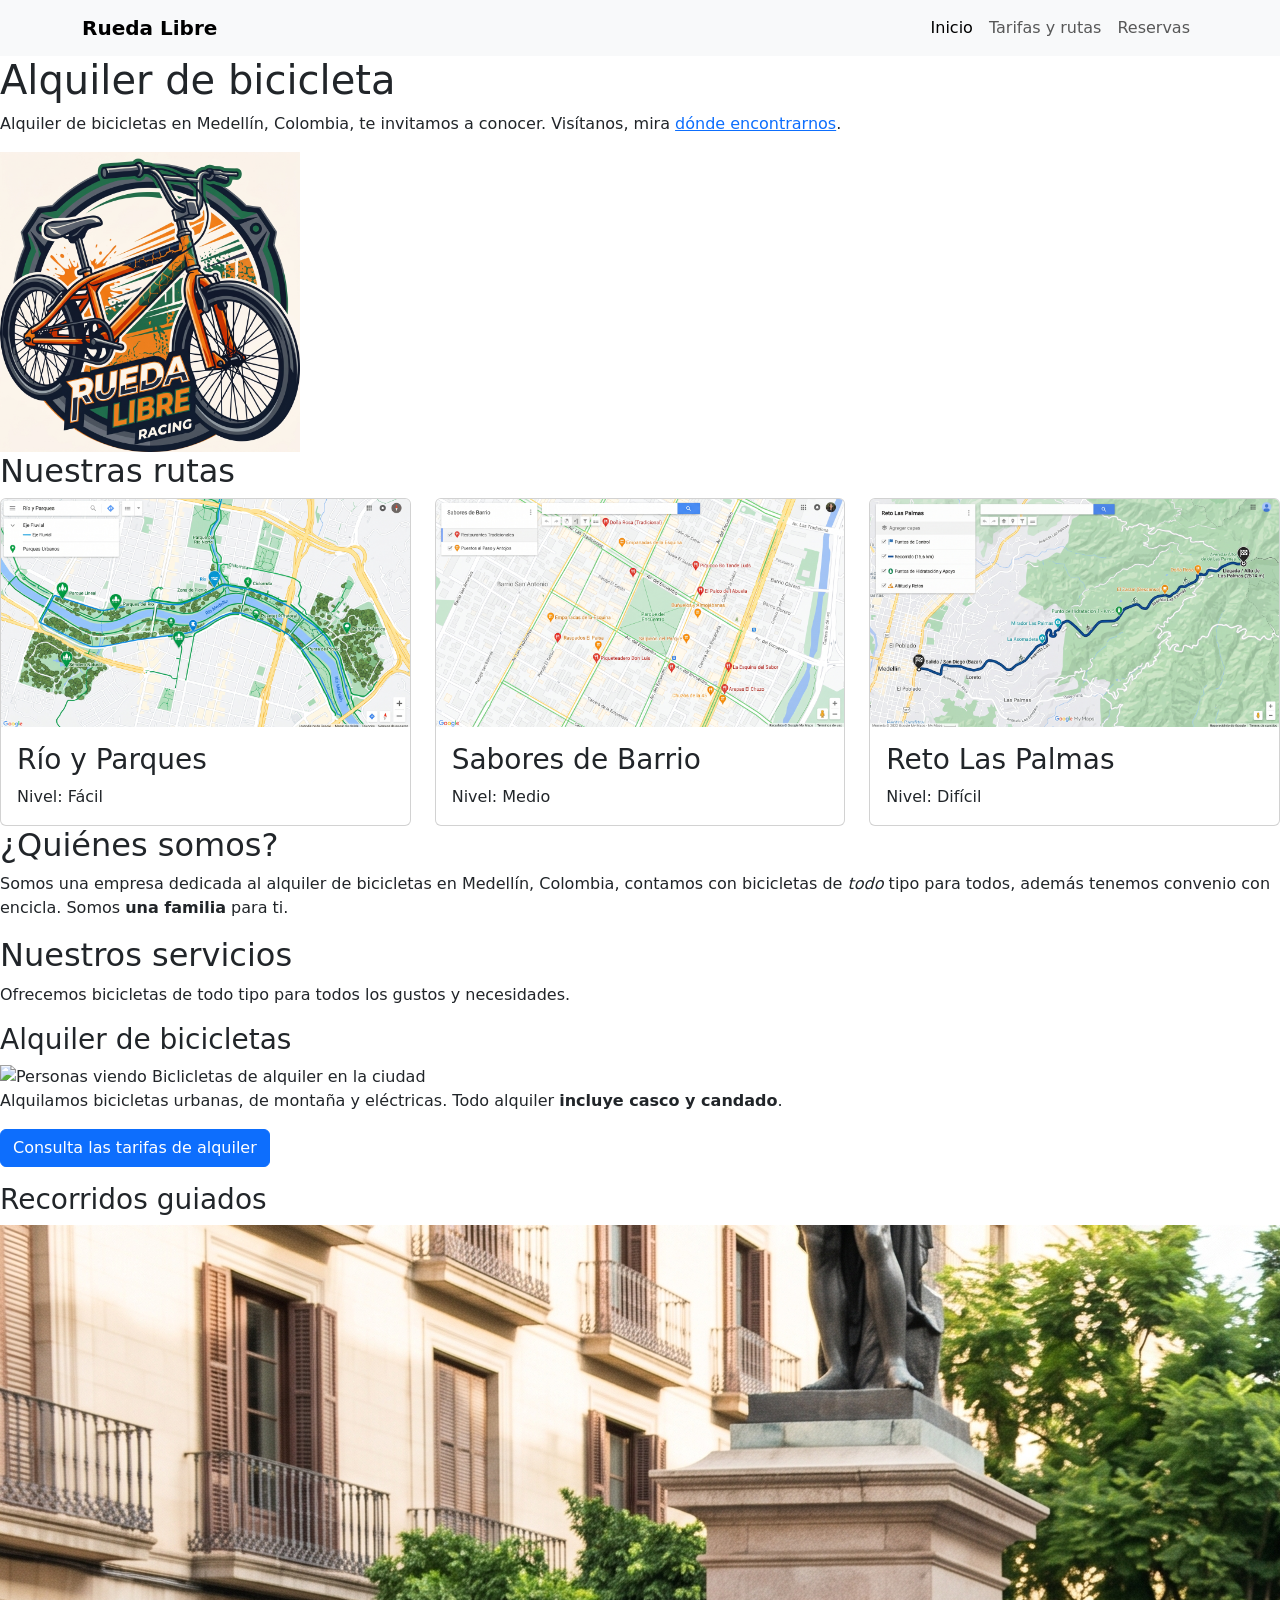
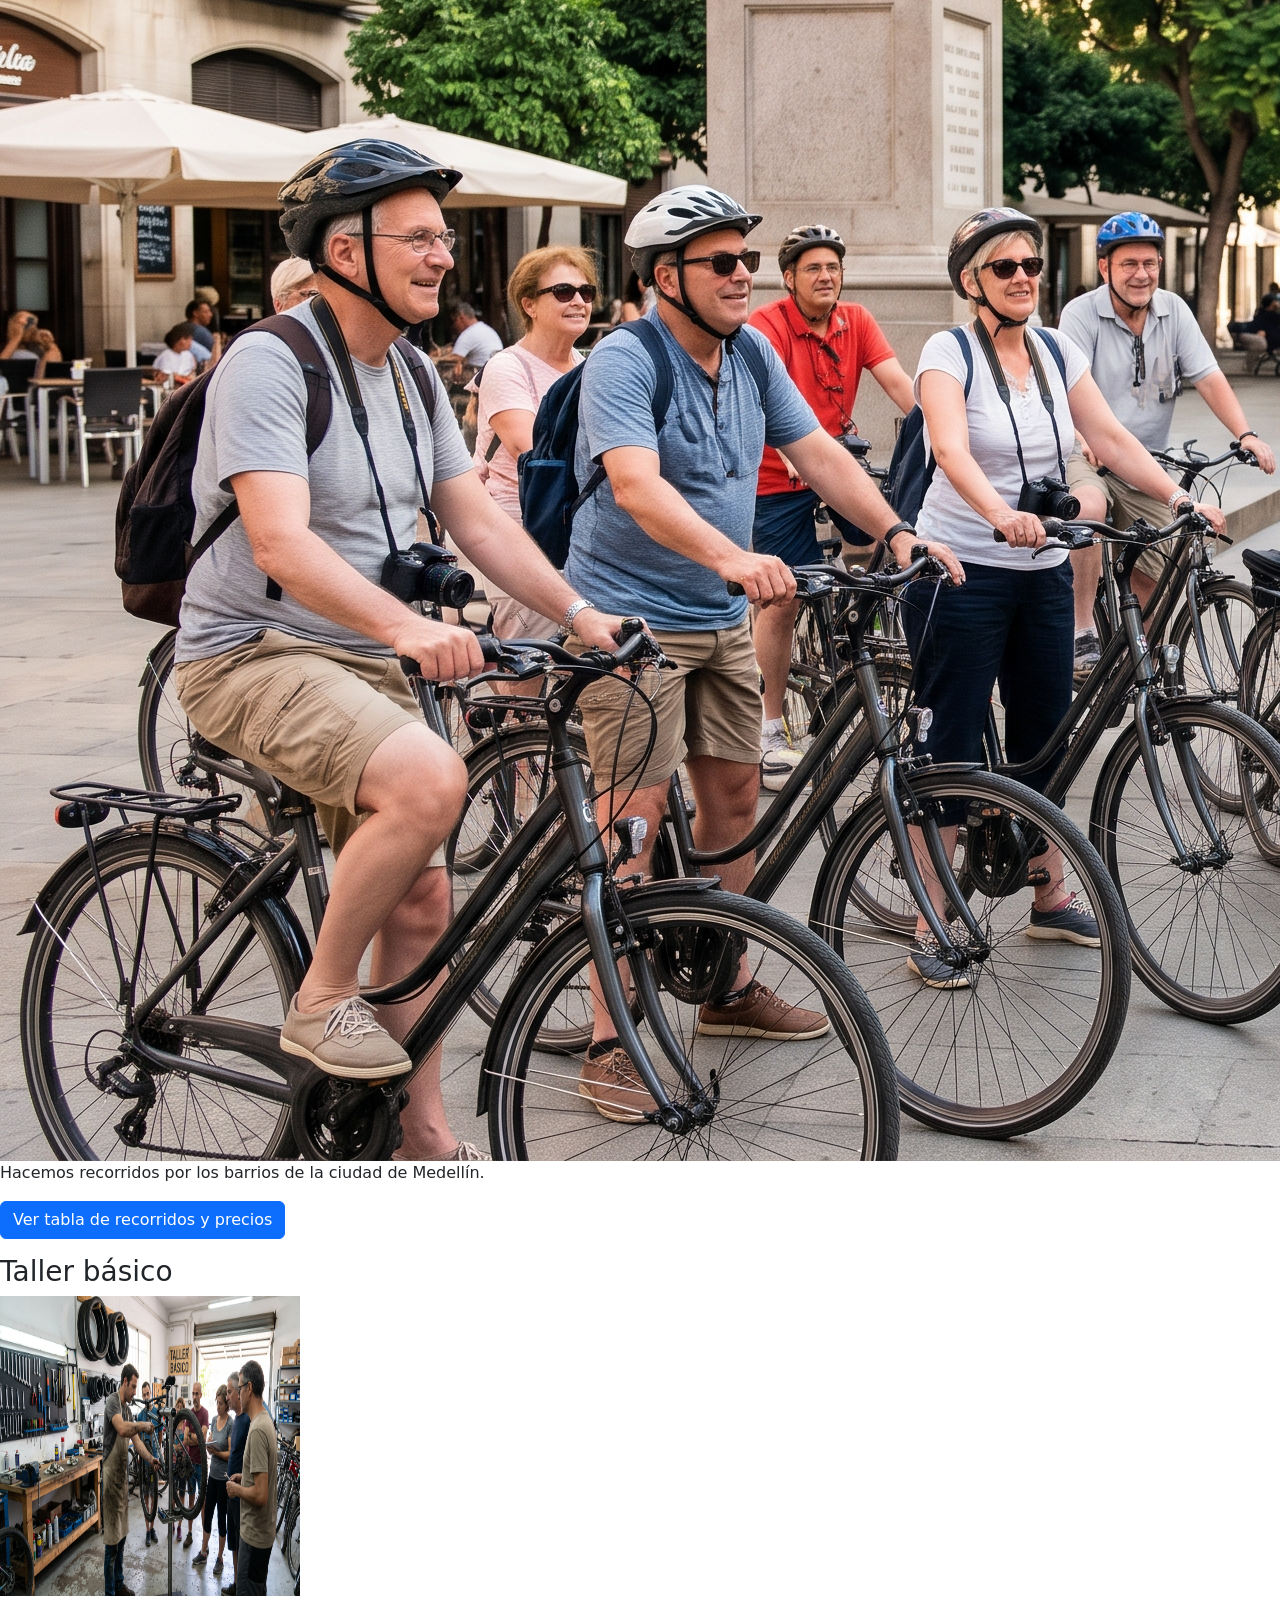
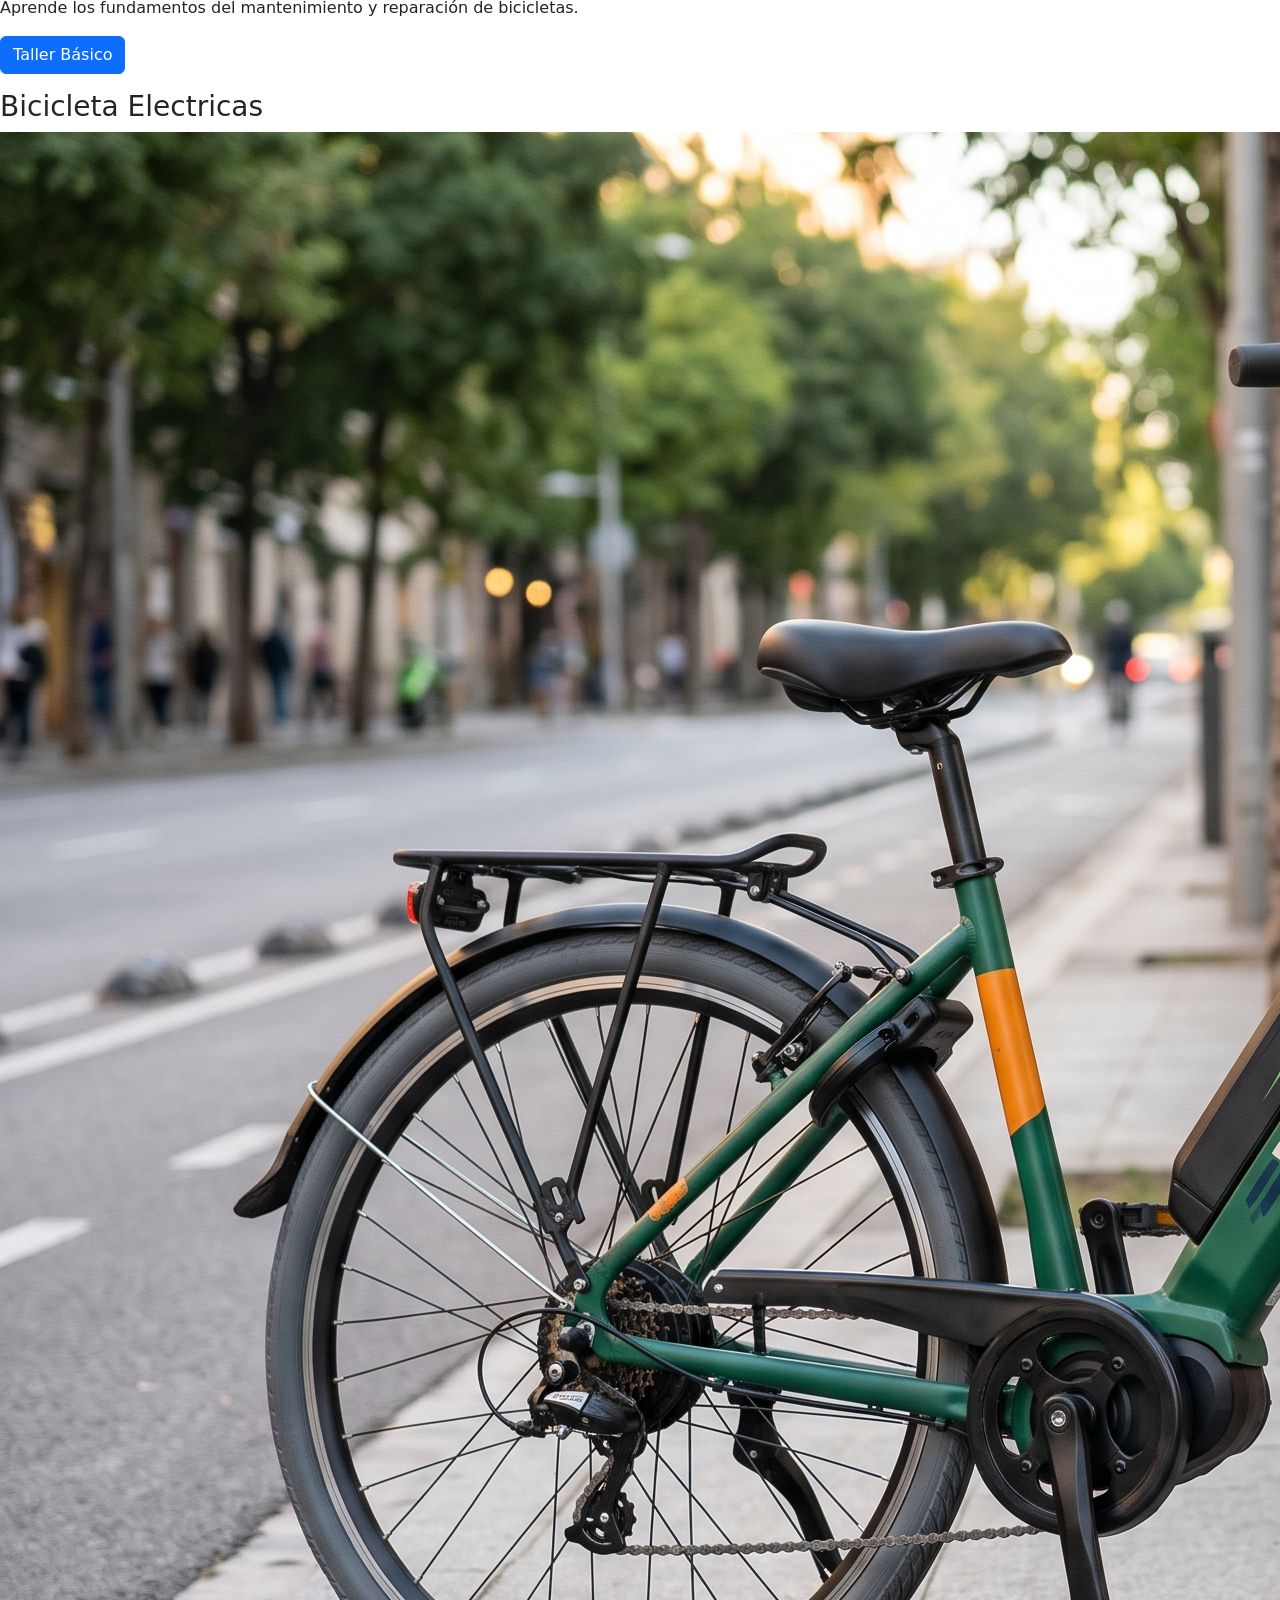
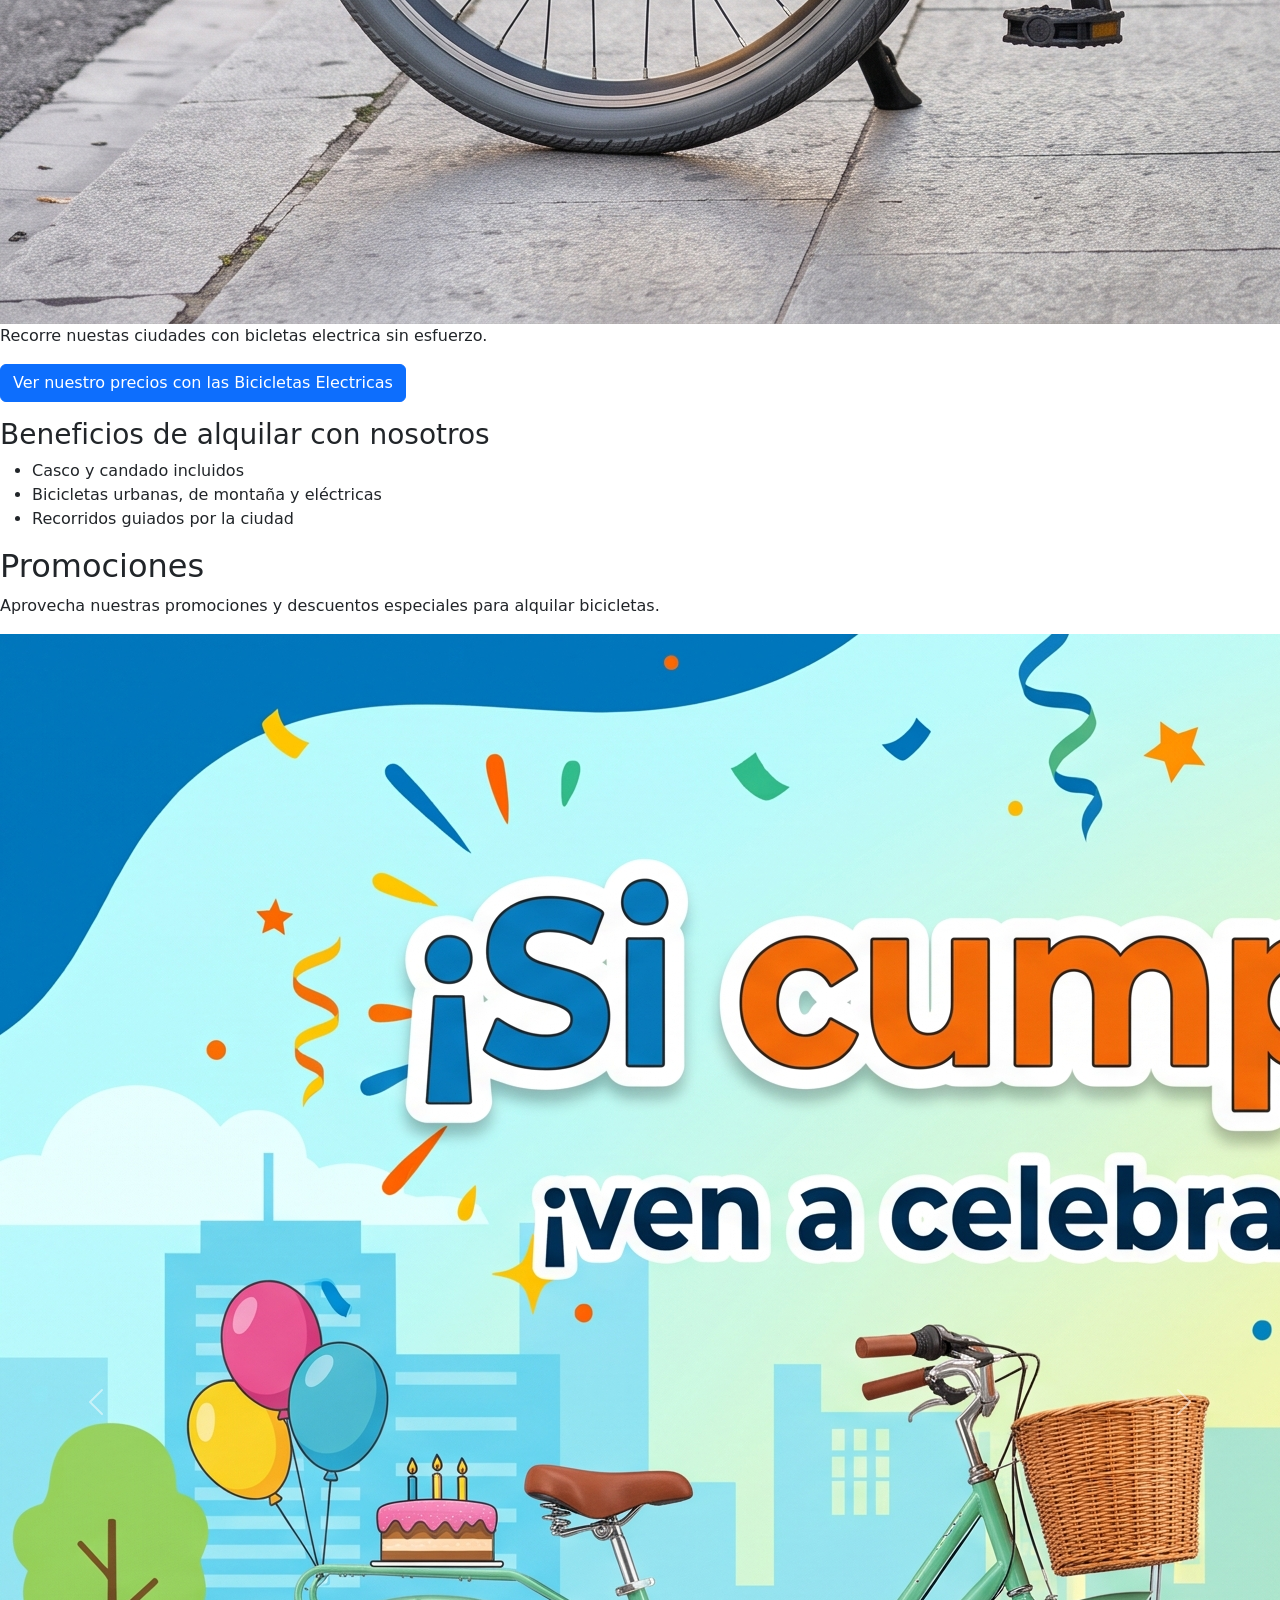
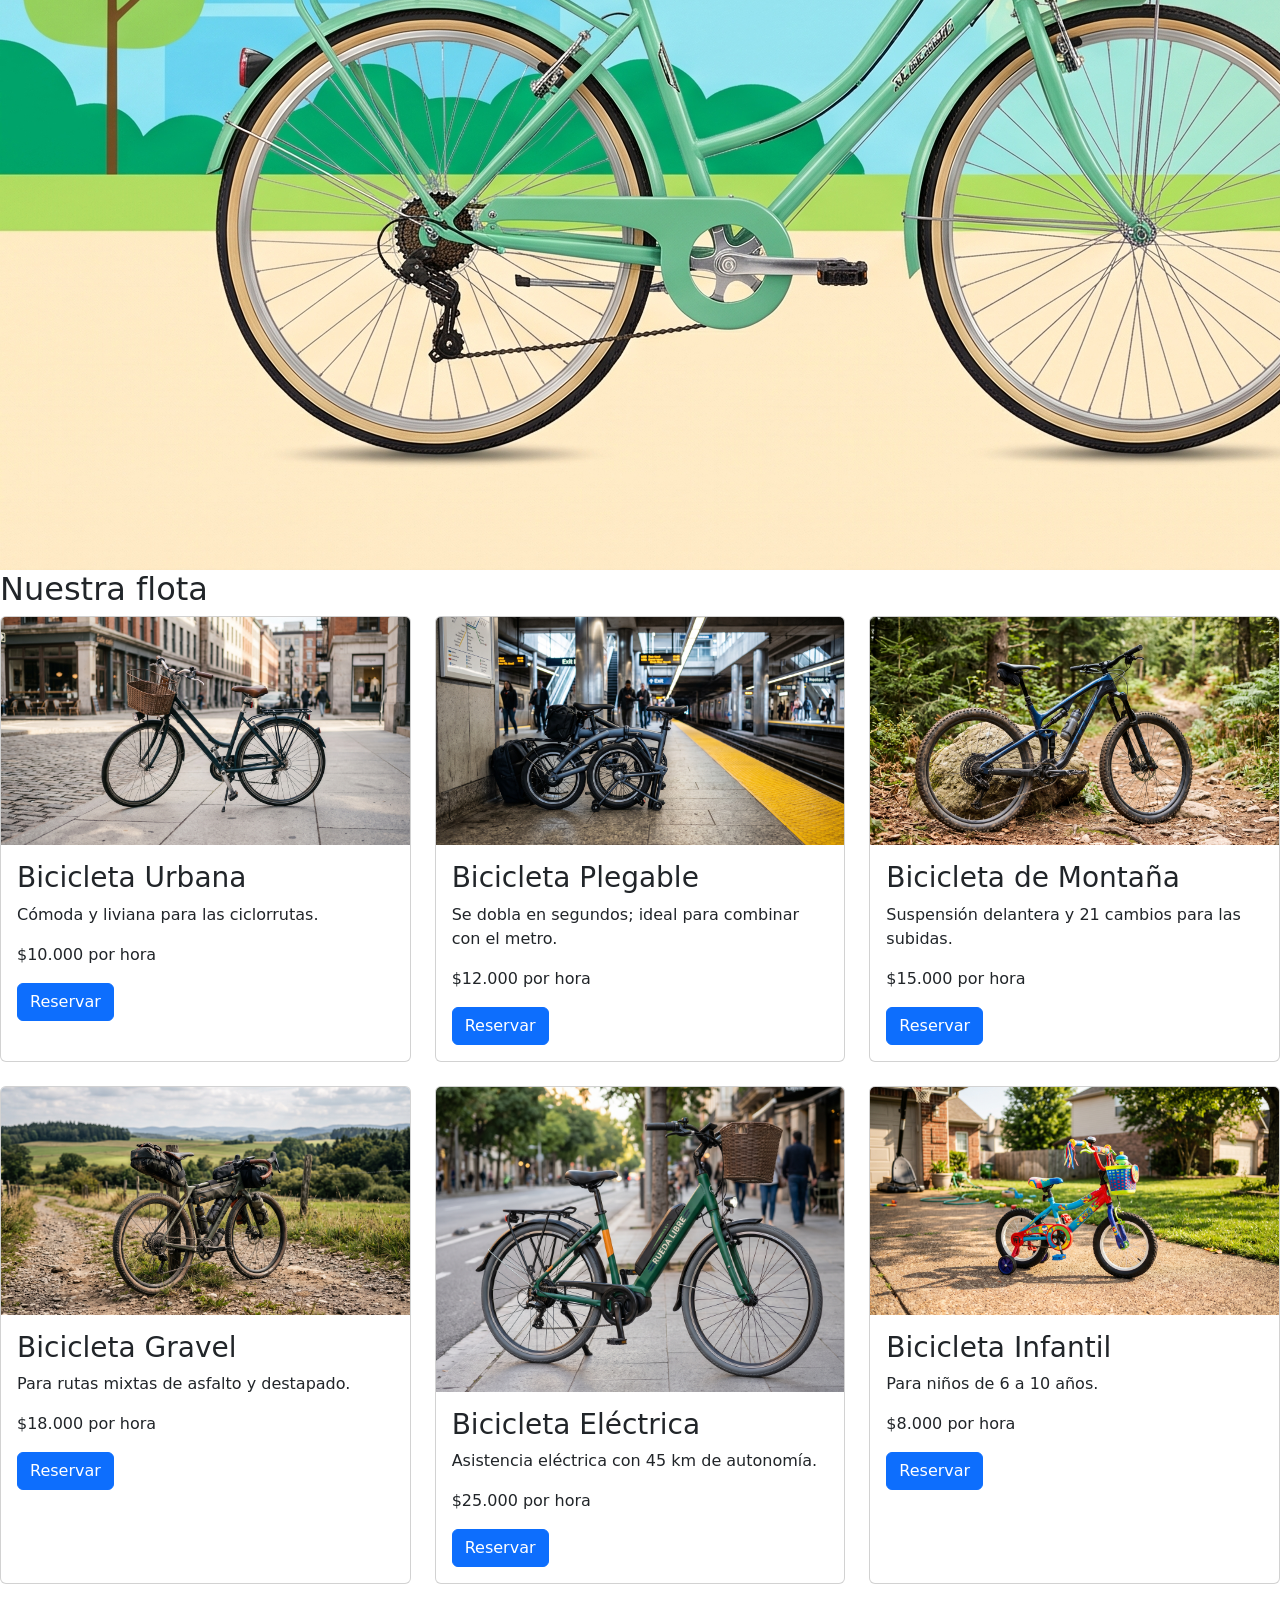
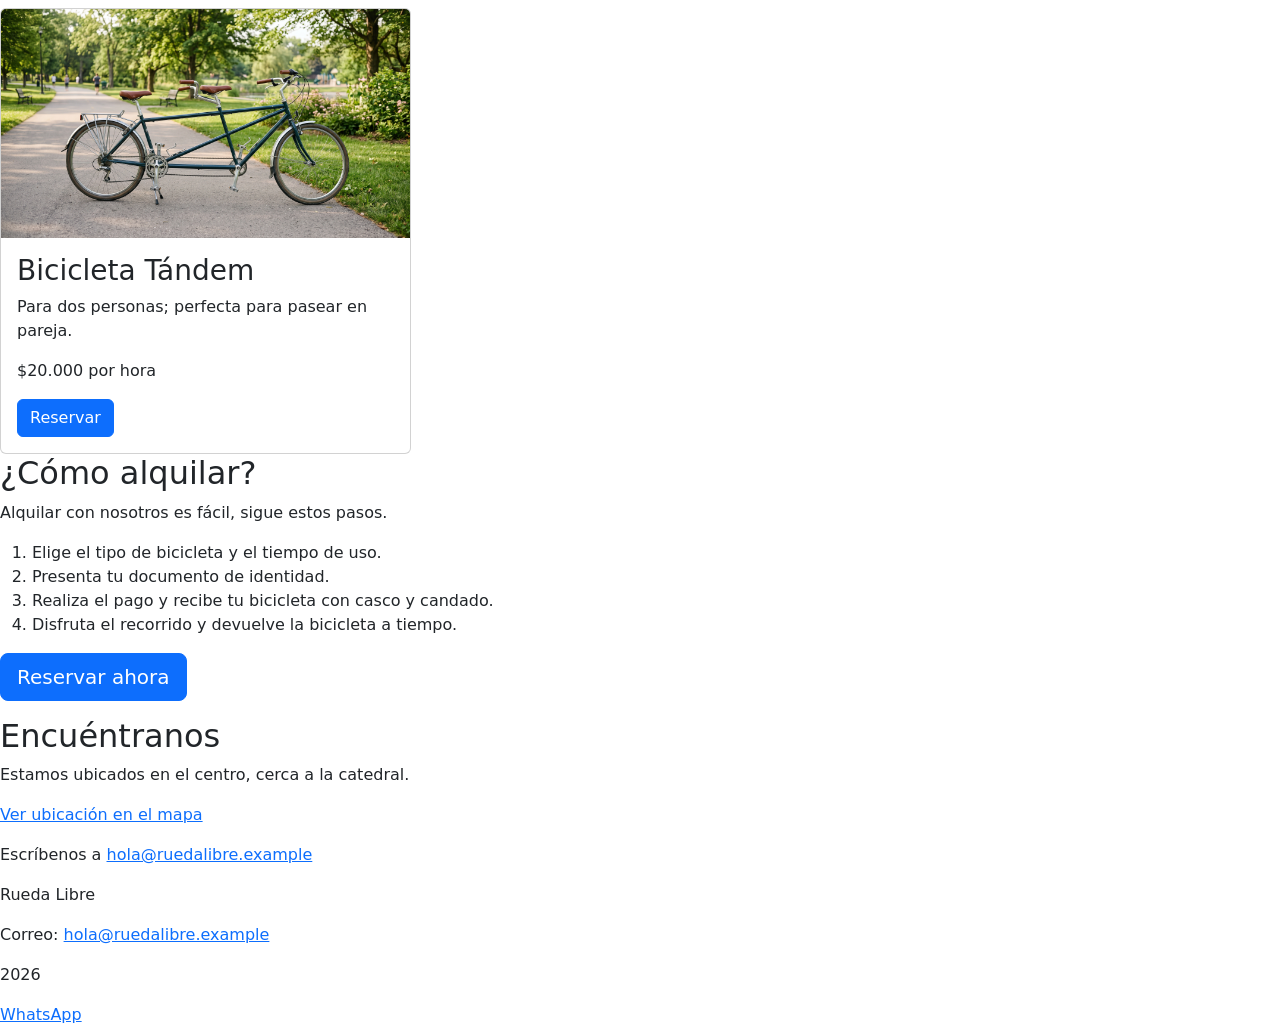
==== commit de9b462f: "feat: "Se agrega el carrucel"" ====
--- a/rueda-libre-v1/index.html
+++ b/rueda-libre-v1/index.html
@@ -207,6 +207,38 @@
       </section>
 
       <section>
+  
+        <h2>Promociones</h2>
+        <p>
+          Aprovecha nuestras promociones y descuentos especiales para alquilar
+          bicicletas.
+        </p>
+
+        <div id="carouselExample" class="carousel slide">
+  <div class="carousel-inner">
+    <div class="carousel-item active">
+      <img src="img/bicicumple.jpg" class="d-block w-60" alt="promoción cumpleaños" />
+    </div>
+    <div class="carousel-item">
+      <img src="img/bicimartes.jpg" class="d-block w-60" alt="promoción martes" />
+    </div>
+    <div class="carousel-item">
+      <img src="img/descuentosbici.jpg" class="d-block w-60" alt="promoción descuentos" />
+    </div>
+  </div>
+  <button class="carousel-control-prev" type="button" data-bs-target="#carouselExample" data-bs-slide="prev">
+    <span class="carousel-control-prev-icon" aria-hidden="true"></span>
+    <span class="visually-hidden">Anterior</span>
+  </button>
+  <button class="carousel-control-next" type="button" data-bs-target="#carouselExample" data-bs-slide="next">
+    <span class="carousel-control-next-icon" aria-hidden="true"></span>
+    <span class="visually-hidden">Siguiente</span>
+  </button>
+</div>
+      </section>
+
+
+      <section>
         <h2>Nuestra flota</h2>
         <div class="row row-cols-1 row-cols-md-2 row-cols-xl-3 g-4">
           <div class="col">
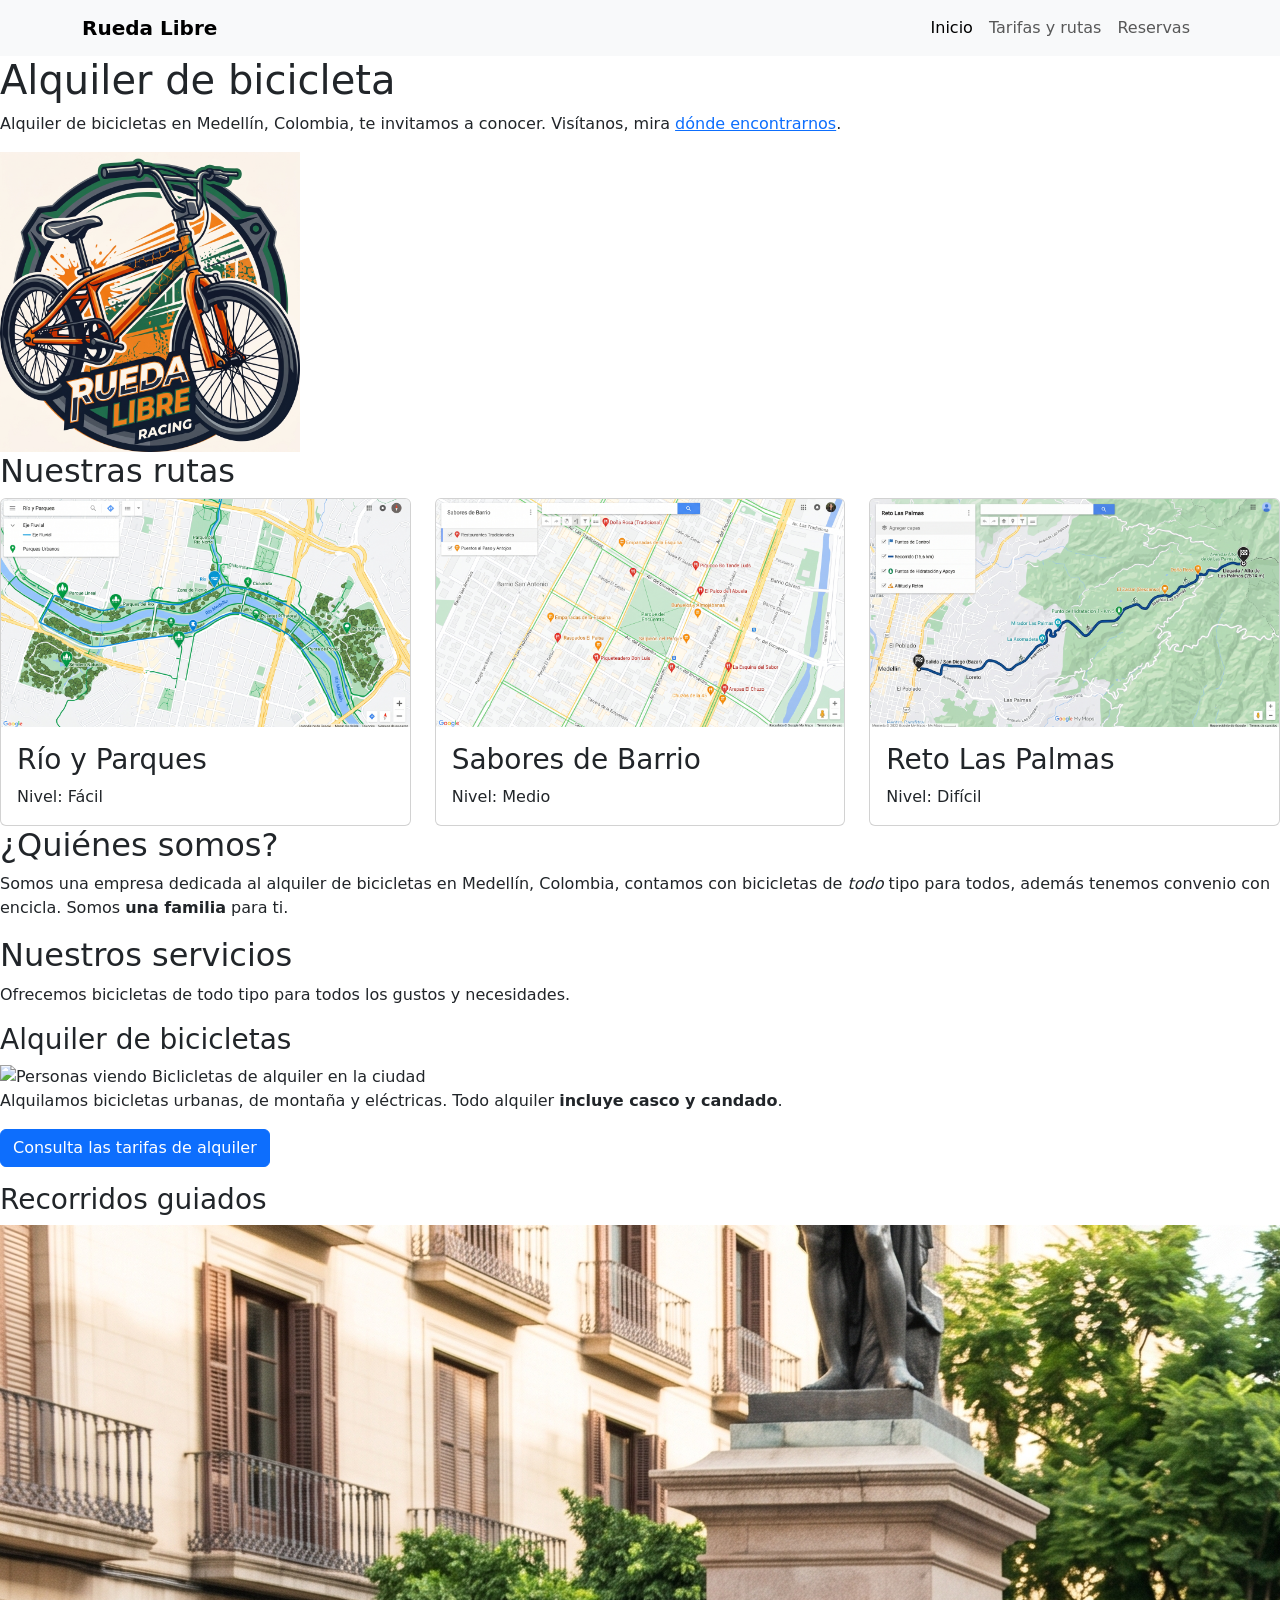
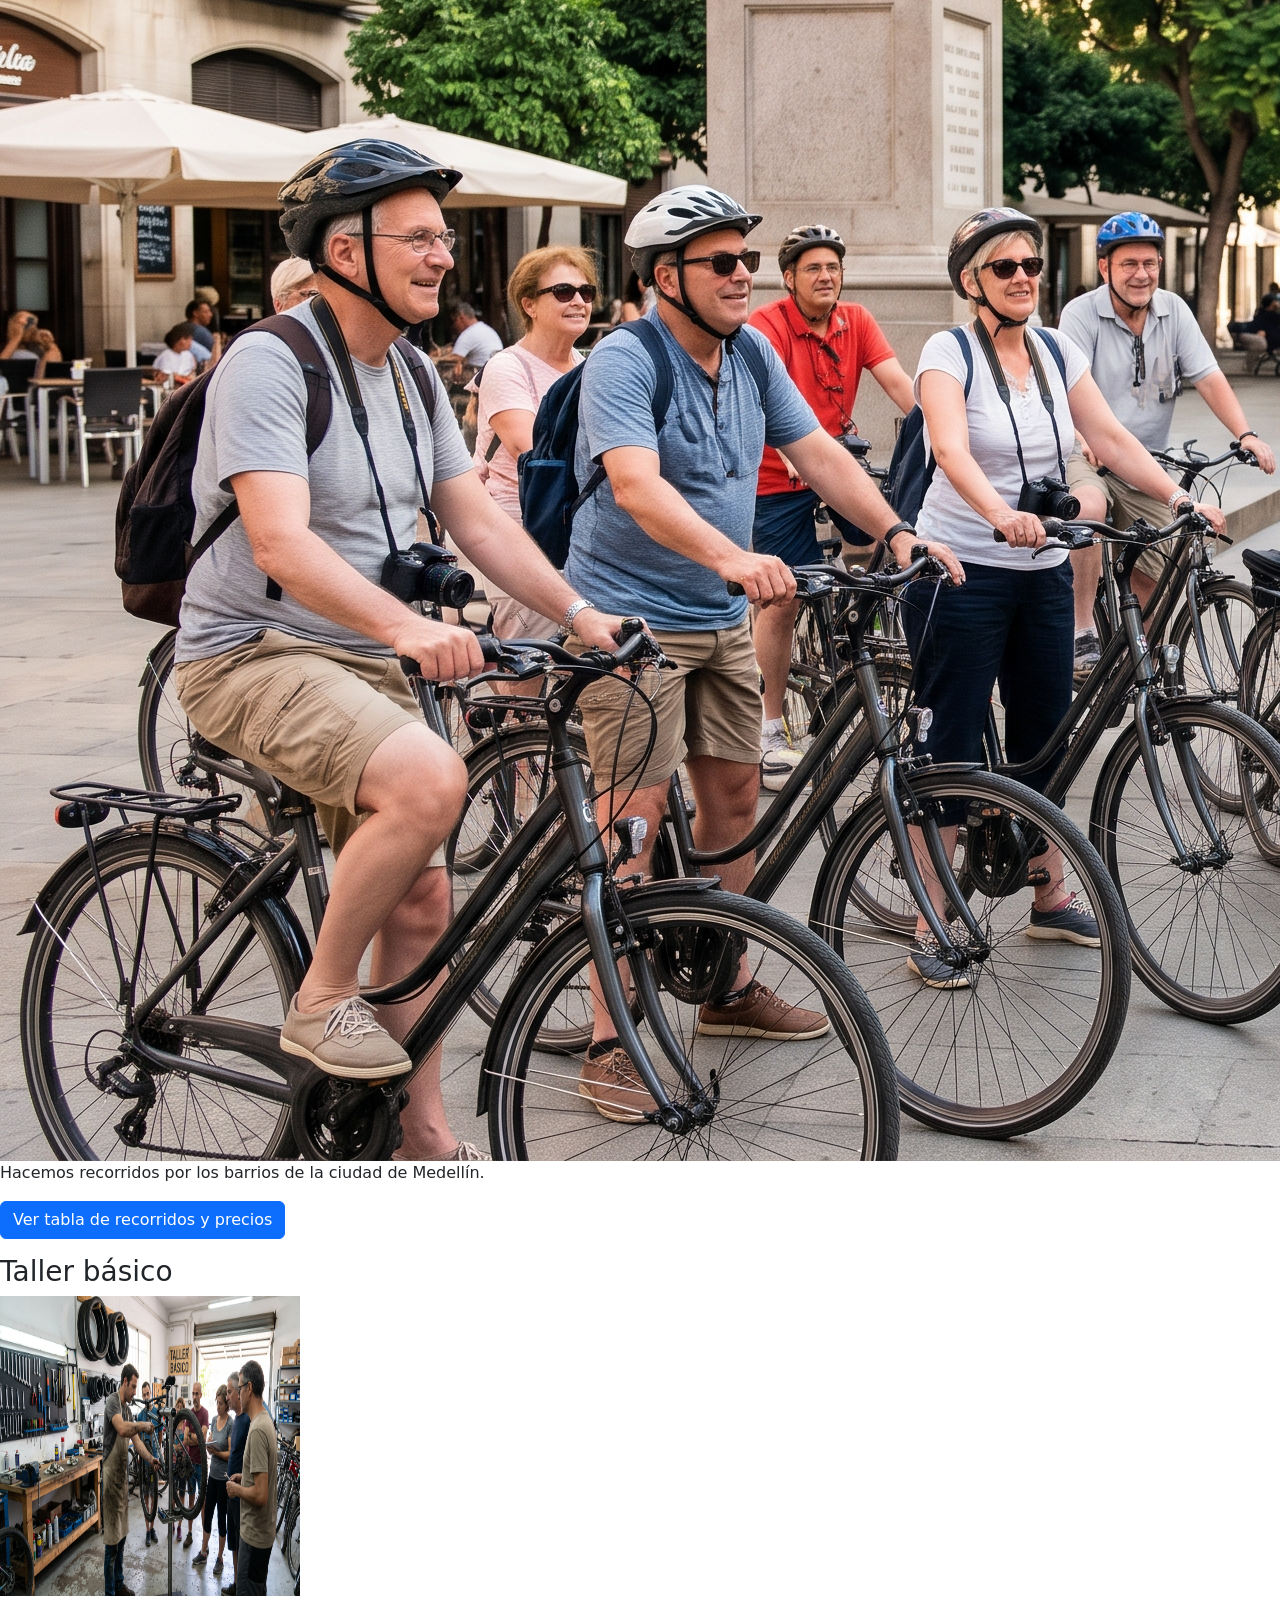
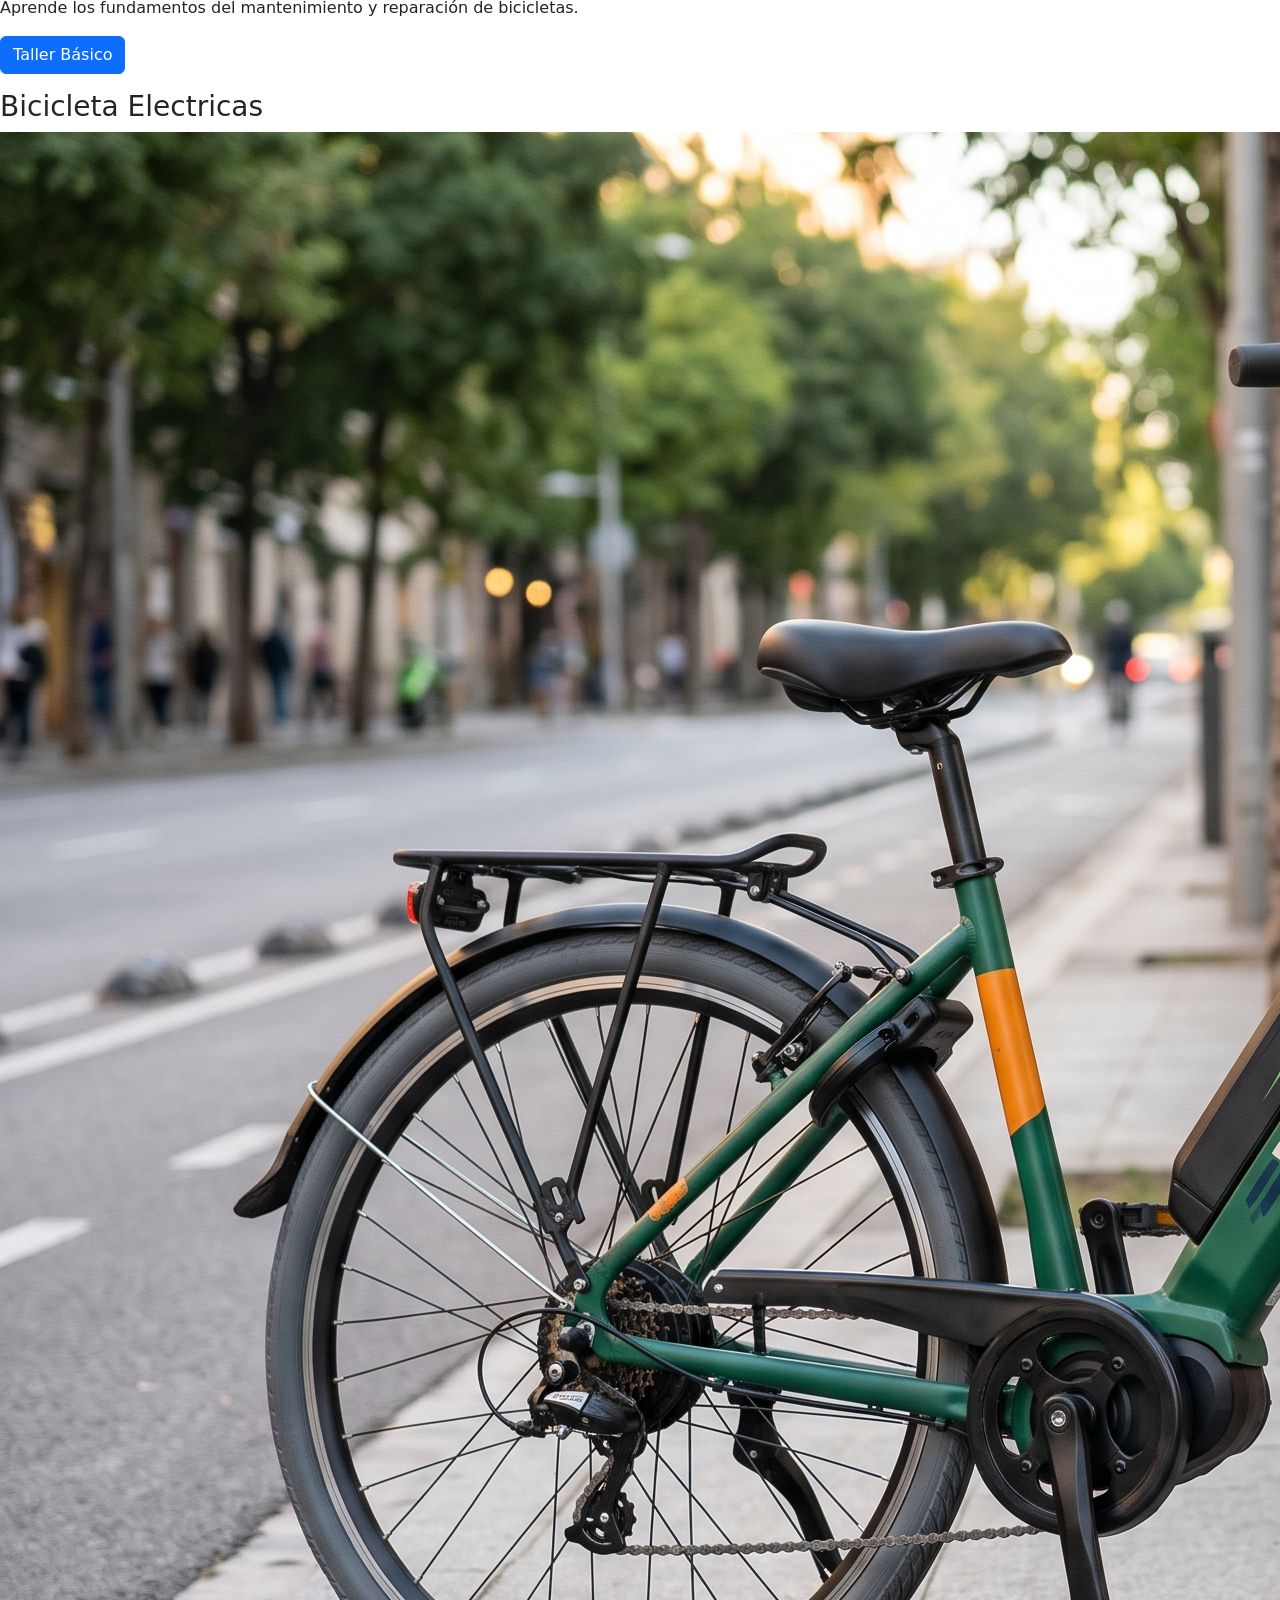
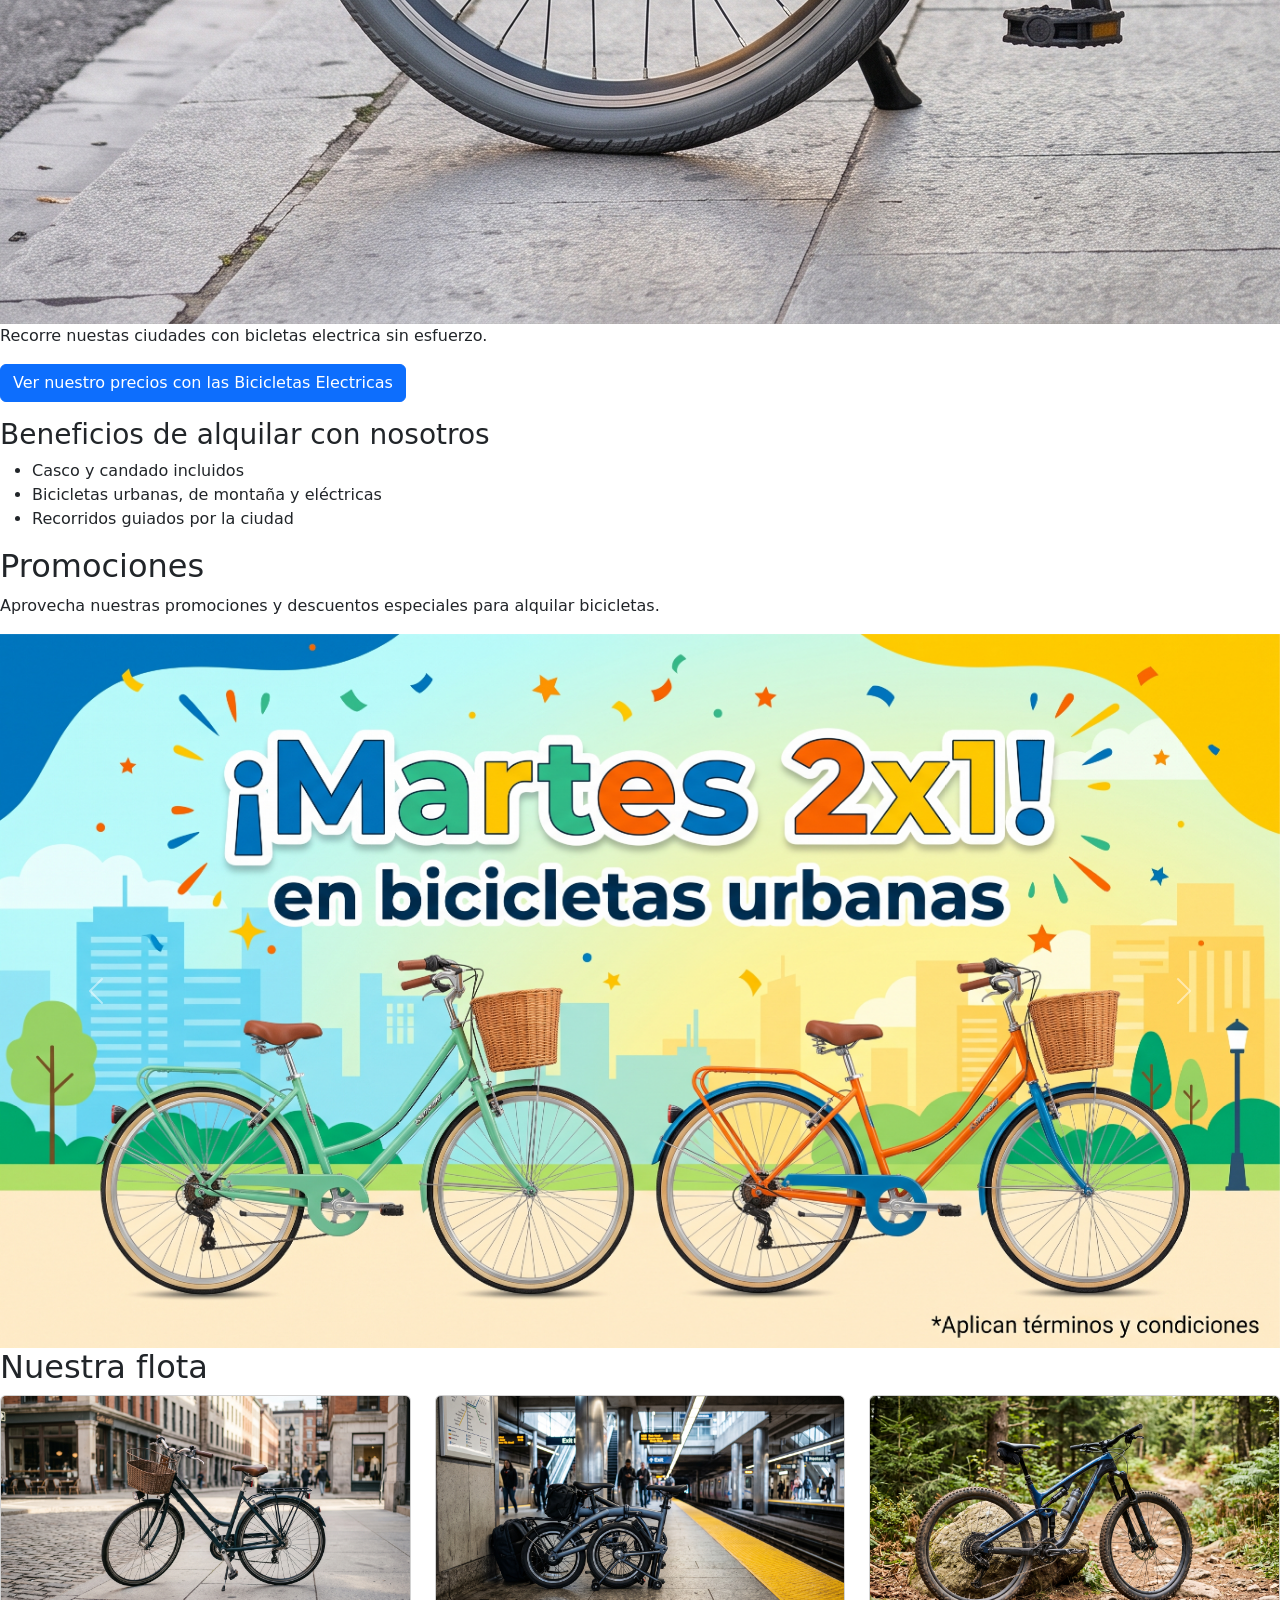
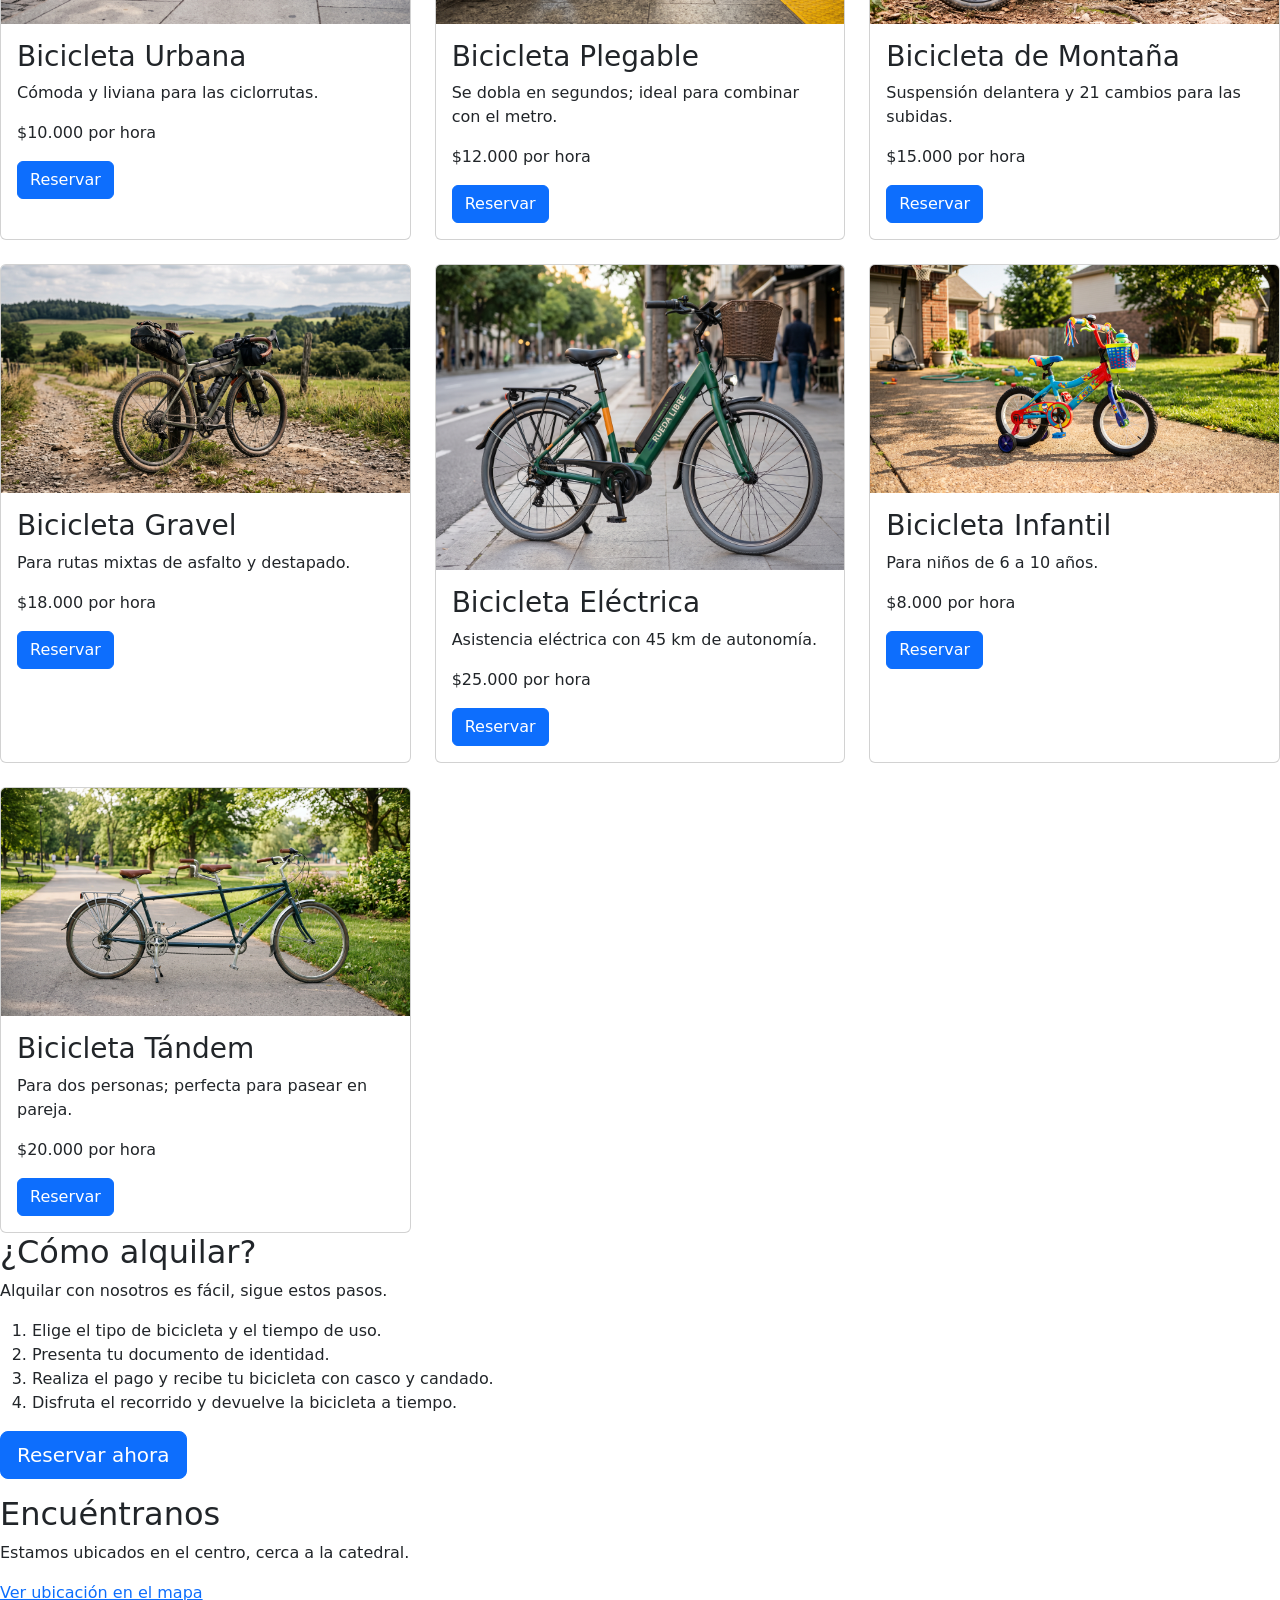
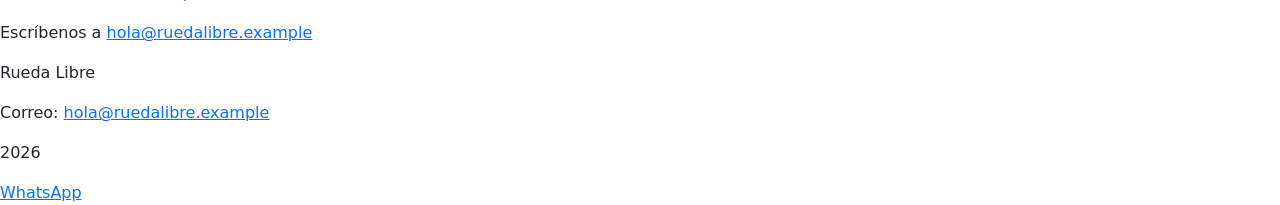
==== commit 493139d9: "fix: Se organizar carrucel nuevamente, tambien la clase "carousel slide"" ====
--- a/rueda-libre-v1/index.html
+++ b/rueda-libre-v1/index.html
@@ -206,35 +206,36 @@
         </ul>
       </section>
 
-      <section>
-  
+
+  <section>
         <h2>Promociones</h2>
         <p>
           Aprovecha nuestras promociones y descuentos especiales para alquilar
           bicicletas.
         </p>
 
-        <div id="carouselExample" class="carousel slide">
-  <div class="carousel-inner">
-    <div class="carousel-item active">
-      <img src="img/bicicumple.jpg" class="d-block w-60" alt="promoción cumpleaños" />
-    </div>
-    <div class="carousel-item">
-      <img src="img/bicimartes.jpg" class="d-block w-60" alt="promoción martes" />
-    </div>
-    <div class="carousel-item">
-      <img src="img/descuentosbici.jpg" class="d-block w-60" alt="promoción descuentos" />
-    </div>
-  </div>
-  <button class="carousel-control-prev" type="button" data-bs-target="#carouselExample" data-bs-slide="prev">
-    <span class="carousel-control-prev-icon" aria-hidden="true"></span>
-    <span class="visually-hidden">Anterior</span>
-  </button>
-  <button class="carousel-control-next" type="button" data-bs-target="#carouselExample" data-bs-slide="next">
-    <span class="carousel-control-next-icon" aria-hidden="true"></span>
-    <span class="visually-hidden">Siguiente</span>
-  </button>
-</div>
+        <div id="Ofertas" class="carousel slide" data-bs-ride="carousel">
+          <div class="carousel-inner">
+          <div class="carousel-item active">
+            <img src="img/bicimartes.jpg" class="d-block w-100" alt="Promoción: Martes 2x1 en bicicletas urbanas. Dos bicicletas urbanas, una verde y una naranja, en un parque con globos y confeti." />
+          </div>
+          <div class="carousel-item">
+            <img src="img/descuentosbici.jpg" class="d-block w-100" alt="Promoción: descuento en bicicletas eléctricas de lunes a jueves. Dos bicicletas eléctricas, una azul y una gris con naranja, en un parque." />
+          </div>
+          <div class="carousel-item">
+            <img src="img/bicicumple.jpg" class="d-block w-100" alt="Promoción: si cumples años, ven a celebrarlo con nosotros. Dos bicicletas decoradas con globos, regalos y un pastel de cumpleaños." />
+          </div>
+          </div>
+
+          <button class="carousel-control-prev" type="button" data-bs-target="#Ofertas" data-bs-slide="prev">
+            <span class="carousel-control-prev-icon" aria-hidden="true"></span>
+            <span class="visually-hidden">Anterior</span>
+          </button>
+          <button class="carousel-control-next" type="button" data-bs-target="#Ofertas" data-bs-slide="next">
+            <span class="carousel-control-next-icon" aria-hidden="true"></span>
+            <span class="visually-hidden">Siguiente</span>
+          </button>
+        </div>
       </section>
 
 
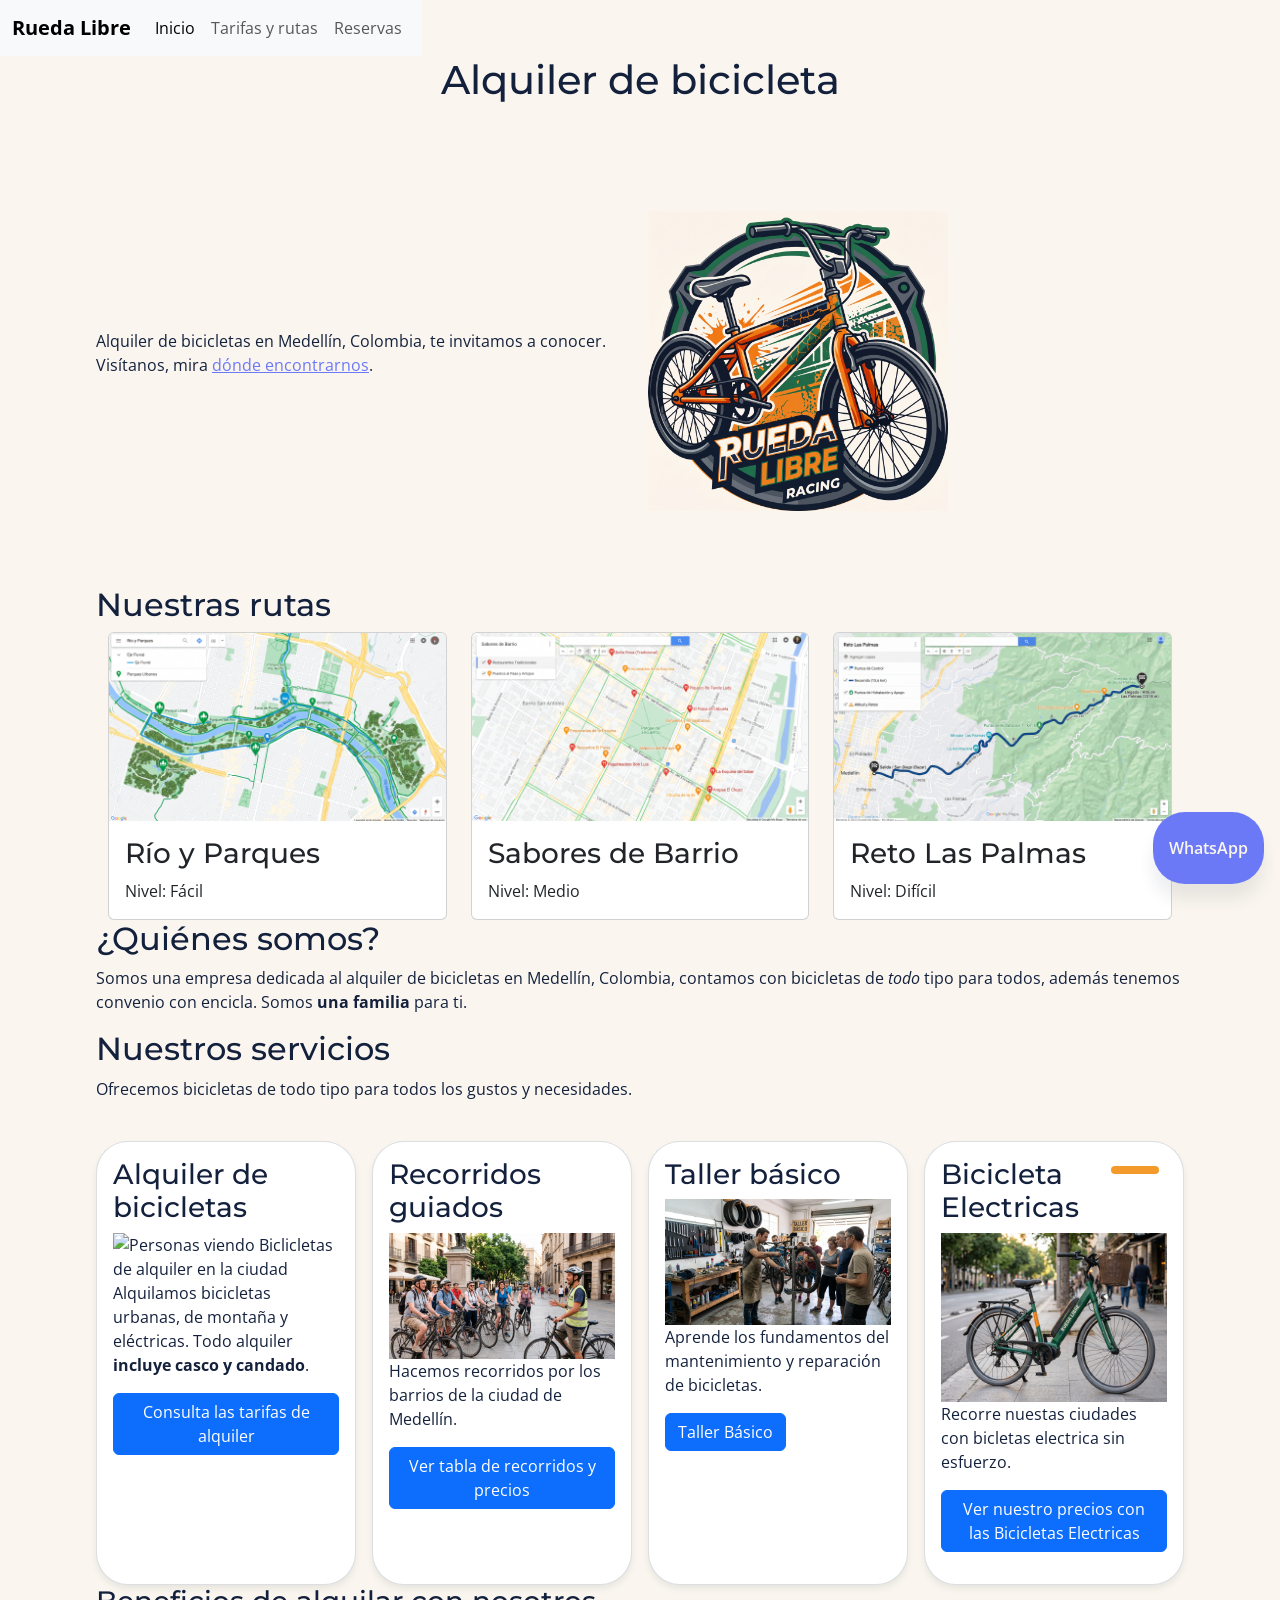
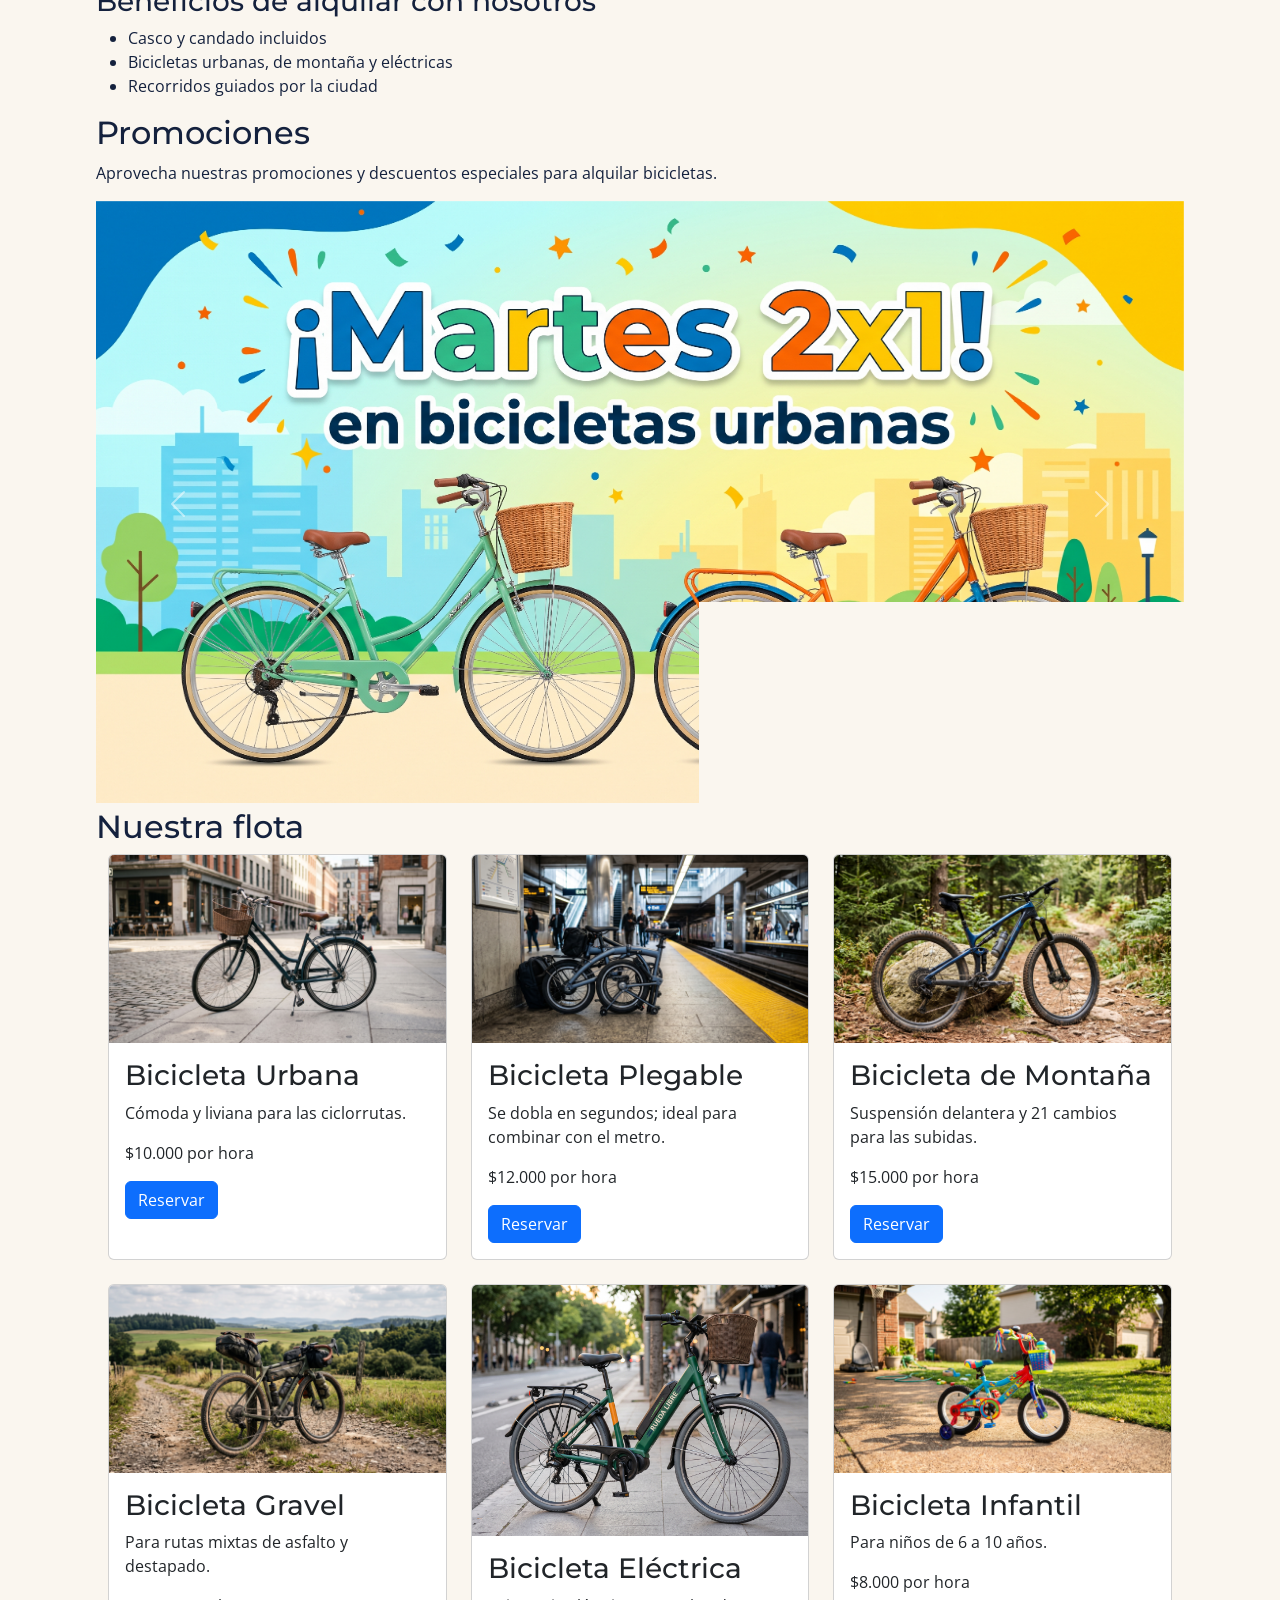
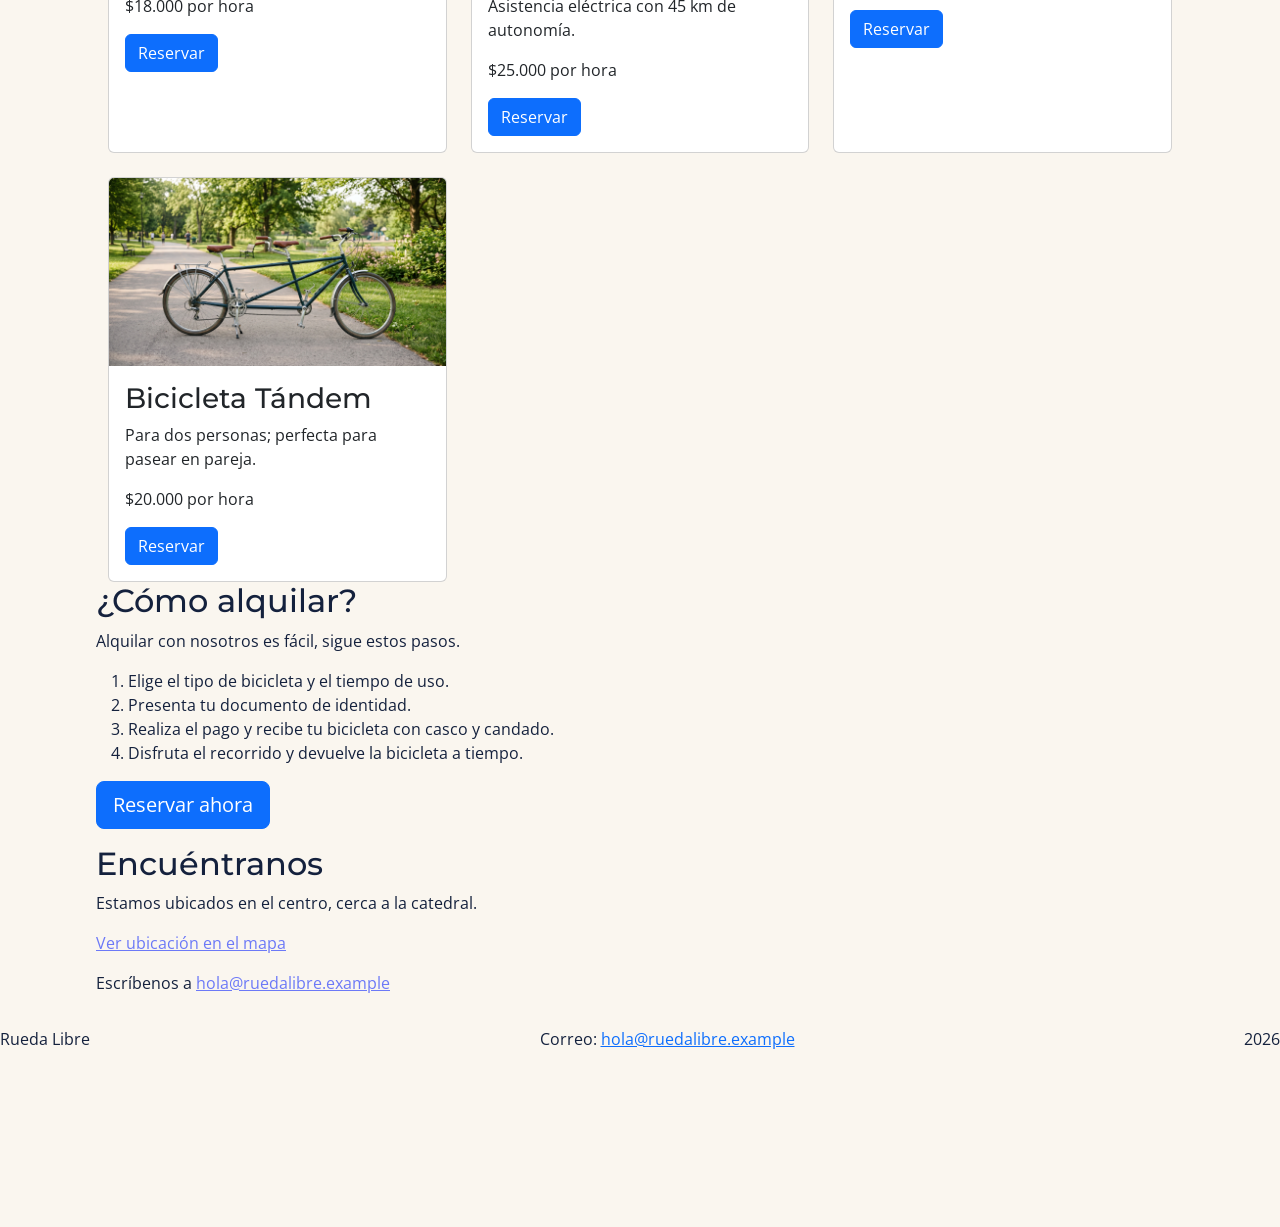
==== commit 723b0e81: "feat:"Se organiza la estructura de carpetas y el CSS para el paso 12, de los colores" ====
--- a/rueda-libre-v1/index.html
+++ b/rueda-libre-v1/index.html
@@ -20,7 +20,7 @@
       integrity="sha384-QWTKZyjpPEjISv5WaRU9OFeRpok6YctnYmDr5pNlyT2bRjXh0JMhjY6hW+ALEwIH"
       crossorigin="anonymous"
     />
-    <link rel="stylesheet" href="/css/styles.css" />
+    <link rel="stylesheet" href="css/styles.css" />
   </head>
   <body>
     <header>
@@ -41,7 +41,7 @@
           <div class="collapse navbar-collapse" id="menuPrincipal">
             <ul class="navbar-nav ms-auto">
               <li class="nav-item">
-                <a class="nav-link active" aria-current="page" href="../"
+                <a class="nav-link active" aria-current="page" href="index.html"
                   >Inicio</a
                 >
               </li>
@@ -49,7 +49,7 @@
                 <a
                   class="nav-link"
                   aria-current="page"
-                  href="/paginas/tarifas.html"
+                  href="paginas/tarifas.html"
                   >Tarifas y rutas</a
                 >
               </li>
@@ -57,7 +57,7 @@
                 <a
                   class="nav-link"
                   aria-current="page"
-                  href="/paginas/reservas.html"
+                  href="paginas/reservas.html"
                   >Reservas</a
                 >
               </li>
@@ -85,35 +85,37 @@
 
       <section>
         <h2>Nuestras rutas</h2>
-        <div class="row row-cols-1 row-cols-md-2 row-cols-xl-3 g-4">
-          <div class="col">
-            <article class="card h-100">
-              <img src="img/riosyparques.jpg" class="card-img-top" alt="Ruta Río y Parques" />
-              <div class="card-body">
-                <h3 class="card-title">Río y Parques</h3>
-                <p class="card-text">Nivel: Fácil</p>
-              </div>
-            </article>
-          </div>
-
-          <div class="col">
-            <article class="card h-100">
-              <img src="img/sabores-de-barrio.jpg" class="card-img-top" alt="Ruta Sabores de Barrio" />
-              <div class="card-body">
-                <h3 class="card-title">Sabores de Barrio</h3>
-                <p class="card-text">Nivel: Medio</p>
-              </div>
-            </article>
-          </div>
-
-          <div class="col">
-            <article class="card h-100">
-              <img src="img/retolaspalmas.jpg" class="card-img-top" alt="Ruta Reto Las Palmas" />
-              <div class="card-body">
-                <h3 class="card-title">Reto Las Palmas</h3>
-                <p class="card-text">Nivel: Difícil</p>
-              </div>
-            </article>
+        <div class="container-fluid">
+          <div class="row row-cols-1 row-cols-md-2 row-cols-xl-3 g-4">
+            <div class="col">
+              <article class="card h-100">
+                <img src="img/riosyparques.jpg" class="card-img-top" alt="Ruta Río y Parques" />
+                <div class="card-body">
+                  <h3 class="card-title">Río y Parques</h3>
+                  <p class="card-text">Nivel: Fácil</p>
+                </div>
+              </article>
+            </div>
+
+            <div class="col">
+              <article class="card h-100">
+                <img src="img/sabores-de-barrio.jpg" class="card-img-top" alt="Ruta Sabores de Barrio" />
+                <div class="card-body">
+                  <h3 class="card-title">Sabores de Barrio</h3>
+                  <p class="card-text">Nivel: Medio</p>
+                </div>
+              </article>
+            </div>
+
+            <div class="col">
+              <article class="card h-100">
+                <img src="img/retolaspalmas.jpg" class="card-img-top" alt="Ruta Reto Las Palmas" />
+                <div class="card-body">
+                  <h3 class="card-title">Reto Las Palmas</h3>
+                  <p class="card-text">Nivel: Difícil</p>
+                </div>
+              </article>
+            </div>
           </div>
         </div>
       </section>
@@ -241,142 +243,91 @@
 
       <section>
         <h2>Nuestra flota</h2>
-        <div class="row row-cols-1 row-cols-md-2 row-cols-xl-3 g-4">
-          <div class="col">
-<article class="card h-100">
-            <img
-              src="img/bicicletaurbana.jpg"
-              class="card-img-top"
-              alt="bicicleta urbana"
-            />
-            <div class="card-body">
-              <h3 class="card-title">Bicicleta Urbana</h3>
-              <p class="card-text">Cómoda y liviana para las ciclorrutas.</p>
-              <p class="card-text">$10.000 por hora</p>
-              <a href="paginas/reservas.html" class="btn btn-primary"
-                >Reservar</a
-              >
-            </div>
-          </article>
-          </div>
-
-          <div class="col">
-            <article class="card h-100">
-              <img
-                src="img/bicicleta-plegable.jpg"
-                class="card-img-top"
-                alt="bicicleta plegable"
-              />
-              <div class="card-body">
-                <h3 class="card-title">Bicicleta Plegable</h3>
-                <p class="card-text">
-                  Se dobla en segundos; ideal para combinar con el metro.
-                </p>
-                <p class="card-text">$12.000 por hora</p>
-                <a href="paginas/reservas.html" class="btn btn-primary"
-                  >Reservar</a
-                >
-              </div>
-            </article>
-          </div>
-
-          <div class="col">
-<article class="card h-100">
-            <img
-              src="img/bicicletademontana.jpg"
-              class="card-img-top"
-              alt="bicicleta de montaña"
-            />
-            <div class="card-body">
-              <h3 class="card-title">Bicicleta de Montaña</h3>
-              <p class="card-text">
-                Suspensión delantera y 21 cambios para las subidas.
-              </p>
-              <p class="card-text">$15.000 por hora</p>
-              <a href="paginas/reservas.html" class="btn btn-primary"
-                >Reservar</a
-              >
-            </div>
-          </article>
-
-          </div>
-
-
-                  
-          <div class="col">
-<article class="card h-100">
-            <img
-              src="img/bicicleta-gravel.jpg"
-              class="card-img-top"
-              alt="bicicleta gravel"
-            />
-            <div class="card-body">
-              <h3 class="card-title">Bicicleta Gravel</h3>
-              <p class="card-text">Para rutas mixtas de asfalto y destapado.</p>
-              <p class="card-text">$18.000 por hora</p>
-              <a href="paginas/reservas.html" class="btn btn-primary"
-                >Reservar</a
-              >
-            </div>
-          </article>
-          </div>
-
-          <div class="col">
-<article class="card h-100">
-            <img
-              src="img/bicielectrica.jpg"
-              class="card-img-top"
-              alt="bicicleta eléctrica"
-            />
-            <div class="card-body">
-              <h3 class="card-title">Bicicleta Eléctrica</h3>
-              <p class="card-text">
-                Asistencia eléctrica con 45 km de autonomía.
-              </p>
-              <p class="card-text">$25.000 por hora</p>
-              <a href="paginas/reservas.html" class="btn btn-primary"
-                >Reservar</a
-              >
-            </div>
-          </article>
-          </div>
-
-          <div class="col">
-<article class="card h-100">
-            <img
-              src="img/infantil.jpg"
-              class="card-img-top"
-              alt="bicicleta infantil"
-            />
-            <div class="card-body">
-              <h3 class="card-title">Bicicleta Infantil</h3>
-              <p class="card-text">Para niños de 6 a 10 años.</p>
-              <p class="card-text">$8.000 por hora</p>
-              <a href="paginas/reservas.html" class="btn btn-primary"
-                >Reservar</a
-              >
-            </div>
-          </article>
-          </div>
-
-          <div class="col">
-<article class="card h-100">
-            <img
-              src="img/tandem.jpg"
-              class="card-img-top"
-              alt="bicicleta tándem"
-            />
-            <div class="card-body">
-              <h3 class="card-title">Bicicleta Tándem</h3>
-              <p class="card-text">
-                Para dos personas; perfecta para pasear en pareja.
-              </p>
-              <p class="card-text">$20.000 por hora</p>
-              <a href="paginas/reservas.html" class="btn btn-primary"
-                >Reservar</a
-              >
-            </div>
-          </article>
+        <div class="container-fluid">
+          <div class="row row-cols-1 row-cols-md-2 row-cols-xl-3 g-4">
+            <div class="col">
+              <article class="card h-100">
+                <img src="img/bicicletaurbana.jpg" class="card-img-top" alt="bicicleta urbana" />
+                <div class="card-body">
+                  <h3 class="card-title">Bicicleta Urbana</h3>
+                  <p class="card-text">Cómoda y liviana para las ciclorrutas.</p>
+                  <p class="card-text">$10.000 por hora</p>
+                  <a href="paginas/reservas.html" class="btn btn-primary">Reservar</a>
+                </div>
+              </article>
+            </div>
+
+            <div class="col">
+              <article class="card h-100">
+                <img src="img/bicicleta-plegable.jpg" class="card-img-top" alt="bicicleta plegable" />
+                <div class="card-body">
+                  <h3 class="card-title">Bicicleta Plegable</h3>
+                  <p class="card-text">Se dobla en segundos; ideal para combinar con el metro.</p>
+                  <p class="card-text">$12.000 por hora</p>
+                  <a href="paginas/reservas.html" class="btn btn-primary">Reservar</a>
+                </div>
+              </article>
+            </div>
+
+            <div class="col">
+              <article class="card h-100">
+                <img src="img/bicicletademontana.jpg" class="card-img-top" alt="bicicleta de montaña" />
+                <div class="card-body">
+                  <h3 class="card-title">Bicicleta de Montaña</h3>
+                  <p class="card-text">Suspensión delantera y 21 cambios para las subidas.</p>
+                  <p class="card-text">$15.000 por hora</p>
+                  <a href="paginas/reservas.html" class="btn btn-primary">Reservar</a>
+                </div>
+              </article>
+            </div>
+
+            <div class="col">
+              <article class="card h-100">
+                <img src="img/bicicleta-gravel.jpg" class="card-img-top" alt="bicicleta gravel" />
+                <div class="card-body">
+                  <h3 class="card-title">Bicicleta Gravel</h3>
+                  <p class="card-text">Para rutas mixtas de asfalto y destapado.</p>
+                  <p class="card-text">$18.000 por hora</p>
+                  <a href="paginas/reservas.html" class="btn btn-primary">Reservar</a>
+                </div>
+              </article>
+            </div>
+
+            <div class="col">
+              <article class="card h-100">
+                <img src="img/bicielectrica.jpg" class="card-img-top" alt="bicicleta eléctrica" />
+                <div class="card-body">
+                  <h3 class="card-title">Bicicleta Eléctrica</h3>
+                  <p class="card-text">Asistencia eléctrica con 45 km de autonomía.</p>
+                  <p class="card-text">$25.000 por hora</p>
+                  <a href="paginas/reservas.html" class="btn btn-primary">Reservar</a>
+                </div>
+              </article>
+            </div>
+
+            <div class="col">
+              <article class="card h-100">
+                <img src="img/infantil.jpg" class="card-img-top" alt="bicicleta infantil" />
+                <div class="card-body">
+                  <h3 class="card-title">Bicicleta Infantil</h3>
+                  <p class="card-text">Para niños de 6 a 10 años.</p>
+                  <p class="card-text">$8.000 por hora</p>
+                  <a href="paginas/reservas.html" class="btn btn-primary">Reservar</a>
+                </div>
+              </article>
+            </div>
+
+            <div class="col">
+              <article class="card h-100">
+                <img src="img/tandem.jpg" class="card-img-top" alt="bicicleta tándem" />
+                <div class="card-body">
+                  <h3 class="card-title">Bicicleta Tándem</h3>
+                  <p class="card-text">Para dos personas; perfecta para pasear en pareja.</p>
+                  <p class="card-text">$20.000 por hora</p>
+                  <a href="paginas/reservas.html" class="btn btn-primary">Reservar</a>
+                </div>
+              </article>
+            </div>
           </div>
         </div>
       </section>
--- a/rueda-libre-v1/css/styles.css
+++ b/rueda-libre-v1/css/styles.css
@@ -0,0 +1,399 @@
+
+:root {
+  
+  --color-verde-ruta: rgb(108, 121, 247);     /* botones  enlaces */
+  --color-naranja-pedal: #F39A2B;  /* destacados y botones secundarios */
+  --color-azul-noche: #14213D;     /* títulos y encabezado */
+  --color-crema: #FAF6EF;          /* fondo general */
+  --color-gris-asfalto: #5B6470;   /* texto secundario */
+
+  /* Roles */
+  --color-fondo: var(--color-crema);
+  --color-texto: var(--color-azul-noche);
+  --color-texto-secundario: var(--color-gris-asfalto);
+  --color-primario: var(--color-verde-ruta);
+  --color-secundario: var(--color-azul-noche);
+  --color-acento: var(--color-naranja-pedal);
+
+  --color-superficie: #ffffff;
+  --color-borde: rgba(20, 33, 61, 0.15);
+  --color-sombra: rgba(20, 33, 61, 0.08);
+
+  /* Tipografías */
+  --fuente-titulos: 'Montserrat', sans-serif;
+  --fuente-textos: 'Open Sans', sans-serif;
+
+  /* Escala de espaciado */
+  --espacio-sm: 1.5rem;
+  --espacio-md: 1rem;
+  --espacio-lg: 2.5rem;
+}
+
+header{
+  display: flex;
+  justify-content: space-between;
+  align-items: center;
+  flex-direction: column;
+  flex-wrap: wrap;
+}
+
+header h1 {
+ width: 100%;
+}
+
+/* El ancho incluye relleno y borde (border-box) */
+*,
+*::before,
+*::after {
+  box-sizing: border-box;
+  margin: 0;
+  padding: 0;
+}
+
+
+/****** BASE Cuerpo contenido principal y títulos ***** */
+body {
+  background-color: var(--color-fondo);
+  color: var(--color-texto);
+  font-family: var(--fuente-textos);
+  min-height: 100vh;
+}
+
+/* Centra el contenido y limita el largo de las líneas de texto *******/
+main {
+  max-width: 70rem;
+  margin: 0 auto;
+  padding: var(--espacio-md);
+}
+
+
+h1 {
+  font-family: var(--fuente-titulos);
+  color: var(--color-azul-noche);
+  text-align: center;
+  margin-bottom: var(--espacio-md);
+  
+}  
+ 
+
+h2,
+h3 {
+  font-family: var(--fuente-titulos);
+  color: var(--color-secundario);
+}
+
+
+
+/**
+  NAVEGACIÓ Opciones del menú en una fila
+ ****/
+nav li {
+  list-style: none;
+}
+
+#menu {
+  display: flex;
+  gap: var(--espacio-md);
+  flex-wrap: wrap;
+  justify-content: center;
+
+}
+
+#menu a {
+  color: var(--color-texto-secundario);
+  text-decoration: none;
+}
+
+#menu a.activo {
+  color: var(--color-secundario);
+  border-bottom: 2px solid var(--color-naranja-pedal);
+  font-weight: 600;
+}
+
+#menu a:hover,
+#menu a:focus {
+  color: var(--color-primario);
+  text-decoration: underline;
+}
+/**Los bloques se organizan los que estan estan en el pie de pagina donde dice "rueda libre, correo ..., 2026**/
+footer{
+  display: flex;
+  flex-direction: column;
+  justify-content: space-between;
+  align-items: flex-start;
+}
+
+/*******
+   PORTADA **Esto me permite dejar y modificar el logo de la biciclew 
+ ****/
+.portada {
+  min-height: 50vh; /*Esto me prermite modificar la altura de la portada.*/
+  display: grid; 
+  grid-template-columns:1fr;
+  gap: var(--espacio-md);
+  align-items: center;
+}
+    
+/***
+   COMPONENTES
+   Tarjetas de servicios y botones
+  ******/
+
+.contenedor-tarjetas {
+  display: flex;
+  flex-wrap: wrap;
+  gap: var(--espacio-md);
+  justify-content: center;
+  margin-top: var(--espacio-lg);
+}
+
+.tarjeta {
+  flex: 1 1 15rem;
+  padding: var(--espacio-md);
+  background-color: var(--color-superficie);
+  color: var(--color-texto);
+  border: 1px solid var(--color-borde);
+  border-radius: 2rem;
+  box-shadow: 0 0.25rem 0.375rem var(--color-sombra);
+  transition: transform 0.2s ease;
+}
+
+.tarjeta{
+  position: relative;
+
+}
+
+.etiqueta-bicielectrica {
+  position: absolute;
+  top: var(--espacio-sm);
+  right: var(--espacio-sm);
+  padding: 0.25rem var(--espacio-sm);
+  background-color: var(--color-naranja-pedal);
+  color: var(--color-azul-noche);
+  font-weight: 600;
+  border-radius: 0.25rem;
+}
+.etiqueta-taller-bicicleta{
+  position: absolute;
+  top: var(--espacio-sm);
+  right: var(--espacio-sm);
+  padding: 0.25rem var(--espacio-sm);
+  background-color: var(--color-naranja-pedal);
+  color: var(--color-azul-noche);
+  font-weight: 600;
+  border-radius: 0.25rem;
+}
+
+.tarjeta:hover {
+  transform: translateY(-0.25rem);
+}
+
+/* La imagen ocupa todo el ancho de su tarjeta */
+.tarjeta img {
+  display: block ;
+  width: 100%;
+  height: auto;
+  object-fit: cover;
+}
+
+.boton {
+  padding: var(--espacio-md) var(--espacio-lg);
+  background-color: var(--color-primario);
+  color: var(--color-crema);
+  border: none;
+  border-radius: 0.25rem;
+  font-family: var(--fuente-titulos);
+  font-weight: 600;
+  cursor: pointer;
+  transition: background-color 0.2s ease;
+}
+
+.boton:hover,
+.boton:focus {
+  background-color: var(--color-secundario);
+}
+
+/* Botón secundario y elementos destacados */
+.boton-secundario,
+.destacado {
+  background-color: var(--color-acento);
+  color: var(--color-azul-noche);
+}
+
+
+/* TABLA*/
+table {
+  width: 100%;
+  border-collapse: collapse;
+  margin-top: var(--espacio-md);
+  margin-bottom: var(--espacio-lg);
+}
+
+th,
+td {
+  padding: var(--espacio-sm) var(--espacio-md);
+  text-align: left;
+  border-bottom: 1px solid var(--color-primario);
+}
+
+th {
+  background-color: var(--color-primario);
+  color: var(--color-crema);
+}
+
+
+/*
+   FORMULARIO
+   Etiqueta sobre el campo, campos a todo el ancho ****/
+fieldset {
+  padding: var(--espacio-md);
+  margin-bottom: var(--espacio-lg);
+  border: 1px solid var(--color-primario);
+  border-radius: 0.5rem;
+}
+
+legend {
+  padding: 0 var(--espacio-sm);
+  font-family: var(--fuente-titulos);
+}
+
+form p {
+  margin-bottom: var(--espacio-md);
+}
+
+/* Solo las etiquetas de campos de texto van en su propia línea;
+   las de radio y checkbox se quedan junto a su control */
+
+form p > label:first-child {
+  display: block;
+  margin-bottom: var(--espacio-sm);
+  font-weight: 600;
+}
+
+input:not([type="radio"]):not([type="checkbox"]),
+select,
+textarea {
+  display: block;
+  width: 100%;
+  padding: var(--espacio-sm);
+  border: 1px solid var(--color-texto-secundario);
+  border-radius: 0.25rem;
+  font-family: inherit;
+  font-size: inherit;
+}
+
+textarea {
+  resize: vertical;
+}
+
+
+/******************
+   ENLACES
+  ***/
+main a {
+  color: var(--color-primario);
+}
+/**** Para los botones de reservar ahora****/
+ .boton-cta {
+  display: inline-block;
+  padding: var(--espacio-sm) var(--espacio-lg);
+  background-color: var(--color-verde-ruta);
+  color: var(--color-crema);
+  font-family: var(--fuente-titulos);
+  font-weight: 600;
+  text-decoration: none;
+  border-radius: 0.25rem;
+}
+
+.boton-cta:hover {
+  background-color: var(--color-azul-noche);
+}
+
+.boton-cta:focus {
+  outline: 2px solid var(--color-azul-noche);
+  outline-offset: 0.25rem;
+}
+
+input:focus,
+select:focus,
+textarea:focus {
+  outline: 2px solid var(--color-primario);
+  outline-offset: 0.125rem;
+  border-color: var(--color-verde-ruta)}
+
+
+
+.whatsapp {
+  position: fixed;
+  right: var(--espacio-md);
+  bottom: var(--espacio-md);
+  padding: var(--espacio-sm) var(--espacio-md);
+  background-color: var(--color-verde-ruta);
+  color: var(--color-crema);
+  font-weight: 600;
+  text-decoration: none;
+  border-radius: 2rem;
+  box-shadow: 0 1rem 1rem var(--color-sombra);
+}
+
+
+body {
+  padding-bottom: 10rem; 
+}
+
+.reserva{
+  display: grid;
+  grid-template-columns: 1fr;
+  gap: var(--espacio-md);
+}
+
+.fila-campos{
+    display: grid;
+    grid-template-columns: 1fr;
+    gap: var(--espacio-md);
+}
+
+@media (min-width: 768px) {
+  header {
+    flex-direction: row;
+    justify-content: space-between;
+  }
+
+  footer {
+    flex-direction: row;
+    justify-content: space-between;
+  }
+
+  .fila-campos {
+    grid-template-columns: repeat(2, 1fr);
+  }
+}
+ 
+
+@media (min-width: 1200px) {
+  .portada {
+    grid-template-columns: 1fr 1fr;
+  }
+
+  .contenedor-tarjetas {
+    grid-template-columns: repeat(3, 1fr);
+  }
+}
+
+img {
+  max-width: 100%;
+  height: auto;
+  display: block;
+}
+
+
+
+/**Los botones del carrucel **/
+
+.visually-hidden-title {
+  @include visually-hidden;
+}
+
+.skip-navigation {
+  @include visually-hidden-focusable;
+}
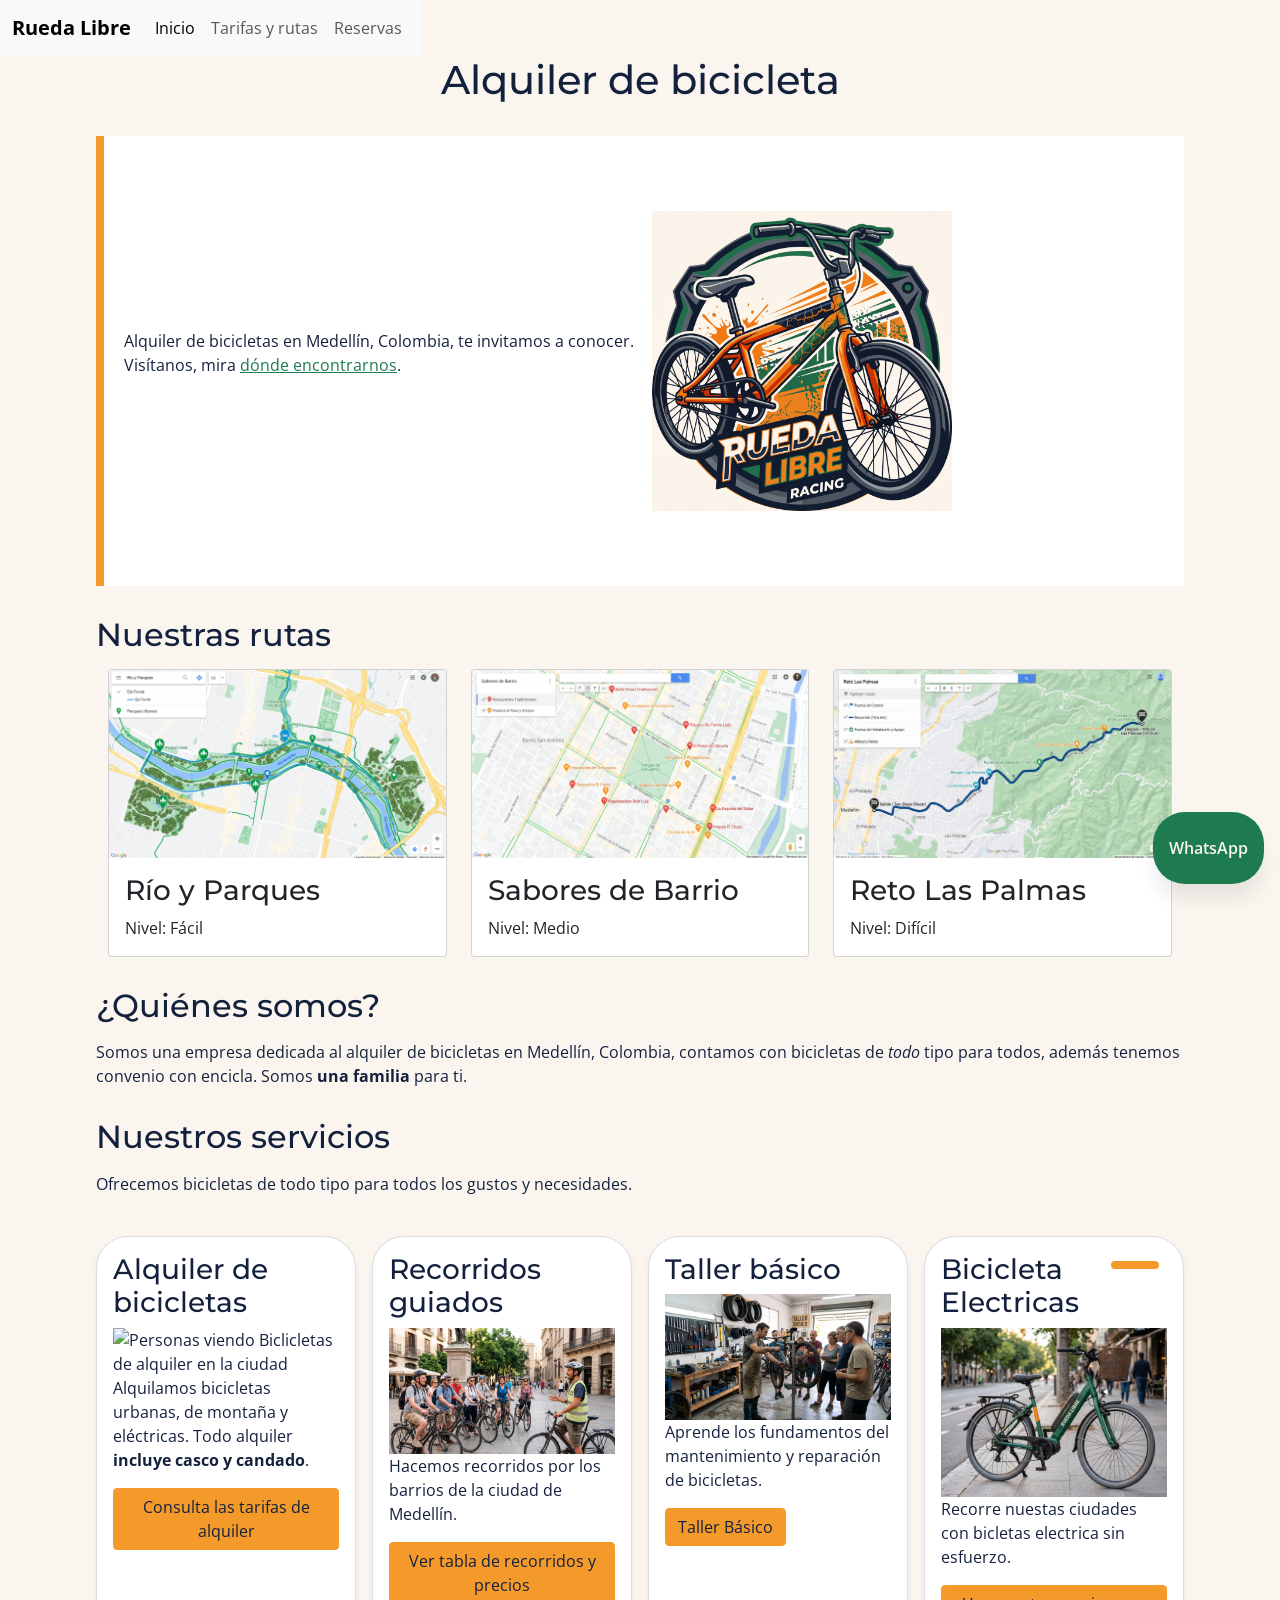
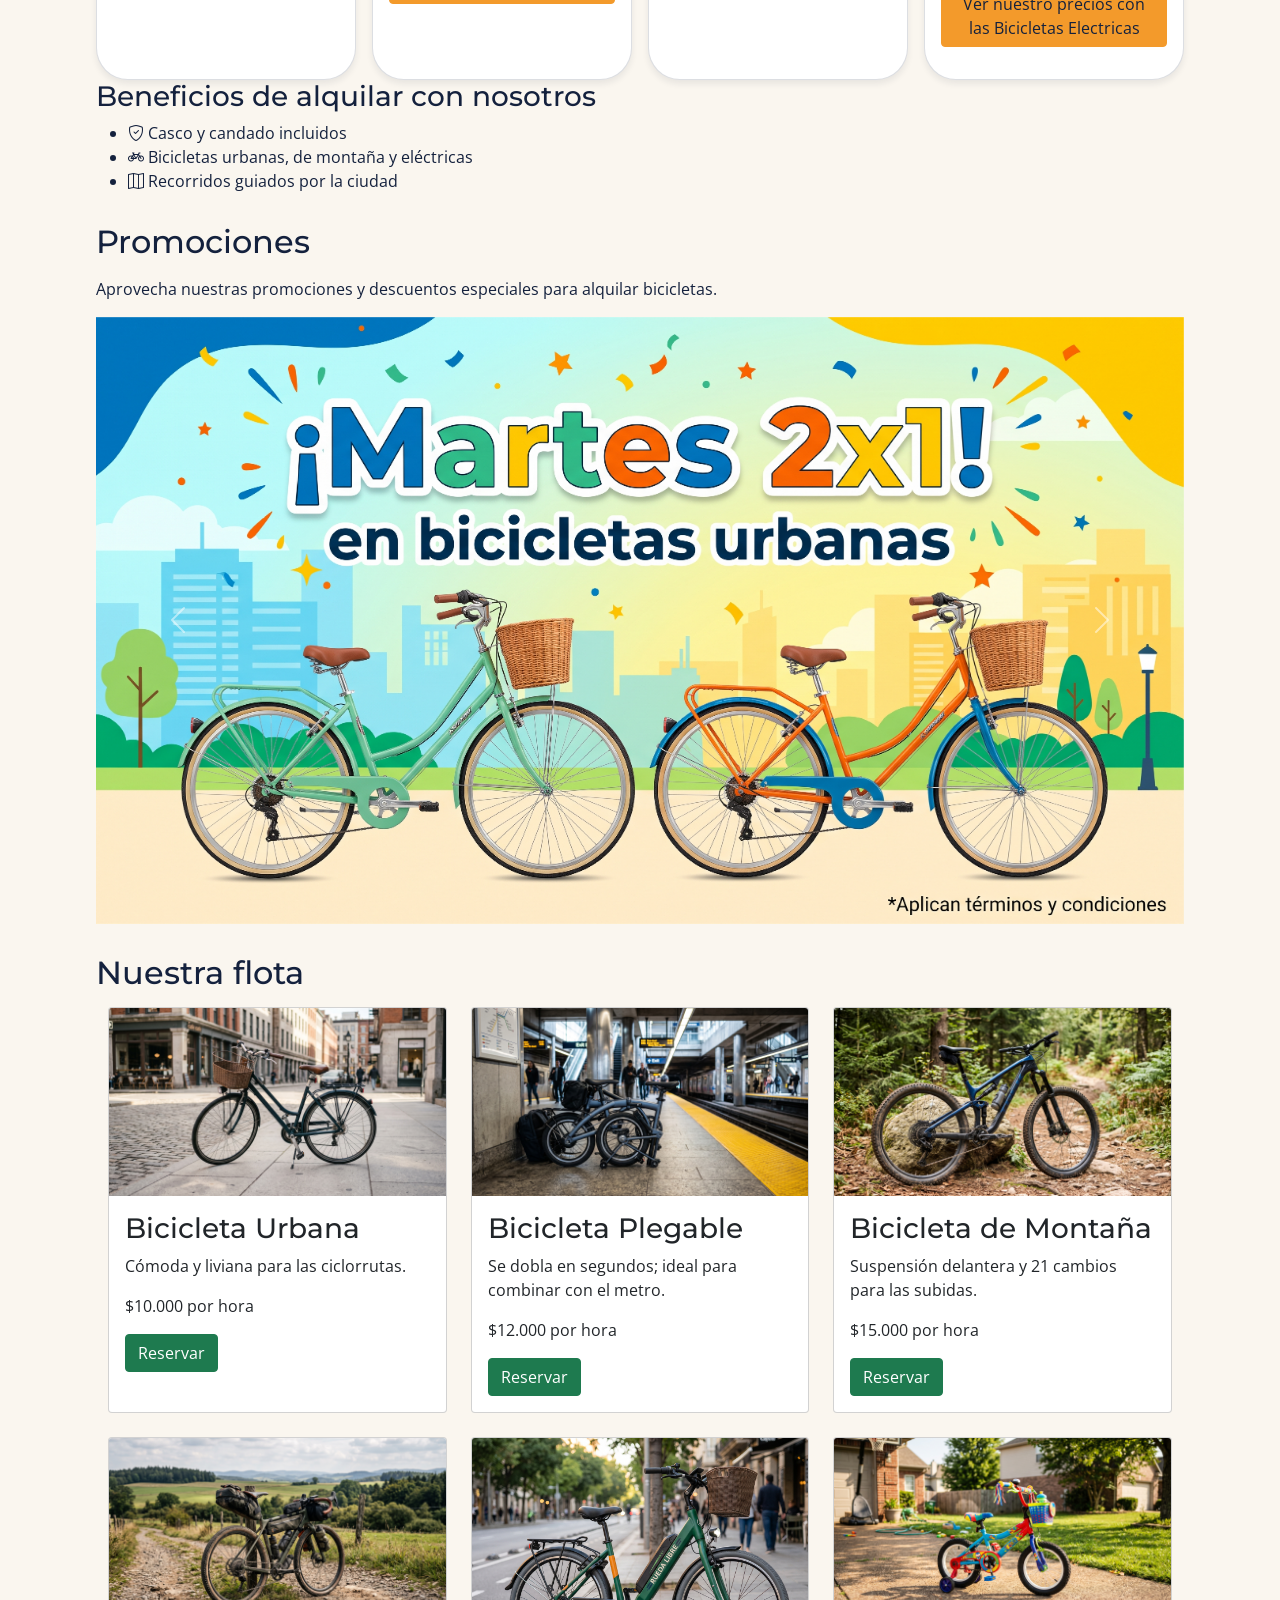
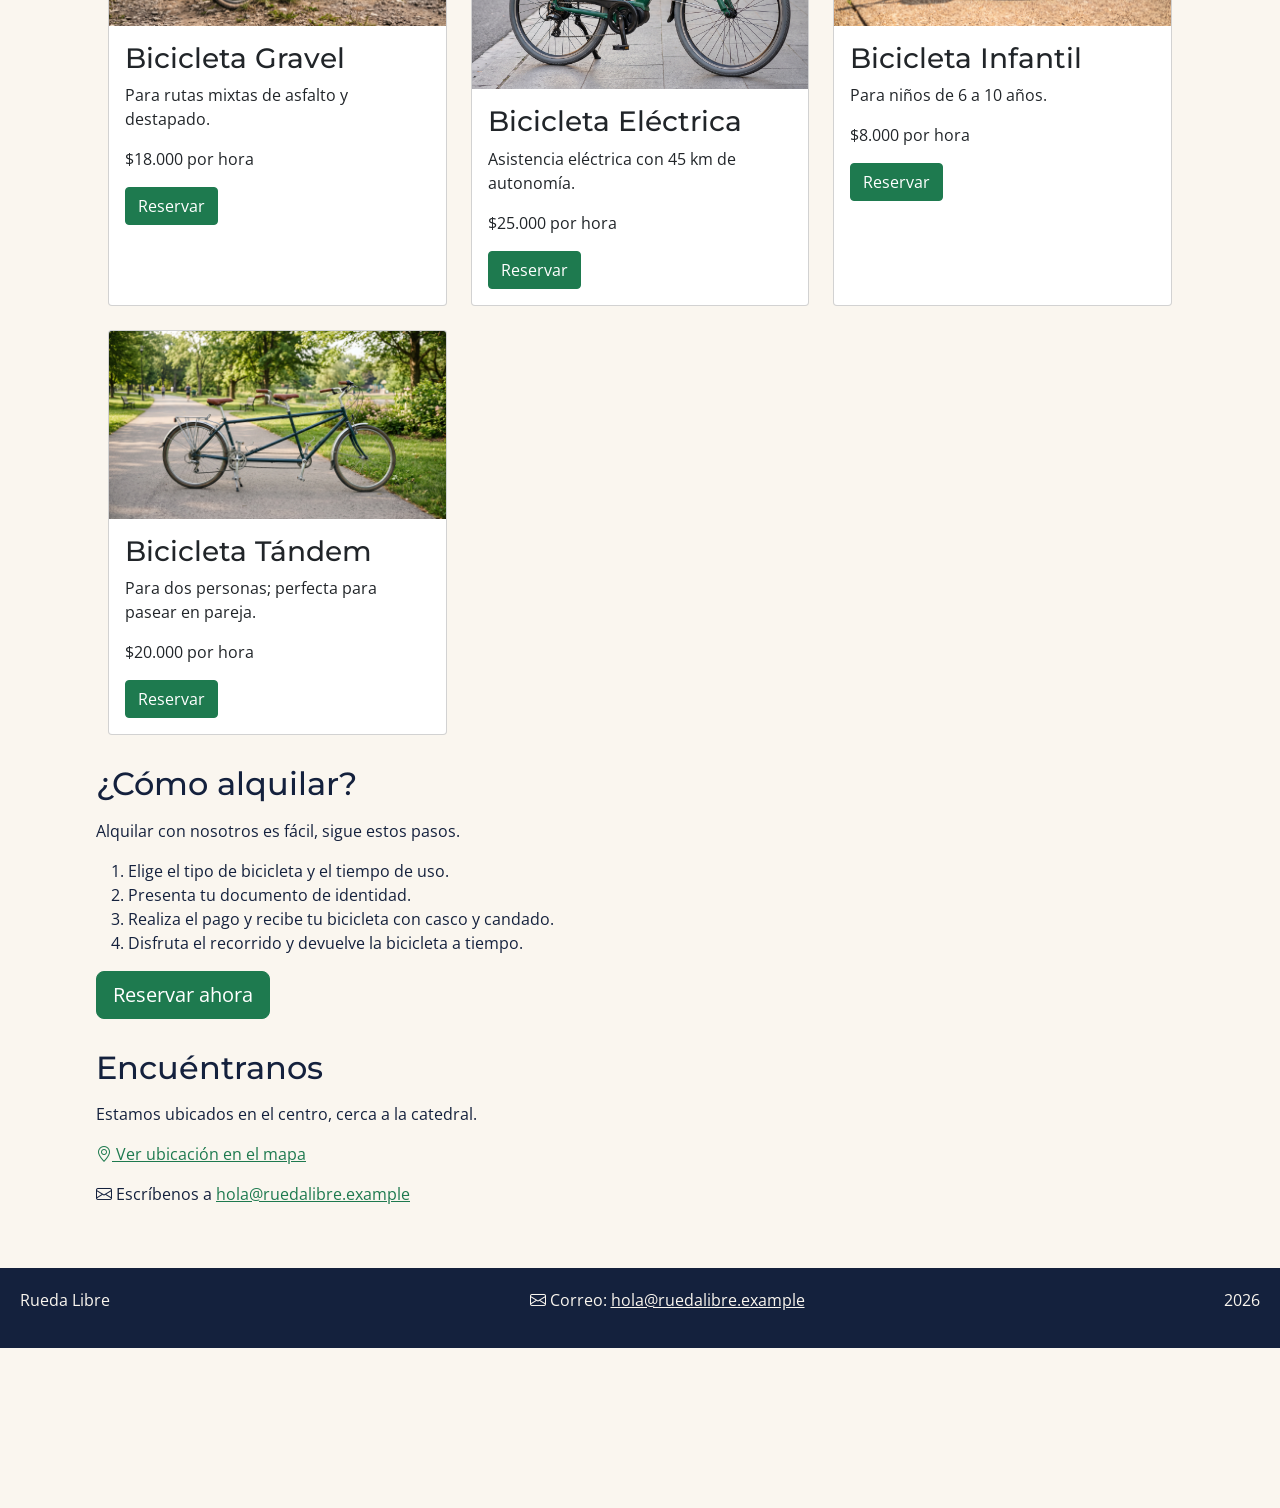
==== commit 7eb6b270: "feat:"Por fin se termina el paso 12, se agrega los iconos, tambien las clases en los h2, se crea el " ====
--- a/rueda-libre-v1/index.html
+++ b/rueda-libre-v1/index.html
@@ -20,6 +20,7 @@
       integrity="sha384-QWTKZyjpPEjISv5WaRU9OFeRpok6YctnYmDr5pNlyT2bRjXh0JMhjY6hW+ALEwIH"
       crossorigin="anonymous"
     />
+    <link rel="stylesheet" href="https://cdn.jsdelivr.net/npm/bootstrap-icons@1.11.3/font/bootstrap-icons.min.css" />
     <link rel="stylesheet" href="css/styles.css" />
   </head>
   <body>
@@ -70,7 +71,7 @@
     </header>
 
     <main>
-      <section class="portada">
+      <section class="portada portada-marca">
         <p>
           Alquiler de bicicletas en Medellín, Colombia, te invitamos a conocer.
           Visítanos, mira <a href="#encuentranos">dónde encontrarnos</a>.
@@ -84,7 +85,7 @@
       </section>
 
       <section>
-        <h2>Nuestras rutas</h2>
+        <h2 class="titulo-seccion">Nuestras rutas</h2>
         <div class="container-fluid">
           <div class="row row-cols-1 row-cols-md-2 row-cols-xl-3 g-4">
             <div class="col">
@@ -121,7 +122,7 @@
       </section>
 
       <section>
-        <h2>¿Quiénes somos?</h2>
+        <h2 class="titulo-seccion">¿Quiénes somos?</h2>
         <p>
           Somos una empresa dedicada al alquiler de bicicletas en Medellín,
           Colombia, contamos con bicicletas de <em>todo</em> tipo para todos,
@@ -131,7 +132,7 @@
       </section>
 
       <section>
-        <h2>Nuestros servicios</h2>
+        <h2 class="titulo-seccion">Nuestros servicios</h2>
         <p>
           Ofrecemos bicicletas de todo tipo para todos los gustos y necesidades.
         </p>
@@ -147,7 +148,7 @@
               alquiler <strong>incluye casco y candado</strong>.
             </p>
             <p>
-              <a href="paginas/tarifas.html" class="btn btn-primary">
+              <a href="paginas/tarifas.html" class="btn btn-naranja">
                 Consulta las tarifas de alquiler</a
               >
             </p>
@@ -161,7 +162,7 @@
             />
             <p>Hacemos recorridos por los barrios de la ciudad de Medellín.</p>
             <p>
-              <a href="paginas/tarifas.html#recorridos" class="btn btn-primary"
+              <a href="paginas/tarifas.html#recorridos" class="btn btn-naranja"
                 >Ver tabla de recorridos y precios</a
               >
             </p>
@@ -181,7 +182,7 @@
               bicicletas.
             </p>
             <p>
-              <a href="paginas/tarifas.html" class="btn btn-primary">
+              <a href="paginas/tarifas.html" class="btn btn-naranja">
                 Taller Básico</a
               >
             </p>
@@ -193,7 +194,7 @@
             <img src="img/bicielectrica.jpg" alt="Bicicletas electricas" />
             <p>Recorre nuestas ciudades con bicletas electrica sin esfuerzo.</p>
             <p>
-              <a href="paginas/tarifas.html" class="btn btn-primary"
+              <a href="paginas/tarifas.html" class="btn btn-naranja"
                 >Ver nuestro precios con las Bicicletas Electricas</a
               >
             </p>
@@ -202,15 +203,15 @@
 
         <h3>Beneficios de alquilar con nosotros</h3>
         <ul>
-          <li>Casco y candado incluidos</li>
-          <li>Bicicletas urbanas, de montaña y eléctricas</li>
-          <li>Recorridos guiados por la ciudad</li>
+          <li><i class="bi bi-shield-check" aria-hidden="true"></i> Casco y candado incluidos</li>
+          <li><i class="bi bi-bicycle" aria-hidden="true"></i> Bicicletas urbanas, de montaña y eléctricas</li>
+          <li><i class="bi bi-map" aria-hidden="true"></i> Recorridos guiados por la ciudad</li>
         </ul>
       </section>
 
 
   <section>
-        <h2>Promociones</h2>
+        <h2 class="titulo-seccion">Promociones</h2>
         <p>
           Aprovecha nuestras promociones y descuentos especiales para alquilar
           bicicletas.
@@ -242,7 +243,7 @@
 
 
       <section>
-        <h2>Nuestra flota</h2>
+        <h2 class="titulo-seccion">Nuestra flota</h2>
         <div class="container-fluid">
           <div class="row row-cols-1 row-cols-md-2 row-cols-xl-3 g-4">
             <div class="col">
@@ -333,7 +334,7 @@
       </section>
 
       <section>
-        <h2>¿Cómo alquilar?</h2>
+        <h2 class="titulo-seccion">¿Cómo alquilar?</h2>
         <p>Alquilar con nosotros es fácil, sigue estos pasos.</p>
         <ol>
           <li>Elige el tipo de bicicleta y el tiempo de uso.</li>
@@ -352,26 +353,26 @@
       </section>
 
       <section>
-        <h2 id="encuentranos">Encuéntranos</h2>
+        <h2 id="encuentranos" class="titulo-seccion">Encuéntranos</h2>
         <p>Estamos ubicados en el centro, cerca a la catedral.</p>
         <p>
           <a
             href="https://www.google.com/maps/search/?api=1&query=Catedral+Metropolitana+Medellin"
             target="_blank"
-            >Ver ubicación en el mapa</a
+            ><i class="bi bi-geo-alt" aria-hidden="true"></i> Ver ubicación en el mapa</a
           >
         </p>
         <p>
-          Escríbenos a
+          <i class="bi bi-envelope" aria-hidden="true"></i> Escríbenos a
           <a href="mailto:hola@ruedalibre.example">hola@ruedalibre.example</a>
         </p>
       </section>
     </main>
 
-    <footer>
+    <footer class="pie-sitio">
       <p>Rueda Libre</p>
       <p>
-        Correo:
+        <i class="bi bi-envelope" aria-hidden="true"></i> Correo:
         <a href="mailto:hola@ruedalibre.example">hola@ruedalibre.example</a>
       </p>
       <p>2026</p>
--- a/rueda-libre-v1/css/styles.css
+++ b/rueda-libre-v1/css/styles.css
@@ -1,7 +1,7 @@
 
 :root {
   
-  --color-verde-ruta: rgb(108, 121, 247);     /* botones  enlaces */
+  --color-verde-ruta: #1E7A4F;     /* botones  enlaces */
   --color-naranja-pedal: #F39A2B;  /* destacados y botones secundarios */
   --color-azul-noche: #14213D;     /* títulos y encabezado */
   --color-crema: #FAF6EF;          /* fondo general */
@@ -27,6 +27,45 @@
   --espacio-sm: 1.5rem;
   --espacio-md: 1rem;
   --espacio-lg: 2.5rem;
+}
+
+  /******** Recueda que en boostrap lo ultimo es lo primero* ********/
+
+:root {
+  --bs-primary: var(--color-verde-ruta);
+  --bs-primary-rgb: 30, 122, 79;
+
+  --bs-body-font-family: var(--fuente-textos);
+
+  --bs-link-color: var(--color-verde-ruta);
+  --bs-link-color-rgb: 30, 122, 79;
+  --bs-link-hover-color: var(--color-azul-noche);
+  --bs-link-hover-color-rgb: 20, 33, 61;
+
+  --bs-border-radius: 0.25rem;
+}
+
+/* Recuerda que es la configuración principal verde de los botones ******/
+.btn-primary {
+  --bs-btn-bg: var(--color-verde-ruta);
+  --bs-btn-border-color: var(--color-verde-ruta);
+  --bs-btn-hover-bg: #1A6843;
+  --bs-btn-hover-border-color: #1A6843;
+  --bs-btn-active-bg: #18623F;
+  --bs-btn-active-border-color: #18623F;
+  --bs-btn-focus-shadow-rgb: 30, 122, 79;
+}
+
+.btn-naranja {
+  --bs-btn-color: var(--color-azul-noche);
+  --bs-btn-bg: var(--color-naranja-pedal);
+  --bs-btn-border-color: var(--color-naranja-pedal);
+  --bs-btn-hover-color: var(--color-azul-noche);
+  --bs-btn-hover-bg: #CF8325;
+  --bs-btn-hover-border-color: #CF8325;
+  --bs-btn-active-color: var(--color-azul-noche);
+  --bs-btn-active-bg: #C27B22;
+  --bs-btn-active-border-color: #C27B22;
 }
 
 header{
@@ -397,3 +436,32 @@
 .skip-navigation {
   @include visually-hidden-focusable;
 }
+
+
+.portada-marca {
+  background-color: white;
+  border-left: 8px solid var(--color-naranja-pedal);
+  padding: 20px;
+  margin-bottom: 20px;
+}
+
+.titulo-seccion {
+  color: var(--color-azul-noche);
+  margin-top: 30px;
+  margin-bottom: 15px;
+}
+
+.pie-sitio {
+  background-color: var(--color-azul-noche);
+  color: var(--color-crema);
+  padding: 20px;
+  margin-top: 30px;
+}
+
+.pie-sitio a {
+  color: var(--color-crema);
+}
+
+.pie-sitio a:hover {
+  color: var(--color-naranja-pedal);
+}
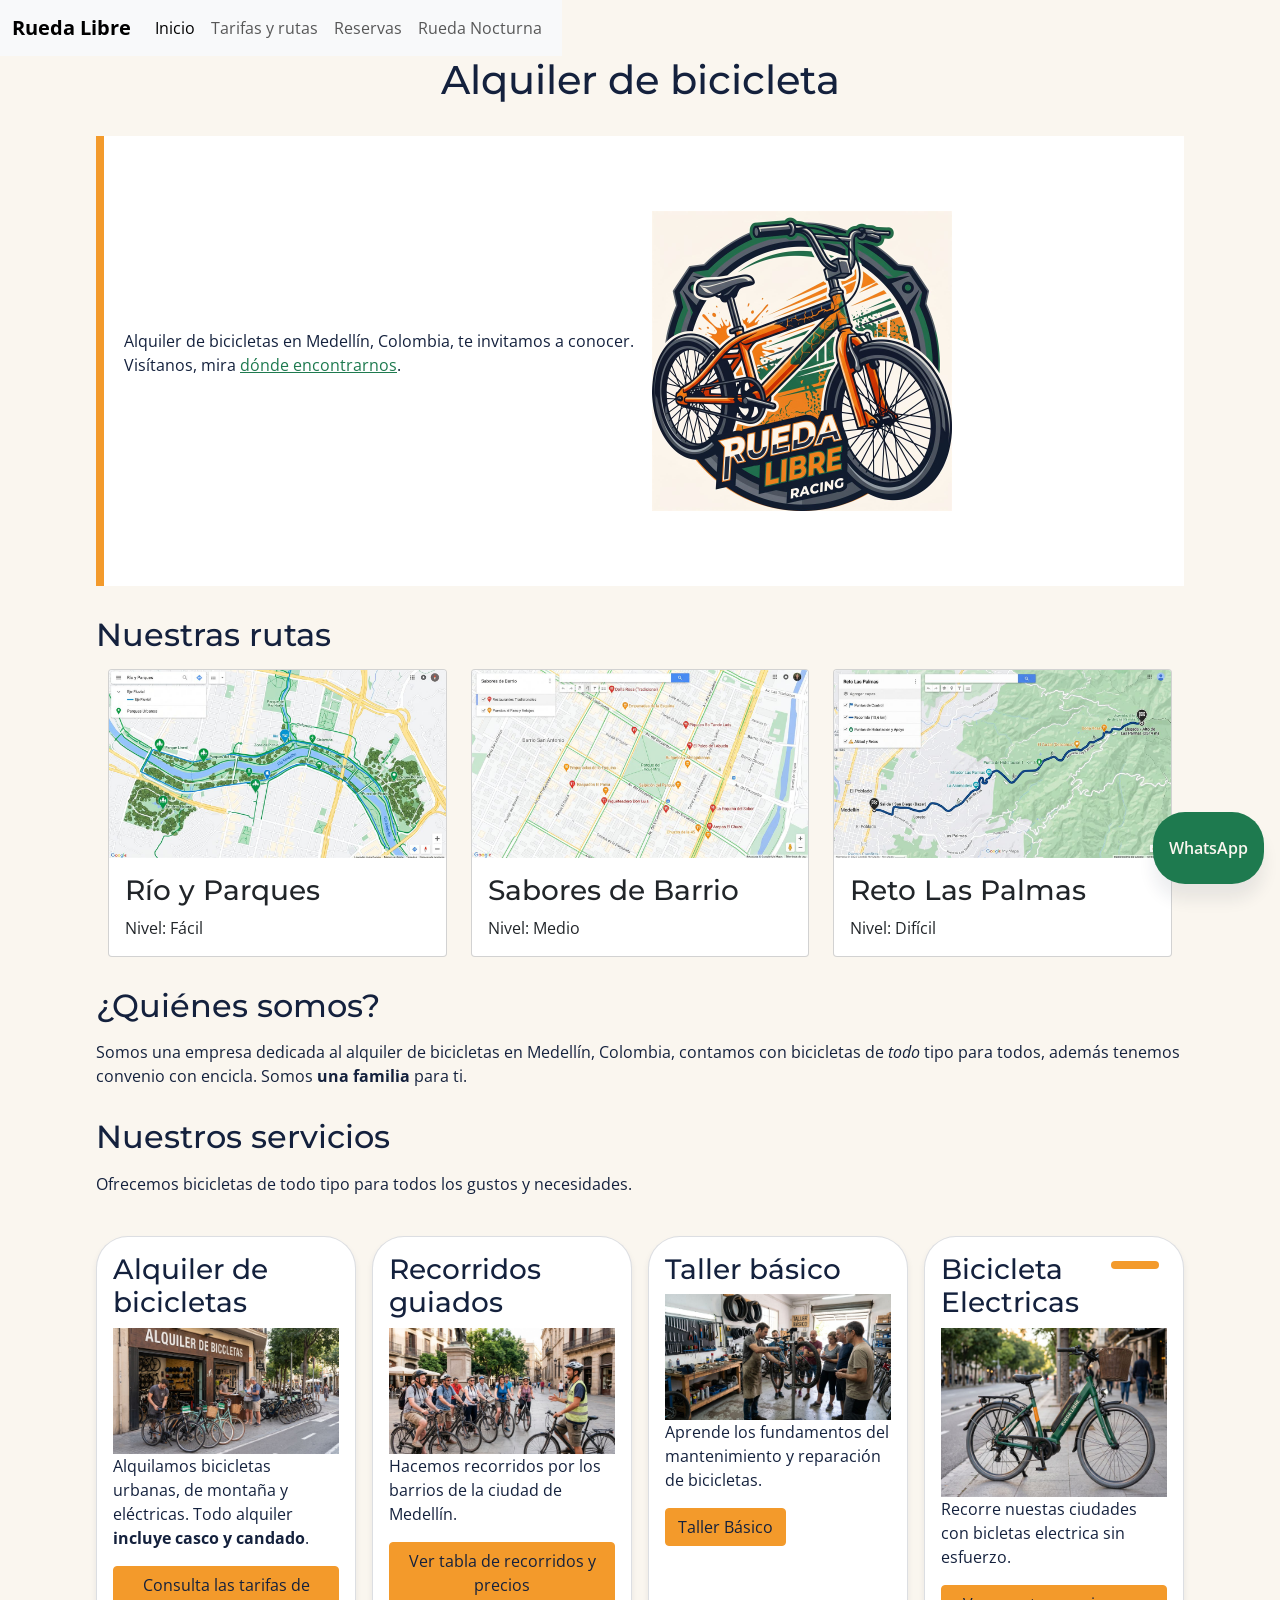
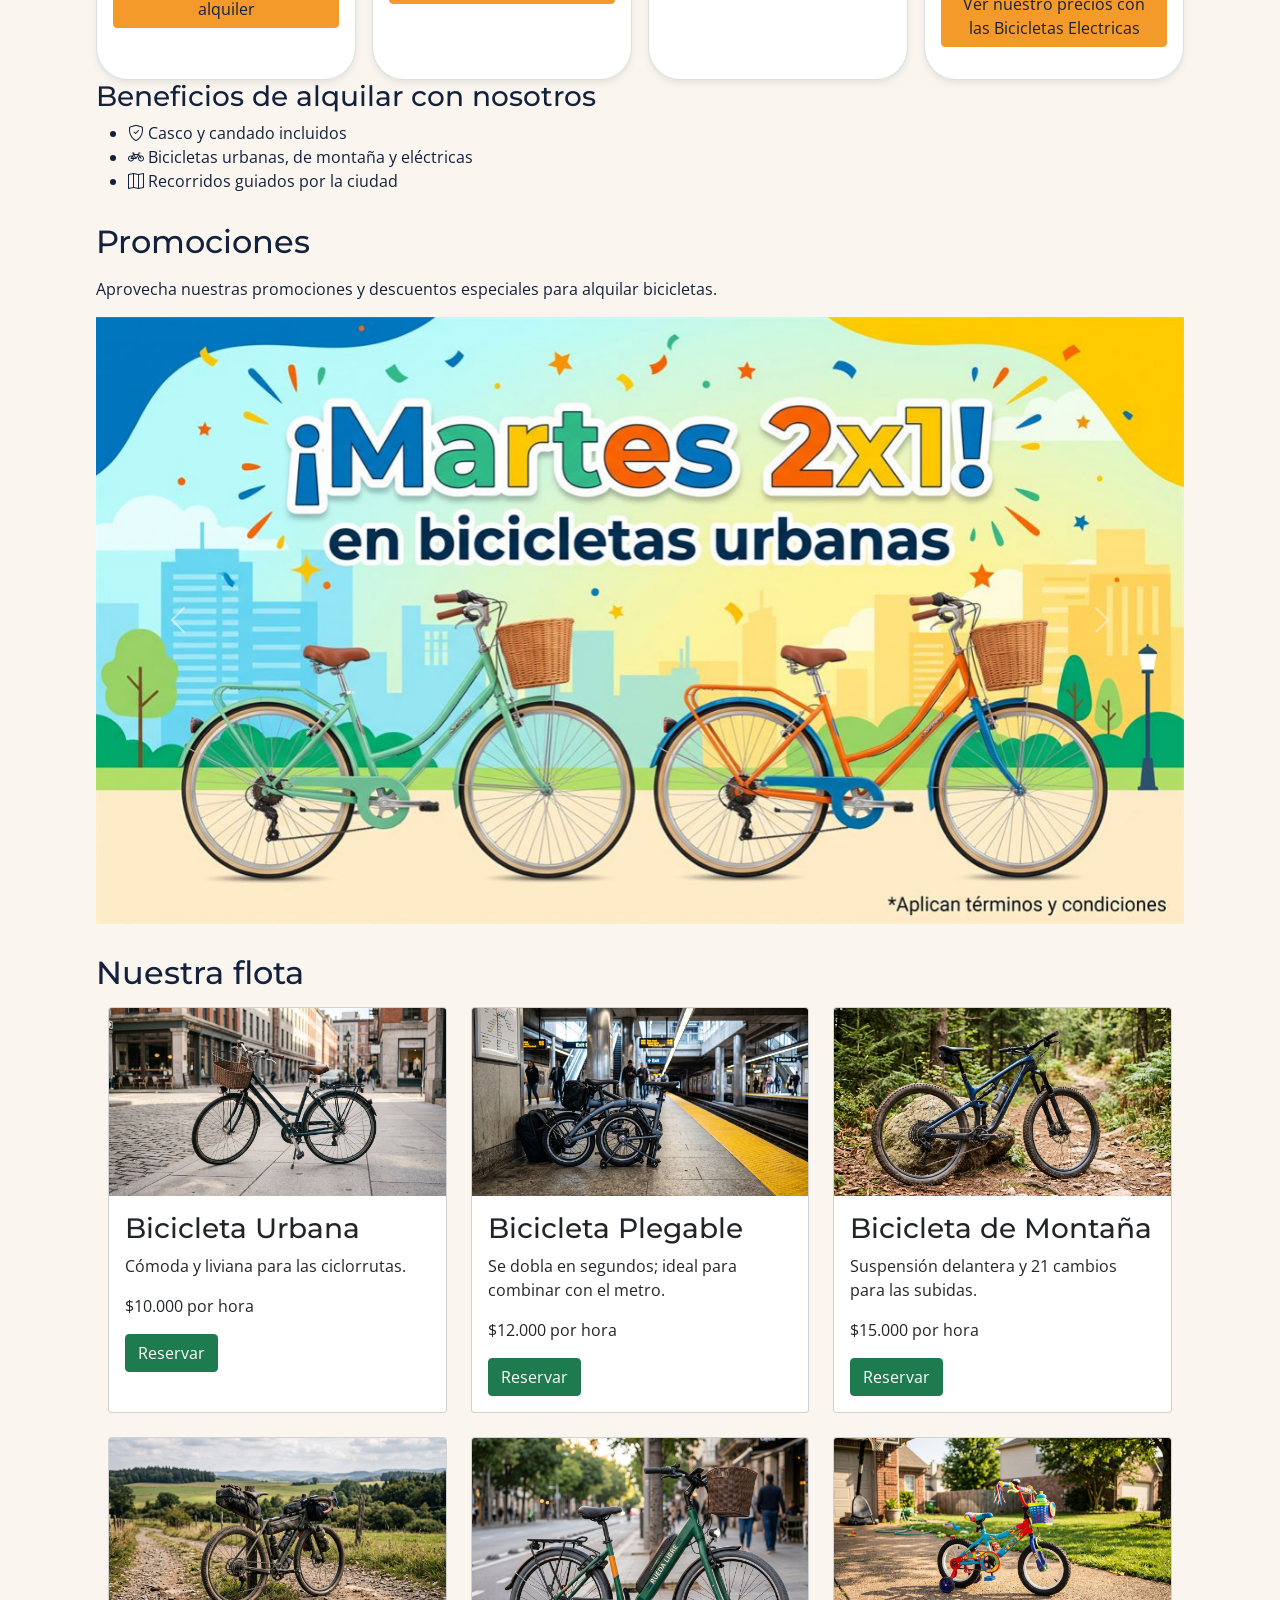
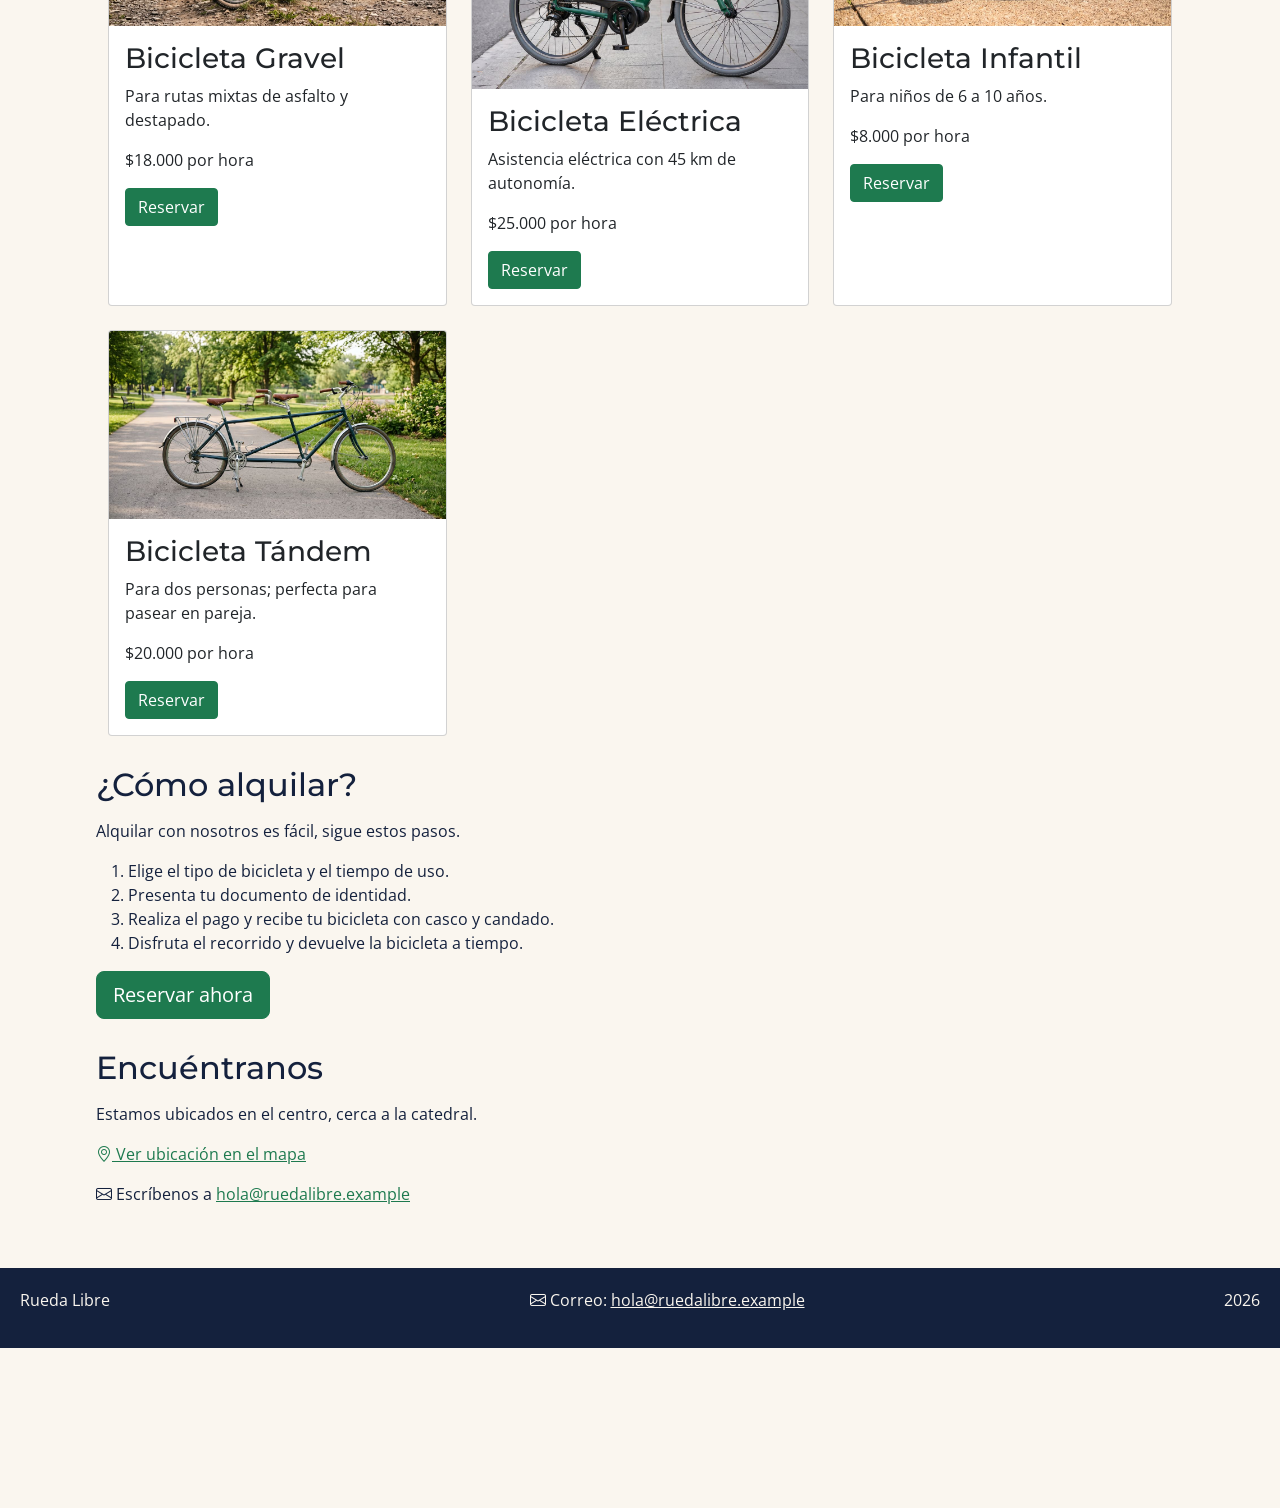
==== commit c26bd82b: "feat: "Navbar y carrusel del sitio Bootstrap enlazan a la landing nocturna - Landing nocturna enlaza" ====
--- a/rueda-libre-v1/index.html
+++ b/rueda-libre-v1/index.html
@@ -62,6 +62,9 @@
                   >Reservas</a
                 >
               </li>
+              <li class="nav-item">
+                <a class="nav-link" href="nocturna/index.html">Rueda Nocturna</a>
+              </li>
             </ul>
           </div>
         </div>
@@ -227,6 +230,14 @@
           </div>
           <div class="carousel-item">
             <img src="img/bicicumple.jpg" class="d-block w-100" alt="Promoción: si cumples años, ven a celebrarlo con nosotros. Dos bicicletas decoradas con globos, regalos y un pastel de cumpleaños." />
+          </div>
+          <div class="carousel-item">
+            <img src="nocturna/img/luces-del-centro.jpg" class="d-block w-100" alt="Rueda Nocturna: salidas guiadas de jueves a sábado. Guía con chaleco reflectivo hablando con un grupo de ciclistas en una plaza del centro." />
+            <div class="carousel-caption bg-dark bg-opacity-75 rounded">
+              <h3>Rueda Nocturna</h3>
+              <p>Descubre Medellín en bici cuando se encienden las luces</p>
+              <a href="nocturna/index.html" class="btn btn-primary">Conoce la campaña</a>
+            </div>
           </div>
           </div>
 
--- a/rueda-libre-v1/css/styles.css
+++ b/rueda-libre-v1/css/styles.css
@@ -6,6 +6,7 @@
   --color-azul-noche: #14213D;     /* títulos y encabezado */
   --color-crema: #FAF6EF;          /* fondo general */
   --color-gris-asfalto: #5B6470;   /* texto secundario */
+  --color-amarillo-farol: #FFD166; /* campaña Rueda Nocturna */
 
   /* Roles */
   --color-fondo: var(--color-crema);
